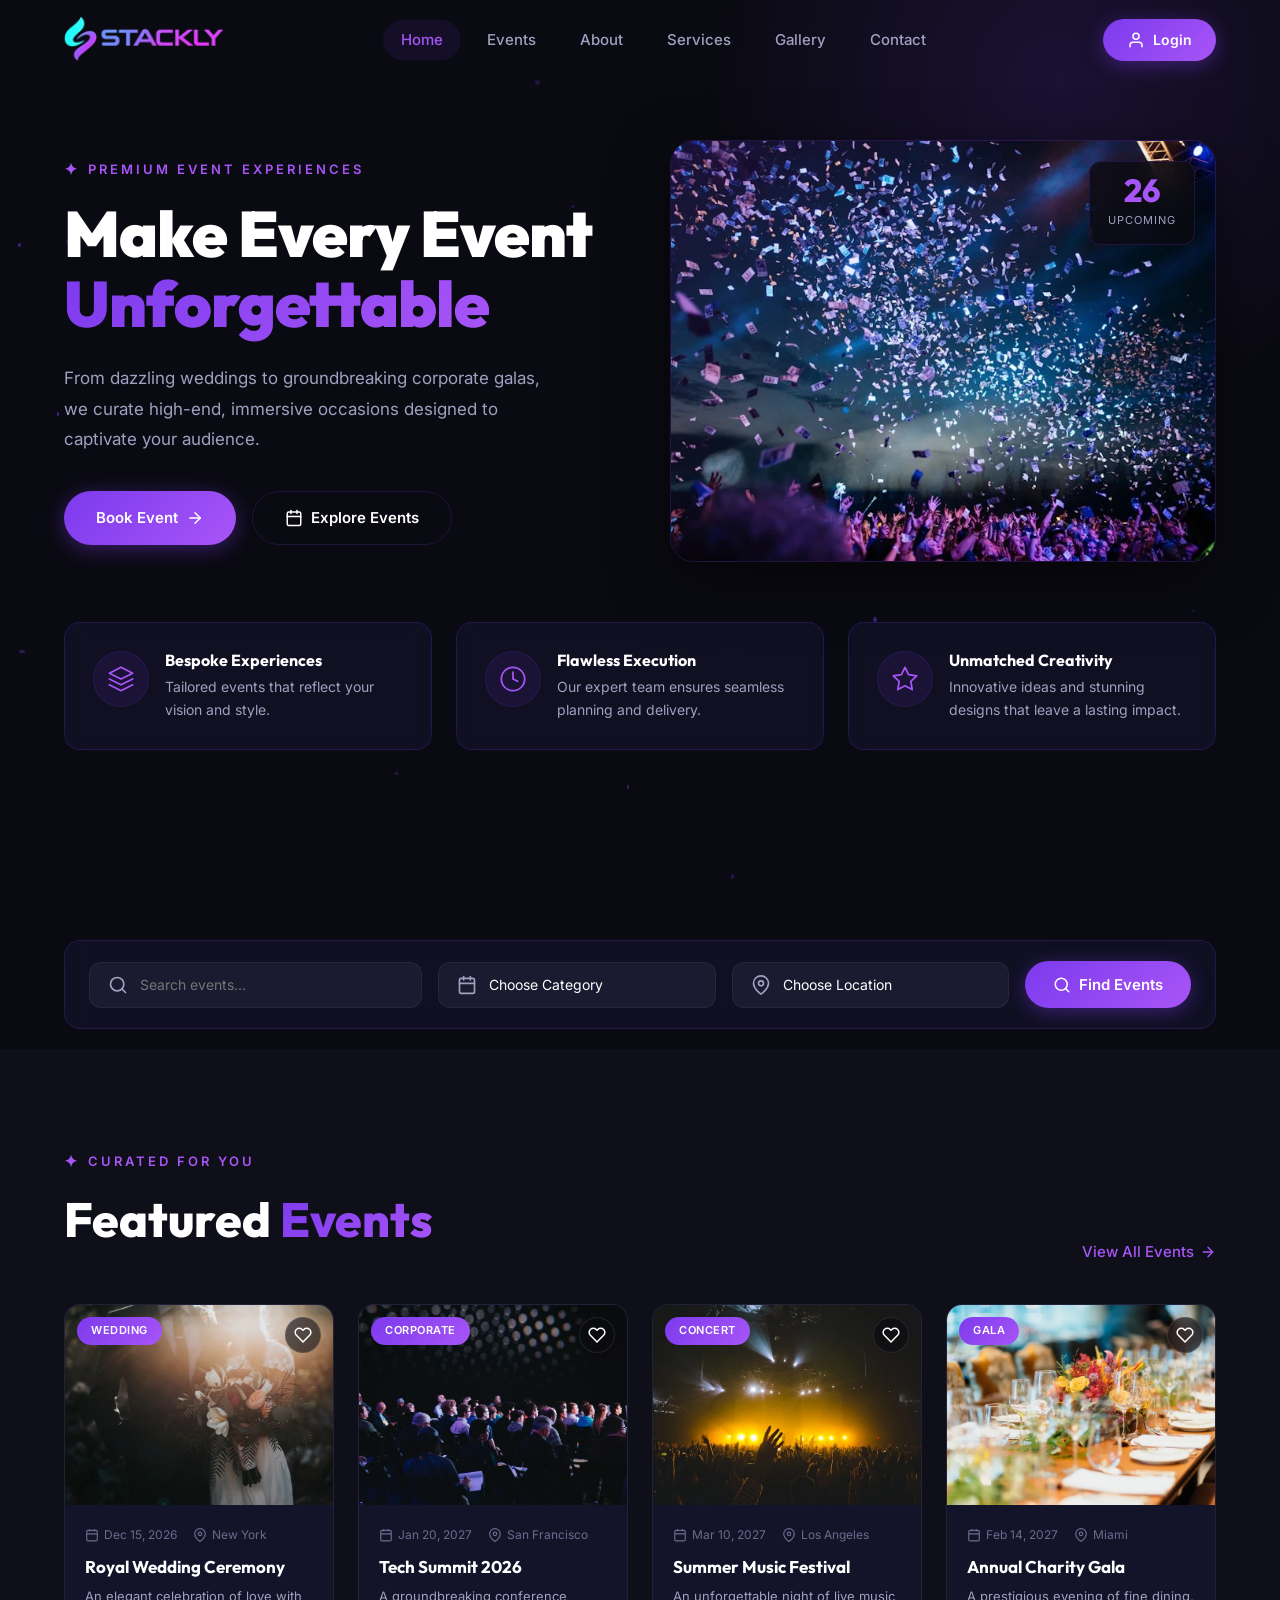
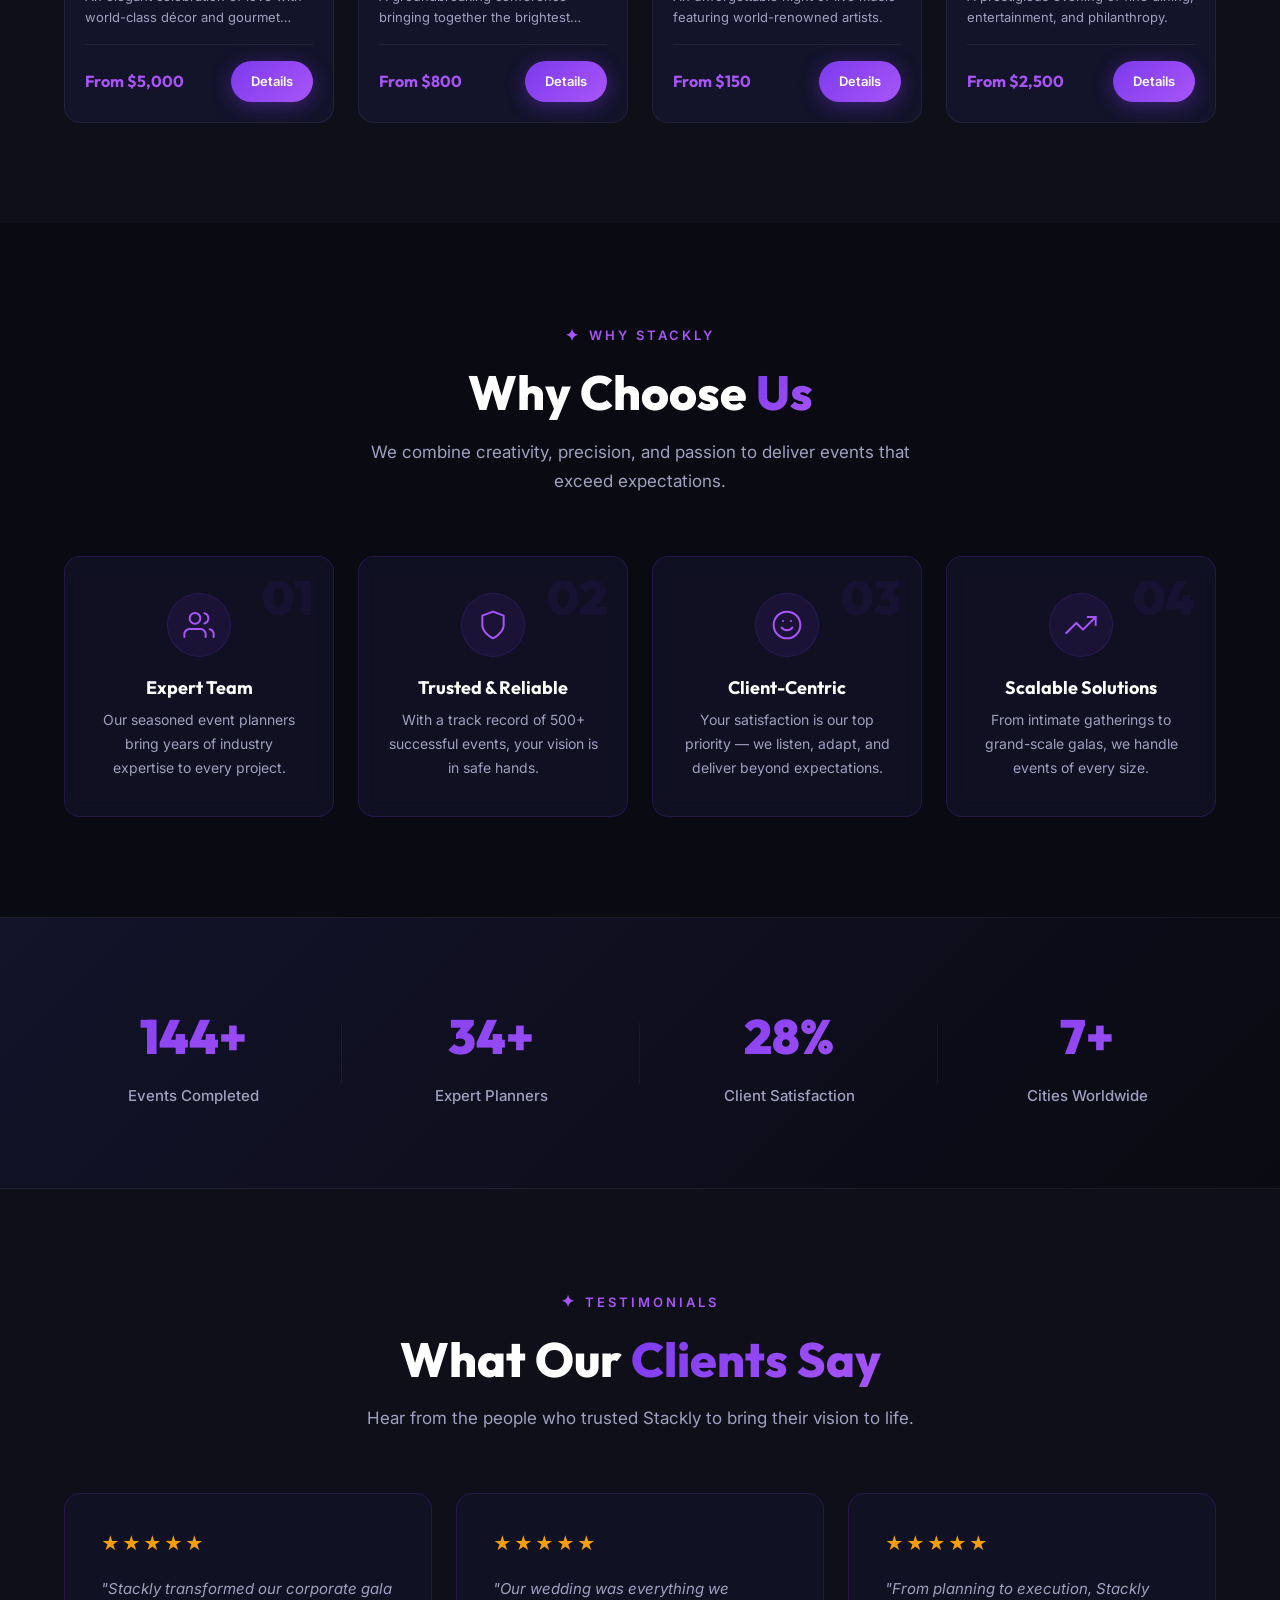
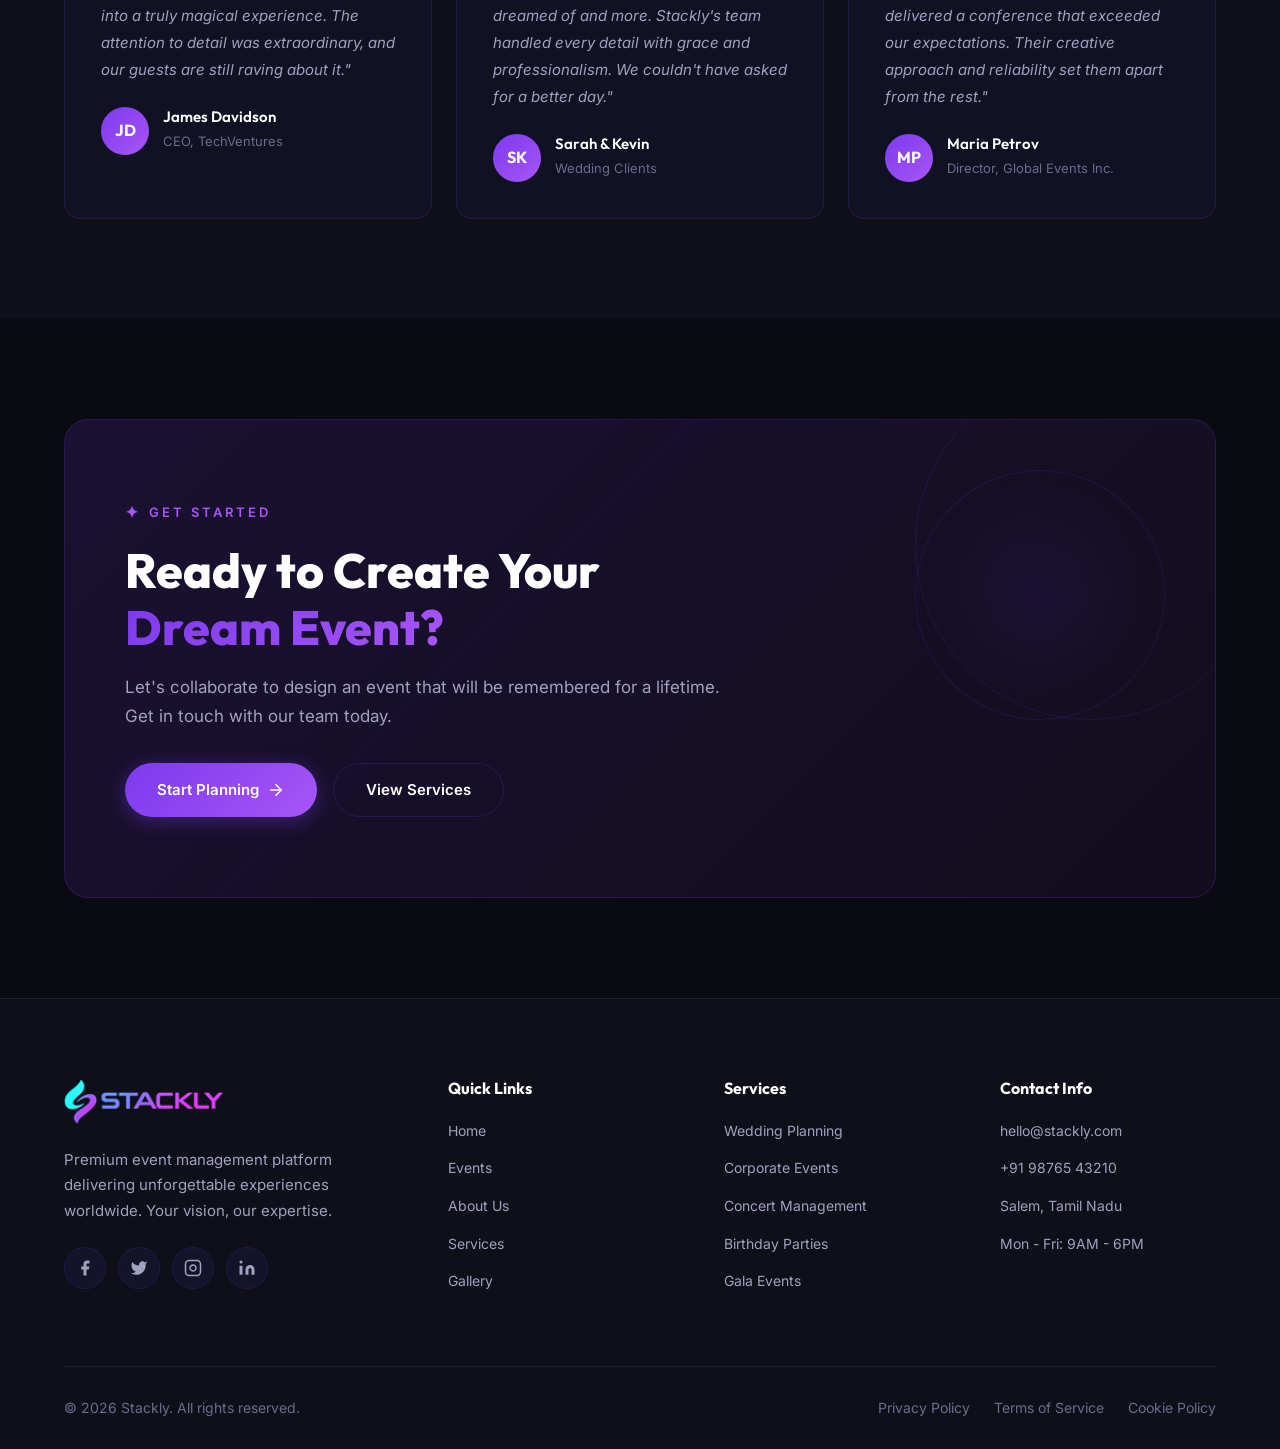
==== index.html @ ea35b1d3 "Add files via upload" ====
<!DOCTYPE html>
<html lang="en">
<head>
  <meta charset="UTF-8">
  <meta name="viewport" content="width=device-width, initial-scale=1.0">
  <meta name="description" content="Stackly - Premium Event Management. From dazzling weddings to groundbreaking corporate galas, we curate high-end, immersive occasions designed to captivate your audience.">
  <title>Stackly — Premium Event Management</title>
  <link rel="stylesheet" href="css/common.css">
  <link rel="stylesheet" href="css/index.css">
</head>
<body>

  <!-- ======== NAVBAR ======== -->
  <nav class="navbar" id="navbar">
    <div class="nav-container">
      <a href="index.html" class="nav-logo">
        <img src="assets/logo.webp" alt="Stackly Logo" class="logo-img">
      </a>

      <div class="nav-links" id="navLinks">
        <a href="index.html" class="active">Home</a>
        <a href="events.html">Events</a>
        <a href="about.html">About</a>
        <a href="services.html">Services</a>
        <a href="gallery.html">Gallery</a>
        <a href="contact.html">Contact</a>
        <a href="login.html" class="mobile-login">Login</a>
      </div>

      <div class="nav-right">
        <a href="login.html" class="btn-login">
          <svg viewBox="0 0 24 24" fill="none" stroke="currentColor" stroke-width="2" stroke-linecap="round" stroke-linejoin="round">
            <path d="M20 21v-2a4 4 0 0 0-4-4H8a4 4 0 0 0-4 4v2"/>
            <circle cx="12" cy="7" r="4"/>
          </svg>
          Login
        </a>
        <button class="menu-toggle" id="menuToggle" aria-label="Toggle menu">
          <span></span>
          <span></span>
          <span></span>
        </button>
      </div>
    </div>
  </nav>

  <div class="nav-overlay" id="navOverlay"></div>

  <!-- ======== HERO SECTION ======== -->
  <section class="hero" id="hero">
    <div class="hero-bg-effects">
      <div class="hero-glow"></div>
      <div class="hero-particles" id="heroParticles"></div>
    </div>
    <div class="container hero-container">
      <div class="hero-content">
        <span class="section-label">
          <span class="star">✦</span>
          PREMIUM EVENT EXPERIENCES
        </span>
        <h1 class="hero-title">
          Make Every Event<br>
          <span class="gradient-text">Unforgettable</span>
        </h1>
        <p class="hero-description">
          From dazzling weddings to groundbreaking corporate galas, we curate
          high-end, immersive occasions designed to captivate your audience.
        </p>
        <div class="hero-buttons">
          <a href="contact.html" class="btn-primary">
            Book Event
            <svg width="18" height="18" viewBox="0 0 24 24" fill="none" stroke="currentColor" stroke-width="2" stroke-linecap="round" stroke-linejoin="round">
              <line x1="5" y1="12" x2="19" y2="12"/>
              <polyline points="12 5 19 12 12 19"/>
            </svg>
          </a>
          <a href="events.html" class="btn-secondary">
            <svg width="18" height="18" viewBox="0 0 24 24" fill="none" stroke="currentColor" stroke-width="2" stroke-linecap="round" stroke-linejoin="round">
              <rect x="3" y="4" width="18" height="18" rx="2" ry="2"/>
              <line x1="16" y1="2" x2="16" y2="6"/>
              <line x1="8" y1="2" x2="8" y2="6"/>
              <line x1="3" y1="10" x2="21" y2="10"/>
            </svg>
            Explore Events
          </a>
        </div>
      </div>
      <div class="hero-image">
        <div class="hero-img-wrapper">
          <img src="assets/hero-event-venue.webp" alt="Premium Event Venue" loading="eager">
          <div class="hero-img-overlay"></div>
          <div class="hero-date-badge">
            <span class="date-number">26</span>
            <span class="date-label">Upcoming</span>
          </div>
        </div>
      </div>
    </div>

    <!-- Feature Cards -->
    <div class="container">
      <div class="hero-features">
        <div class="feature-card glass-card animate-on-scroll">
          <div class="feature-icon">
            <svg width="28" height="28" viewBox="0 0 24 24" fill="none" stroke="currentColor" stroke-width="1.5" stroke-linecap="round" stroke-linejoin="round">
              <path d="M12 2L2 7l10 5 10-5-10-5z"/>
              <path d="M2 17l10 5 10-5"/>
              <path d="M2 12l10 5 10-5"/>
            </svg>
          </div>
          <div class="feature-text">
            <h3>Bespoke Experiences</h3>
            <p>Tailored events that reflect your vision and style.</p>
          </div>
        </div>
        <div class="feature-card glass-card animate-on-scroll">
          <div class="feature-icon">
            <svg width="28" height="28" viewBox="0 0 24 24" fill="none" stroke="currentColor" stroke-width="1.5" stroke-linecap="round" stroke-linejoin="round">
              <circle cx="12" cy="12" r="10"/>
              <polyline points="12 6 12 12 16 14"/>
            </svg>
          </div>
          <div class="feature-text">
            <h3>Flawless Execution</h3>
            <p>Our expert team ensures seamless planning and delivery.</p>
          </div>
        </div>
        <div class="feature-card glass-card animate-on-scroll">
          <div class="feature-icon">
            <svg width="28" height="28" viewBox="0 0 24 24" fill="none" stroke="currentColor" stroke-width="1.5" stroke-linecap="round" stroke-linejoin="round">
              <polygon points="12 2 15.09 8.26 22 9.27 17 14.14 18.18 21.02 12 17.77 5.82 21.02 7 14.14 2 9.27 8.91 8.26 12 2"/>
            </svg>
          </div>
          <div class="feature-text">
            <h3>Unmatched Creativity</h3>
            <p>Innovative ideas and stunning designs that leave a lasting impact.</p>
          </div>
        </div>
      </div>
    </div>
  </section>

  <!-- ======== SEARCH BAR ======== -->
  <section class="search-section">
    <div class="container">
      <div class="search-bar glass-card">
        <div class="search-field">
          <svg width="20" height="20" viewBox="0 0 24 24" fill="none" stroke="currentColor" stroke-width="2" stroke-linecap="round" stroke-linejoin="round">
            <circle cx="11" cy="11" r="8"/>
            <line x1="21" y1="21" x2="16.65" y2="16.65"/>
          </svg>
          <input type="text" id="searchInput" placeholder="Search events...">
        </div>
        <div class="search-field">
          <svg width="20" height="20" viewBox="0 0 24 24" fill="none" stroke="currentColor" stroke-width="2" stroke-linecap="round" stroke-linejoin="round">
            <rect x="3" y="4" width="18" height="18" rx="2" ry="2"/>
            <line x1="16" y1="2" x2="16" y2="6"/>
            <line x1="8" y1="2" x2="8" y2="6"/>
            <line x1="3" y1="10" x2="21" y2="10"/>
          </svg>
          <select id="categorySelect">
            <option value="">Choose Category</option>
            <option value="wedding">Wedding</option>
            <option value="corporate">Corporate</option>
            <option value="concert">Concert</option>
            <option value="conference">Conference</option>
            <option value="birthday">Birthday</option>
            <option value="gala">Gala</option>
          </select>
        </div>
        <div class="search-field">
          <svg width="20" height="20" viewBox="0 0 24 24" fill="none" stroke="currentColor" stroke-width="2" stroke-linecap="round" stroke-linejoin="round">
            <path d="M21 10c0 7-9 13-9 13s-9-6-9-13a9 9 0 0 1 18 0z"/>
            <circle cx="12" cy="10" r="3"/>
          </svg>
          <select id="locationSelect">
            <option value="">Choose Location</option>
            <option value="new-york">New York</option>
            <option value="los-angeles">Los Angeles</option>
            <option value="chicago">Chicago</option>
            <option value="miami">Miami</option>
            <option value="london">London</option>
          </select>
        </div>
        <button class="btn-primary search-btn" id="searchBtn">
          <svg width="18" height="18" viewBox="0 0 24 24" fill="none" stroke="currentColor" stroke-width="2" stroke-linecap="round" stroke-linejoin="round">
            <circle cx="11" cy="11" r="8"/>
            <line x1="21" y1="21" x2="16.65" y2="16.65"/>
          </svg>
          Find Events
        </button>
      </div>
    </div>
  </section>

  <!-- ======== FEATURED EVENTS ======== -->
  <section class="section featured-section" id="featuredEvents">
    <div class="container">
      <div class="section-top">
        <div>
          <span class="section-label"><span class="star">✦</span> CURATED FOR YOU</span>
          <h2 class="section-title">Featured <span>Events</span></h2>
        </div>
        <a href="events.html" class="view-all-link">
          View All Events
          <svg width="16" height="16" viewBox="0 0 24 24" fill="none" stroke="currentColor" stroke-width="2" stroke-linecap="round" stroke-linejoin="round">
            <line x1="5" y1="12" x2="19" y2="12"/>
            <polyline points="12 5 19 12 12 19"/>
          </svg>
        </a>
      </div>

      <div class="events-grid">
        <div class="event-card animate-on-scroll">
          <div class="event-image">
            <img src="assets/wedding-ceremony.webp" alt="Royal Wedding Ceremony">
            <div class="event-badge">Wedding</div>
            <button class="event-fav" aria-label="Add to favorites">
              <svg width="18" height="18" viewBox="0 0 24 24" fill="none" stroke="currentColor" stroke-width="2" stroke-linecap="round" stroke-linejoin="round">
                <path d="M20.84 4.61a5.5 5.5 0 0 0-7.78 0L12 5.67l-1.06-1.06a5.5 5.5 0 0 0-7.78 7.78l1.06 1.06L12 21.23l7.78-7.78 1.06-1.06a5.5 5.5 0 0 0 0-7.78z"/>
              </svg>
            </button>
          </div>
          <div class="event-content">
            <div class="event-meta">
              <span class="event-date">
                <svg width="14" height="14" viewBox="0 0 24 24" fill="none" stroke="currentColor" stroke-width="2"><rect x="3" y="4" width="18" height="18" rx="2"/><line x1="16" y1="2" x2="16" y2="6"/><line x1="8" y1="2" x2="8" y2="6"/><line x1="3" y1="10" x2="21" y2="10"/></svg>
                Dec 15, 2026
              </span>
              <span class="event-location">
                <svg width="14" height="14" viewBox="0 0 24 24" fill="none" stroke="currentColor" stroke-width="2"><path d="M21 10c0 7-9 13-9 13s-9-6-9-13a9 9 0 0 1 18 0z"/><circle cx="12" cy="10" r="3"/></svg>
                New York
              </span>
            </div>
            <h3 class="event-title">Royal Wedding Ceremony</h3>
            <p class="event-desc">An elegant celebration of love with world-class décor and gourmet dining.</p>
            <div class="event-footer">
              <span class="event-price">From $5,000</span>
              <a href="events.html" class="btn-small btn-primary">Details</a>
            </div>
          </div>
        </div>

        <div class="event-card animate-on-scroll">
          <div class="event-image">
            <img src="assets/tech-summit.webp" alt="Tech Summit 2026">
            <div class="event-badge">Corporate</div>
            <button class="event-fav" aria-label="Add to favorites">
              <svg width="18" height="18" viewBox="0 0 24 24" fill="none" stroke="currentColor" stroke-width="2" stroke-linecap="round" stroke-linejoin="round">
                <path d="M20.84 4.61a5.5 5.5 0 0 0-7.78 0L12 5.67l-1.06-1.06a5.5 5.5 0 0 0-7.78 7.78l1.06 1.06L12 21.23l7.78-7.78 1.06-1.06a5.5 5.5 0 0 0 0-7.78z"/>
              </svg>
            </button>
          </div>
          <div class="event-content">
            <div class="event-meta">
              <span class="event-date">
                <svg width="14" height="14" viewBox="0 0 24 24" fill="none" stroke="currentColor" stroke-width="2"><rect x="3" y="4" width="18" height="18" rx="2"/><line x1="16" y1="2" x2="16" y2="6"/><line x1="8" y1="2" x2="8" y2="6"/><line x1="3" y1="10" x2="21" y2="10"/></svg>
                Jan 20, 2027
              </span>
              <span class="event-location">
                <svg width="14" height="14" viewBox="0 0 24 24" fill="none" stroke="currentColor" stroke-width="2"><path d="M21 10c0 7-9 13-9 13s-9-6-9-13a9 9 0 0 1 18 0z"/><circle cx="12" cy="10" r="3"/></svg>
                San Francisco
              </span>
            </div>
            <h3 class="event-title">Tech Summit 2026</h3>
            <p class="event-desc">A groundbreaking conference bringing together the brightest minds in technology.</p>
            <div class="event-footer">
              <span class="event-price">From $800</span>
              <a href="events.html" class="btn-small btn-primary">Details</a>
            </div>
          </div>
        </div>

        <div class="event-card animate-on-scroll">
          <div class="event-image">
            <img src="assets/music-festival.webp" alt="Summer Music Festival">
            <div class="event-badge">Concert</div>
            <button class="event-fav" aria-label="Add to favorites">
              <svg width="18" height="18" viewBox="0 0 24 24" fill="none" stroke="currentColor" stroke-width="2" stroke-linecap="round" stroke-linejoin="round">
                <path d="M20.84 4.61a5.5 5.5 0 0 0-7.78 0L12 5.67l-1.06-1.06a5.5 5.5 0 0 0-7.78 7.78l1.06 1.06L12 21.23l7.78-7.78 1.06-1.06a5.5 5.5 0 0 0 0-7.78z"/>
              </svg>
            </button>
          </div>
          <div class="event-content">
            <div class="event-meta">
              <span class="event-date">
                <svg width="14" height="14" viewBox="0 0 24 24" fill="none" stroke="currentColor" stroke-width="2"><rect x="3" y="4" width="18" height="18" rx="2"/><line x1="16" y1="2" x2="16" y2="6"/><line x1="8" y1="2" x2="8" y2="6"/><line x1="3" y1="10" x2="21" y2="10"/></svg>
                Mar 10, 2027
              </span>
              <span class="event-location">
                <svg width="14" height="14" viewBox="0 0 24 24" fill="none" stroke="currentColor" stroke-width="2"><path d="M21 10c0 7-9 13-9 13s-9-6-9-13a9 9 0 0 1 18 0z"/><circle cx="12" cy="10" r="3"/></svg>
                Los Angeles
              </span>
            </div>
            <h3 class="event-title">Summer Music Festival</h3>
            <p class="event-desc">An unforgettable night of live music featuring world-renowned artists.</p>
            <div class="event-footer">
              <span class="event-price">From $150</span>
              <a href="events.html" class="btn-small btn-primary">Details</a>
            </div>
          </div>
        </div>

        <div class="event-card animate-on-scroll">
          <div class="event-image">
            <img src="assets/charity-gala.webp" alt="Annual Charity Gala">
            <div class="event-badge">Gala</div>
            <button class="event-fav" aria-label="Add to favorites">
              <svg width="18" height="18" viewBox="0 0 24 24" fill="none" stroke="currentColor" stroke-width="2" stroke-linecap="round" stroke-linejoin="round">
                <path d="M20.84 4.61a5.5 5.5 0 0 0-7.78 0L12 5.67l-1.06-1.06a5.5 5.5 0 0 0-7.78 7.78l1.06 1.06L12 21.23l7.78-7.78 1.06-1.06a5.5 5.5 0 0 0 0-7.78z"/>
              </svg>
            </button>
          </div>
          <div class="event-content">
            <div class="event-meta">
              <span class="event-date">
                <svg width="14" height="14" viewBox="0 0 24 24" fill="none" stroke="currentColor" stroke-width="2"><rect x="3" y="4" width="18" height="18" rx="2"/><line x1="16" y1="2" x2="16" y2="6"/><line x1="8" y1="2" x2="8" y2="6"/><line x1="3" y1="10" x2="21" y2="10"/></svg>
                Feb 14, 2027
              </span>
              <span class="event-location">
                <svg width="14" height="14" viewBox="0 0 24 24" fill="none" stroke="currentColor" stroke-width="2"><path d="M21 10c0 7-9 13-9 13s-9-6-9-13a9 9 0 0 1 18 0z"/><circle cx="12" cy="10" r="3"/></svg>
                Miami
              </span>
            </div>
            <h3 class="event-title">Annual Charity Gala</h3>
            <p class="event-desc">A prestigious evening of fine dining, entertainment, and philanthropy.</p>
            <div class="event-footer">
              <span class="event-price">From $2,500</span>
              <a href="events.html" class="btn-small btn-primary">Details</a>
            </div>
          </div>
        </div>
      </div>
    </div>
  </section>

  <!-- ======== WHY CHOOSE US ======== -->
  <section class="section why-section" id="whyUs">
    <div class="container">
      <div class="section-header">
        <span class="section-label"><span class="star">✦</span> WHY STACKLY</span>
        <h2 class="section-title">Why Choose <span>Us</span></h2>
        <p class="section-subtitle">We combine creativity, precision, and passion to deliver events that exceed expectations.</p>
      </div>

      <div class="why-grid">
        <div class="why-card glass-card animate-on-scroll">
          <div class="why-number">01</div>
          <div class="why-icon">
            <svg width="32" height="32" viewBox="0 0 24 24" fill="none" stroke="currentColor" stroke-width="1.5" stroke-linecap="round" stroke-linejoin="round">
              <path d="M17 21v-2a4 4 0 0 0-4-4H5a4 4 0 0 0-4 4v2"/>
              <circle cx="9" cy="7" r="4"/>
              <path d="M23 21v-2a4 4 0 0 0-3-3.87"/>
              <path d="M16 3.13a4 4 0 0 1 0 7.75"/>
            </svg>
          </div>
          <h3>Expert Team</h3>
          <p>Our seasoned event planners bring years of industry expertise to every project.</p>
        </div>

        <div class="why-card glass-card animate-on-scroll">
          <div class="why-number">02</div>
          <div class="why-icon">
            <svg width="32" height="32" viewBox="0 0 24 24" fill="none" stroke="currentColor" stroke-width="1.5" stroke-linecap="round" stroke-linejoin="round">
              <path d="M12 22s8-4 8-10V5l-8-3-8 3v7c0 6 8 10 8 10z"/>
            </svg>
          </div>
          <h3>Trusted & Reliable</h3>
          <p>With a track record of 500+ successful events, your vision is in safe hands.</p>
        </div>

        <div class="why-card glass-card animate-on-scroll">
          <div class="why-number">03</div>
          <div class="why-icon">
            <svg width="32" height="32" viewBox="0 0 24 24" fill="none" stroke="currentColor" stroke-width="1.5" stroke-linecap="round" stroke-linejoin="round">
              <circle cx="12" cy="12" r="10"/>
              <path d="M8 14s1.5 2 4 2 4-2 4-2"/>
              <line x1="9" y1="9" x2="9.01" y2="9"/>
              <line x1="15" y1="9" x2="15.01" y2="9"/>
            </svg>
          </div>
          <h3>Client-Centric</h3>
          <p>Your satisfaction is our top priority — we listen, adapt, and deliver beyond expectations.</p>
        </div>

        <div class="why-card glass-card animate-on-scroll">
          <div class="why-number">04</div>
          <div class="why-icon">
            <svg width="32" height="32" viewBox="0 0 24 24" fill="none" stroke="currentColor" stroke-width="1.5" stroke-linecap="round" stroke-linejoin="round">
              <polyline points="23 6 13.5 15.5 8.5 10.5 1 18"/>
              <polyline points="17 6 23 6 23 12"/>
            </svg>
          </div>
          <h3>Scalable Solutions</h3>
          <p>From intimate gatherings to grand-scale galas, we handle events of every size.</p>
        </div>
      </div>
    </div>
  </section>

  <!-- ======== STATS ======== -->
  <section class="stats-section">
    <div class="container">
      <div class="stats-grid">
        <div class="stat-item animate-on-scroll">
          <span class="stat-number" data-target="500" data-suffix="+">0+</span>
          <span class="stat-label">Events Completed</span>
        </div>
        <div class="stat-item animate-on-scroll">
          <span class="stat-number" data-target="120" data-suffix="+">0+</span>
          <span class="stat-label">Expert Planners</span>
        </div>
        <div class="stat-item animate-on-scroll">
          <span class="stat-number" data-target="98" data-suffix="%">0%</span>
          <span class="stat-label">Client Satisfaction</span>
        </div>
        <div class="stat-item animate-on-scroll">
          <span class="stat-number" data-target="25" data-suffix="+">0+</span>
          <span class="stat-label">Cities Worldwide</span>
        </div>
      </div>
    </div>
  </section>

  <!-- ======== TESTIMONIALS ======== -->
  <section class="section testimonials-section" id="testimonials">
    <div class="container">
      <div class="section-header">
        <span class="section-label"><span class="star">✦</span> TESTIMONIALS</span>
        <h2 class="section-title">What Our <span>Clients Say</span></h2>
        <p class="section-subtitle">Hear from the people who trusted Stackly to bring their vision to life.</p>
      </div>

      <div class="testimonials-grid">
        <div class="testimonial-card glass-card animate-on-scroll">
          <div class="testimonial-stars">★★★★★</div>
          <p class="testimonial-text">"Stackly transformed our corporate gala into a truly magical experience. The attention to detail was extraordinary, and our guests are still raving about it."</p>
          <div class="testimonial-author">
            <div class="author-avatar">JD</div>
            <div>
              <h4>James Davidson</h4>
              <span>CEO, TechVentures</span>
            </div>
          </div>
        </div>

        <div class="testimonial-card glass-card animate-on-scroll">
          <div class="testimonial-stars">★★★★★</div>
          <p class="testimonial-text">"Our wedding was everything we dreamed of and more. Stackly's team handled every detail with grace and professionalism. We couldn't have asked for a better day."</p>
          <div class="testimonial-author">
            <div class="author-avatar">SK</div>
            <div>
              <h4>Sarah & Kevin</h4>
              <span>Wedding Clients</span>
            </div>
          </div>
        </div>

        <div class="testimonial-card glass-card animate-on-scroll">
          <div class="testimonial-stars">★★★★★</div>
          <p class="testimonial-text">"From planning to execution, Stackly delivered a conference that exceeded our expectations. Their creative approach and reliability set them apart from the rest."</p>
          <div class="testimonial-author">
            <div class="author-avatar">MP</div>
            <div>
              <h4>Maria Petrov</h4>
              <span>Director, Global Events Inc.</span>
            </div>
          </div>
        </div>
      </div>
    </div>
  </section>

  <!-- ======== CTA SECTION ======== -->
  <section class="cta-section">
    <div class="container">
      <div class="cta-card">
        <div class="cta-content">
          <span class="section-label"><span class="star">✦</span> GET STARTED</span>
          <h2 class="section-title">Ready to Create Your <span>Dream Event?</span></h2>
          <p class="section-subtitle">Let's collaborate to design an event that will be remembered for a lifetime. Get in touch with our team today.</p>
          <div class="cta-buttons">
            <a href="contact.html" class="btn-primary">
              Start Planning
              <svg width="18" height="18" viewBox="0 0 24 24" fill="none" stroke="currentColor" stroke-width="2" stroke-linecap="round" stroke-linejoin="round">
                <line x1="5" y1="12" x2="19" y2="12"/>
                <polyline points="12 5 19 12 12 19"/>
              </svg>
            </a>
            <a href="services.html" class="btn-secondary">View Services</a>
          </div>
        </div>
        <div class="cta-decoration">
          <div class="cta-circle"></div>
          <div class="cta-circle cta-circle-2"></div>
        </div>
      </div>
    </div>
  </section>

  <!-- ======== FOOTER ======== -->
  <footer class="footer">
    <div class="container">
      <div class="footer-grid">
        <div class="footer-brand">
          <a href="index.html" class="nav-logo">
            <img src="assets/logo.webp" alt="Stackly Logo" class="logo-img"></a>
          <p>Premium event management platform delivering unforgettable experiences worldwide. Your vision, our expertise.</p>
          <div class="footer-socials">
            <a href="404.html" aria-label="Facebook">
              <svg width="18" height="18" viewBox="0 0 24 24" fill="currentColor"><path d="M18 2h-3a5 5 0 0 0-5 5v3H7v4h3v8h4v-8h3l1-4h-4V7a1 1 0 0 1 1-1h3z"/></svg>
            </a>
            <a href="404.html" aria-label="Twitter">
              <svg width="18" height="18" viewBox="0 0 24 24" fill="currentColor"><path d="M23 3a10.9 10.9 0 0 1-3.14 1.53 4.48 4.48 0 0 0-7.86 3v1A10.66 10.66 0 0 1 3 4s-4 9 5 13a11.64 11.64 0 0 1-7 2c9 5 20 0 20-11.5a4.5 4.5 0 0 0-.08-.83A7.72 7.72 0 0 0 23 3z"/></svg>
            </a>
            <a href="404.html" aria-label="Instagram">
              <svg width="18" height="18" viewBox="0 0 24 24" fill="none" stroke="currentColor" stroke-width="2"><rect x="2" y="2" width="20" height="20" rx="5" ry="5"/><path d="M16 11.37A4 4 0 1 1 12.63 8 4 4 0 0 1 16 11.37z"/><line x1="17.5" y1="6.5" x2="17.51" y2="6.5"/></svg>
            </a>
            <a href="404.html" aria-label="LinkedIn">
              <svg width="18" height="18" viewBox="0 0 24 24" fill="currentColor"><path d="M16 8a6 6 0 0 1 6 6v7h-4v-7a2 2 0 0 0-2-2 2 2 0 0 0-2 2v7h-4v-7a6 6 0 0 1 6-6z"/><rect x="2" y="9" width="4" height="12"/><circle cx="4" cy="4" r="2"/></svg>
            </a>
          </div>
        </div>
        <div class="footer-column">
          <h4>Quick Links</h4>
          <ul>
            <li><a href="index.html">Home</a></li>
            <li><a href="events.html">Events</a></li>
            <li><a href="about.html">About Us</a></li>
            <li><a href="services.html">Services</a></li>
            <li><a href="gallery.html">Gallery</a></li>
          </ul>
        </div>
        <div class="footer-column">
          <h4>Services</h4>
          <ul>
            <li><a href="services.html">Wedding Planning</a></li>
            <li><a href="services.html">Corporate Events</a></li>
            <li><a href="services.html">Concert Management</a></li>
            <li><a href="services.html">Birthday Parties</a></li>
            <li><a href="services.html">Gala Events</a></li>
          </ul>
        </div>
        <div class="footer-column">
          <h4>Contact Info</h4>
          <ul>
            <li><a href="mailto:hello@stackly.com">hello@stackly.com</a></li>
            <li><a href="tel:+919876543210">+91 98765 43210</a></li>
            <li><a href="contact.html">Salem, Tamil Nadu</a></li>
            <li><a href="contact.html">Mon - Fri: 9AM - 6PM</a></li>
          </ul>
        </div>
      </div>
      <div class="footer-bottom">
        <p>&copy; 2026 Stackly. All rights reserved.</p>
        <div class="footer-bottom-links">
          <a href="404.html">Privacy Policy</a>
          <a href="404.html">Terms of Service</a>
          <a href="404.html">Cookie Policy</a>
        </div>
      </div>
    </div>
  </footer>

  <!-- Back to Top -->
  <button class="back-to-top" id="backToTop" aria-label="Back to top">
    <svg width="20" height="20" viewBox="0 0 24 24" fill="none" stroke="currentColor" stroke-width="2.5" stroke-linecap="round" stroke-linejoin="round">
      <polyline points="18 15 12 9 6 15"/>
    </svg>
  </button>

  <script src="js/script.js"></script>
  <script>
    // Index-specific: Stats counter animation
    document.addEventListener('DOMContentLoaded', () => {
      const statNumbers = document.querySelectorAll('.stat-number');
      const statsObserver = new IntersectionObserver((entries) => {
        entries.forEach(entry => {
          if (entry.isIntersecting) {
            const el = entry.target;
            const target = parseInt(el.dataset.target);
            const suffix = el.dataset.suffix || '';
            animateCounter(el, target, 2000);
            el.dataset.suffix = suffix;
            statsObserver.unobserve(el);
          }
        });
      }, { threshold: 0.5 });

      statNumbers.forEach(el => statsObserver.observe(el));

      // Hero particles
      createParticles(document.getElementById('heroParticles'), 15);

      // Search button
      document.getElementById('searchBtn')?.addEventListener('click', () => {
        const query = document.getElementById('searchInput').value;
        const category = document.getElementById('categorySelect').value;
        const location = document.getElementById('locationSelect').value;
        
        if (!query && !category && !location) {
          showToast('Please enter a search term or select a filter');
          return;
        }
        window.location.href = `events.html?search=${encodeURIComponent(query)}&category=${category}&location=${location}`;
      });

      // Favorite buttons
      document.querySelectorAll('.event-fav').forEach(btn => {
        btn.addEventListener('click', () => {
          btn.classList.toggle('active');
          const isFav = btn.classList.contains('active');
          if (isFav) {
            btn.querySelector('svg').setAttribute('fill', 'var(--accent-light)');
            showToast('Added to favorites ♥');
          } else {
            btn.querySelector('svg').setAttribute('fill', 'none');
            showToast('Removed from favorites');
          }
        });
      });
    });
  </script>
</body>
</html>
---- css/common.css ----
/* ========================================
   STACKLY - Common Styles
   Event Management Platform
   ======================================== */

/* ---------- Google Fonts ---------- */
@import url('https://fonts.googleapis.com/css2?family=Outfit:wght@300;400;500;600;700;800;900&family=Inter:wght@300;400;500;600;700&display=swap');

/* ---------- CSS Variables ---------- */
:root {
  /* Colors */
  --bg-primary: #0a0a12;
  --bg-secondary: #0f0f1a;
  --bg-card: #13132a;
  --bg-card-hover: #1a1a35;
  --bg-surface: #16162e;
  --bg-input: #1a1a30;

  --accent-primary: #7c3aed;
  --accent-light: #a855f7;
  --accent-dark: #6d28d9;
  --accent-glow: rgba(124, 58, 237, 0.3);
  --accent-subtle: rgba(124, 58, 237, 0.1);
  --accent-gradient: linear-gradient(135deg, #7c3aed, #a855f7);
  --accent-gradient-hover: linear-gradient(135deg, #6d28d9, #9333ea);

  --text-primary: #ffffff;
  --text-secondary: #a0a0c0;
  --text-muted: #6b6b8d;
  --text-accent: #a855f7;

  --border-color: rgba(124, 58, 237, 0.15);
  --border-light: rgba(255, 255, 255, 0.06);
  --glass-bg: rgba(19, 19, 42, 0.7);
  --glass-border: rgba(124, 58, 237, 0.2);

  /* Typography */
  --font-heading: 'Outfit', sans-serif;
  --font-body: 'Inter', sans-serif;

  /* Spacing */
  --section-padding: 100px 0;
  --container-width: 1200px;
  --nav-height: 80px;

  /* Radius */
  --radius-sm: 8px;
  --radius-md: 12px;
  --radius-lg: 16px;
  --radius-xl: 24px;
  --radius-full: 50px;

  /* Shadows */
  --shadow-card: 0 4px 30px rgba(0, 0, 0, 0.3);
  --shadow-glow: 0 0 40px rgba(124, 58, 237, 0.15);
  --shadow-btn: 0 4px 20px rgba(124, 58, 237, 0.4);

  /* Transitions */
  --transition-fast: 0.2s ease;
  --transition-base: 0.3s ease;
  --transition-slow: 0.5s ease;
}

/* ---------- Reset & Base ---------- */
*,
*::before,
*::after {
  margin: 0;
  padding: 0;
  box-sizing: border-box;
}

html {
  scroll-behavior: smooth;
  scrollbar-width: thin;
  scrollbar-color: var(--accent-primary) var(--bg-secondary);
}

html::-webkit-scrollbar {
  width: 8px;
}

html::-webkit-scrollbar-track {
  background: var(--bg-secondary);
}

html::-webkit-scrollbar-thumb {
  background: var(--accent-primary);
  border-radius: 4px;
}

body {
  font-family: var(--font-body);
  background-color: var(--bg-primary);
  color: var(--text-primary);
  line-height: 1.6;
  overflow-x: hidden;
  -webkit-font-smoothing: antialiased;
  -moz-osx-font-smoothing: grayscale;
}

a {
  text-decoration: none;
  color: inherit;
  transition: var(--transition-base);
}

ul, ol {
  list-style: none;
}

img {
  max-width: 100%;
  height: auto;
  display: block;
}

button {
  cursor: pointer;
  border: none;
  outline: none;
  font-family: var(--font-body);
}

input, select, textarea {
  font-family: var(--font-body);
  outline: none;
  border: none;
}

h1, h2, h3, h4, h5, h6 {
  font-family: var(--font-heading);
  font-weight: 700;
  line-height: 1.2;
}

/* ---------- Container ---------- */
.container {
  max-width: var(--container-width);
  margin: 0 auto;
  padding: 0 24px;
}

/* ---------- Section ---------- */
.section {
  padding: var(--section-padding);
  position: relative;
}

.section-label {
  display: inline-flex;
  align-items: center;
  gap: 8px;
  font-size: 13px;
  font-weight: 600;
  letter-spacing: 3px;
  text-transform: uppercase;
  color: var(--accent-light);
  margin-bottom: 16px;
}

.section-label .star {
  color: var(--accent-light);
  font-size: 16px;
}

.section-title {
  font-size: clamp(32px, 5vw, 48px);
  font-weight: 800;
  margin-bottom: 16px;
  color: var(--text-primary);
}

.section-title span {
  background: var(--accent-gradient);
  -webkit-background-clip: text;
  -webkit-text-fill-color: transparent;
  background-clip: text;
}

.section-subtitle {
  font-size: 17px;
  color: var(--text-secondary);
  max-width: 600px;
  line-height: 1.7;
}

.section-header {
  text-align: center;
  margin-bottom: 60px;
}

.section-header .section-subtitle {
  margin: 0 auto;
}

/* ---------- Navigation ---------- */
.navbar {
  position: fixed;
  top: 0;
  left: 0;
  width: 100%;
  height: var(--nav-height);
  z-index: 1000;
  transition: var(--transition-base);
  background: transparent;
}

.navbar.scrolled {
  background: rgba(10, 10, 18, 0.92);
  backdrop-filter: blur(20px);
  -webkit-backdrop-filter: blur(20px);
  border-bottom: 1px solid var(--border-light);
  box-shadow: 0 4px 30px rgba(0, 0, 0, 0.3);
}

.nav-container {
  max-width: var(--container-width);
  margin: 0 auto;
  padding: 0 24px;
  height: 100%;
  display: flex;
  align-items: center;
  justify-content: space-between;
}

.nav-logo {
  display: flex;
  align-items: center;
  gap: 10px;
  font-family: var(--font-heading);
  font-size: 24px;
  font-weight: 800;
  color: var(--text-primary);
  text-transform: uppercase;
  letter-spacing: 1px;
  text-decoration: none;
  flex-shrink: 0;
}

.nav-logo .logo-img {
  height: 48px;
  width: auto;
  max-width: 200px;
  display: block;
  object-fit: contain;
}

.nav-logo .logo-icon {
  width: 40px;
  height: 40px;
  background: var(--accent-gradient);
  border-radius: var(--radius-md);
  display: flex;
  align-items: center;
  justify-content: center;
  font-size: 20px;
  position: relative;
  overflow: hidden;
}

.nav-logo .logo-icon::after {
  content: '';
  position: absolute;
  width: 100%;
  height: 100%;
  background: linear-gradient(135deg, transparent 40%, rgba(255,255,255,0.2) 50%, transparent 60%);
  animation: shimmer 3s infinite;
}

@keyframes shimmer {
  0% { transform: translateX(-100%); }
  100% { transform: translateX(100%); }
}

.nav-links {
  display: flex;
  align-items: center;
  gap: 8px;
}

.nav-links a {
  padding: 8px 18px;
  font-size: 15px;
  font-weight: 500;
  color: var(--text-secondary);
  border-radius: var(--radius-full);
  transition: var(--transition-base);
  position: relative;
}

.nav-links a:hover,
.nav-links a.active {
  color: var(--text-primary);
}

.nav-links a.active {
  background: var(--accent-subtle);
  color: var(--accent-light);
}

.nav-links a.mobile-login {
  display: none;
}

.nav-right {
  display: flex;
  align-items: center;
  gap: 12px;
}

.btn-login {
  display: inline-flex;
  align-items: center;
  gap: 8px;
  padding: 10px 24px;
  background: var(--accent-gradient);
  color: white;
  font-size: 14px;
  font-weight: 600;
  border-radius: var(--radius-full);
  transition: var(--transition-base);
  box-shadow: var(--shadow-btn);
}

.btn-login:hover {
  transform: translateY(-2px);
  box-shadow: 0 6px 30px rgba(124, 58, 237, 0.5);
}

.btn-login svg {
  width: 18px;
  height: 18px;
}

/* Mobile Menu Toggle */
.menu-toggle {
  display: none;
  flex-direction: column;
  gap: 5px;
  background: transparent;
  padding: 8px;
  cursor: pointer;
  z-index: 1001;
}

.menu-toggle span {
  width: 24px;
  height: 2px;
  background: var(--text-primary);
  border-radius: 2px;
  transition: var(--transition-base);
}

.menu-toggle.active span:nth-child(1) {
  transform: rotate(45deg) translate(5px, 5px);
}

.menu-toggle.active span:nth-child(2) {
  opacity: 0;
}

.menu-toggle.active span:nth-child(3) {
  transform: rotate(-45deg) translate(5px, -5px);
}

/* ---------- Buttons ---------- */
.btn-primary {
  display: inline-flex;
  align-items: center;
  gap: 8px;
  padding: 14px 32px;
  background: var(--accent-gradient);
  color: white;
  font-size: 15px;
  font-weight: 600;
  border-radius: var(--radius-full);
  transition: var(--transition-base);
  box-shadow: var(--shadow-btn);
  border: none;
  cursor: pointer;
}

.btn-primary:hover {
  transform: translateY(-2px);
  box-shadow: 0 6px 30px rgba(124, 58, 237, 0.5);
}

.btn-secondary {
  display: inline-flex;
  align-items: center;
  gap: 8px;
  padding: 14px 32px;
  background: transparent;
  color: var(--text-primary);
  font-size: 15px;
  font-weight: 600;
  border-radius: var(--radius-full);
  border: 1px solid var(--glass-border);
  transition: var(--transition-base);
  cursor: pointer;
}

.btn-secondary:hover {
  background: var(--accent-subtle);
  border-color: var(--accent-primary);
  transform: translateY(-2px);
}

.btn-small {
  padding: 10px 20px;
  font-size: 13px;
}

/* ---------- Cards ---------- */
.glass-card {
  background: var(--glass-bg);
  border: 1px solid var(--glass-border);
  border-radius: var(--radius-lg);
  backdrop-filter: blur(10px);
  -webkit-backdrop-filter: blur(10px);
  transition: var(--transition-base);
}

.glass-card:hover {
  border-color: var(--accent-primary);
  box-shadow: var(--shadow-glow);
  transform: translateY(-4px);
}

/* ---------- Footer ---------- */
.footer {
  background: var(--bg-secondary);
  border-top: 1px solid var(--border-light);
  padding: 80px 0 30px;
}

.footer-grid {
  display: grid;
  grid-template-columns: 1.5fr 1fr 1fr 1fr;
  gap: 60px;
  margin-bottom: 60px;
}

.footer-brand .nav-logo {
  margin-bottom: 20px;
}

.footer-brand p {
  color: var(--text-secondary);
  font-size: 15px;
  line-height: 1.7;
  margin-bottom: 24px;
}

.footer-socials {
  display: flex;
  gap: 12px;
}

.footer-socials a {
  width: 42px;
  height: 42px;
  border-radius: 50%;
  background: var(--bg-card);
  border: 1px solid var(--border-color);
  display: flex;
  align-items: center;
  justify-content: center;
  color: var(--text-secondary);
  font-size: 18px;
  transition: var(--transition-base);
}

.footer-socials a:hover {
  background: var(--accent-gradient);
  border-color: transparent;
  color: white;
  transform: translateY(-3px);
}

.footer-column h4 {
  font-size: 16px;
  font-weight: 700;
  margin-bottom: 20px;
  color: var(--text-primary);
}

.footer-column ul li {
  margin-bottom: 12px;
}

.footer-column ul li a {
  color: var(--text-secondary);
  font-size: 14px;
  transition: var(--transition-base);
}

.footer-column ul li a:hover {
  color: var(--accent-light);
  padding-left: 4px;
}

.footer-bottom {
  border-top: 1px solid var(--border-light);
  padding-top: 30px;
  display: flex;
  align-items: center;
  justify-content: space-between;
  flex-wrap: wrap;
  gap: 16px;
}

.footer-bottom p {
  color: var(--text-muted);
  font-size: 14px;
}

.footer-bottom-links {
  display: flex;
  gap: 24px;
}

.footer-bottom-links a {
  color: var(--text-muted);
  font-size: 14px;
}

.footer-bottom-links a:hover {
  color: var(--accent-light);
}

/* ---------- Page Hero (Inner Pages) ---------- */
.page-hero {
  padding: 140px 0 60px;
  position: relative;
  overflow: hidden;
  text-align: center;
}

.page-hero::before {
  content: '';
  position: absolute;
  top: -50%;
  left: 50%;
  transform: translateX(-50%);
  width: 800px;
  height: 800px;
  background: radial-gradient(circle, var(--accent-glow) 0%, transparent 70%);
  pointer-events: none;
}

.page-hero .section-title {
  font-size: clamp(36px, 6vw, 56px);
  margin-bottom: 16px;
}

.page-hero .breadcrumb {
  display: flex;
  align-items: center;
  justify-content: center;
  gap: 8px;
  margin-top: 20px;
  font-size: 15px;
  color: var(--text-secondary);
}

.page-hero .breadcrumb a {
  color: var(--accent-light);
}

.page-hero .breadcrumb .separator {
  color: var(--text-muted);
}

/* ---------- Animations ---------- */
@keyframes fadeInUp {
  from {
    opacity: 0;
    transform: translateY(30px);
  }
  to {
    opacity: 1;
    transform: translateY(0);
  }
}

@keyframes fadeInLeft {
  from {
    opacity: 0;
    transform: translateX(-30px);
  }
  to {
    opacity: 1;
    transform: translateX(0);
  }
}

@keyframes fadeInRight {
  from {
    opacity: 0;
    transform: translateX(30px);
  }
  to {
    opacity: 1;
    transform: translateX(0);
  }
}

@keyframes float {
  0%, 100% { transform: translateY(0); }
  50% { transform: translateY(-10px); }
}

@keyframes pulse-glow {
  0%, 100% { box-shadow: 0 0 20px rgba(124, 58, 237, 0.2); }
  50% { box-shadow: 0 0 40px rgba(124, 58, 237, 0.4); }
}

@keyframes scaleIn {
  from {
    opacity: 0;
    transform: scale(0.9);
  }
  to {
    opacity: 1;
    transform: scale(1);
  }
}

.animate-on-scroll {
  opacity: 0;
  transform: translateY(30px);
  transition: opacity 0.6s ease, transform 0.6s ease;
}

.animate-on-scroll.visible {
  opacity: 1;
  transform: translateY(0);
}

/* ---------- Back to Top ---------- */
.back-to-top {
  position: fixed;
  bottom: 30px;
  right: 30px;
  width: 48px;
  height: 48px;
  background: var(--accent-gradient);
  color: white;
  border: none;
  border-radius: 50%;
  font-size: 20px;
  display: flex;
  align-items: center;
  justify-content: center;
  cursor: pointer;
  opacity: 0;
  visibility: hidden;
  transform: translateY(20px);
  transition: var(--transition-base);
  box-shadow: var(--shadow-btn);
  z-index: 999;
}

.back-to-top.visible {
  opacity: 1;
  visibility: visible;
  transform: translateY(0);
}

.back-to-top:hover {
  transform: translateY(-4px);
  box-shadow: 0 6px 30px rgba(124, 58, 237, 0.5);
}

/* ---------- Toast Notification ---------- */
.toast {
  position: fixed;
  bottom: 30px;
  left: 50%;
  transform: translateX(-50%) translateY(100px);
  background: var(--bg-card);
  border: 1px solid var(--accent-primary);
  color: var(--text-primary);
  padding: 16px 32px;
  border-radius: var(--radius-full);
  font-size: 14px;
  font-weight: 500;
  z-index: 10000;
  opacity: 0;
  transition: var(--transition-base);
  box-shadow: var(--shadow-glow);
}

.toast.show {
  opacity: 1;
  transform: translateX(-50%) translateY(0);
}

/* ---------- Responsive ---------- */
@media (max-width: 1024px) {
  .footer-grid {
    grid-template-columns: 1fr 1fr;
    gap: 40px;
  }
}

@media (max-width: 768px) {
  :root {
    --section-padding: 60px 0;
    --nav-height: 70px;
  }

  .menu-toggle {
    display: flex;
  }

  .nav-logo .logo-img {
    height: 36px;
    max-width: 150px;
  }

  .nav-links {
    position: fixed;
    top: 0;
    right: -100%;
    width: 100%;
    height: 100vh;
    background: var(--bg-secondary);
    display: flex;
    flex-direction: column;
    align-items: flex-start;
    padding: 100px 30px 30px;
    gap: 4px;
    transition: var(--transition-base);
    border-left: 1px solid var(--border-light);
    z-index: 1000;
    overflow-y: auto;
  }

  .nav-links.active {
    right: 0;
  }

  .nav-links a {
    width: 100%;
    padding: 14px 18px;
    font-size: 16px;
  }

  .nav-links a.mobile-login {
    display: flex;
    margin-top: auto;
    margin-bottom: 20px;
    padding: 12px 18px;
    font-weight: 600;
    color: var(--text-primary);
    background: var(--accent-gradient);
    border-radius: var(--radius-full);
    box-shadow: var(--shadow-btn);
    justify-content: center;
  }

  .nav-links a.mobile-login:hover {
    transform: translateY(-2px);
    box-shadow: 0 6px 30px rgba(124, 58, 237, 0.5);
  }

  .btn-login {
    display: none;
    padding: 8px 18px;
    font-size: 13px;
  }

  .page-hero {
    padding: 110px 0 40px;
  }

  .page-hero .section-title {
    font-size: clamp(28px, 6vw, 40px);
  }

  .page-hero .section-subtitle {
    font-size: 15px;
  }

  .footer-grid {
    grid-template-columns: 1fr;
    gap: 32px;
  }

  .footer {
    padding: 50px 0 24px;
  }

  .footer-bottom {
    flex-direction: column;
    text-align: center;
  }

  .footer-bottom-links {
    flex-wrap: wrap;
    justify-content: center;
    gap: 16px;
  }

  .section-title {
    font-size: clamp(24px, 5vw, 40px);
  }

  .section-subtitle {
    font-size: 15px;
  }
}

@media (max-width: 480px) {
  .container {
    padding: 0 16px;
  }

  .nav-logo .logo-img {
    height: 32px;
    max-width: 130px;
  }

  .btn-primary,
  .btn-secondary {
    padding: 12px 24px;
    font-size: 14px;
  }

  .page-hero {
    padding: 100px 0 30px;
  }

  .page-hero .section-subtitle {
    font-size: 14px;
  }

  .breadcrumb {
    font-size: 13px;
  }
}

/* ---------- Overlay for mobile menu ---------- */
.nav-overlay {
  position: fixed;
  top: 0;
  left: 0;
  width: 100%;
  height: 100%;
  background: rgba(0, 0, 0, 0.6);
  opacity: 0;
  visibility: hidden;
  z-index: 999;
  transition: var(--transition-base);
}

.nav-overlay.active {
  opacity: 1;
  visibility: visible;
}
---- css/index.css ----
/* ========================================
   STACKLY - Index / Home Page Styles
   ======================================== */

/* ---------- Hero Section ---------- */
.hero {
  position: relative;
  min-height: 100vh;
  padding: 140px 0 60px;
  overflow: hidden;
}

.hero-bg-effects {
  position: absolute;
  top: 0;
  left: 0;
  width: 100%;
  height: 100%;
  pointer-events: none;
  z-index: 0;
}

.hero-glow {
  position: absolute;
  top: -30%;
  right: -10%;
  width: 700px;
  height: 700px;
  background: radial-gradient(circle, rgba(124, 58, 237, 0.15) 0%, transparent 70%);
  animation: pulse-glow 4s ease-in-out infinite;
}

.hero-particles {
  position: absolute;
  top: 0;
  left: 0;
  width: 100%;
  height: 100%;
}

.hero-container {
  position: relative;
  z-index: 1;
  display: grid;
  grid-template-columns: 1fr 1fr;
  gap: 60px;
  align-items: center;
}

.hero-content {
  animation: fadeInLeft 0.8s ease forwards;
}

.hero-title {
  font-size: clamp(40px, 6vw, 64px);
  font-weight: 900;
  line-height: 1.1;
  margin-bottom: 24px;
  letter-spacing: -1px;
}

.gradient-text {
  background: var(--accent-gradient);
  -webkit-background-clip: text;
  -webkit-text-fill-color: transparent;
  background-clip: text;
}

.hero-description {
  font-size: 17px;
  color: var(--text-secondary);
  line-height: 1.8;
  margin-bottom: 36px;
  max-width: 480px;
}

.hero-buttons {
  display: flex;
  gap: 16px;
  flex-wrap: wrap;
}

/* Hero Image */
.hero-image {
  animation: fadeInRight 0.8s ease 0.2s forwards;
  opacity: 0;
}

.hero-img-wrapper {
  position: relative;
  border-radius: var(--radius-xl);
  overflow: hidden;
  box-shadow: 0 20px 60px rgba(0, 0, 0, 0.5);
  border: 1px solid var(--glass-border);
}

.hero-img-wrapper img {
  width: 100%;
  height: 420px;
  object-fit: cover;
  display: block;
}

.hero-img-overlay {
  position: absolute;
  top: 0;
  left: 0;
  width: 100%;
  height: 100%;
  background: linear-gradient(135deg, rgba(124, 58, 237, 0.2) 0%, transparent 60%);
}

.hero-date-badge {
  position: absolute;
  top: 20px;
  right: 20px;
  background: rgba(10, 10, 18, 0.8);
  backdrop-filter: blur(10px);
  border: 1px solid var(--glass-border);
  border-radius: var(--radius-md);
  padding: 12px 18px;
  text-align: center;
  animation: float 3s ease-in-out infinite;
}

.date-number {
  display: block;
  font-family: var(--font-heading);
  font-size: 32px;
  font-weight: 800;
  color: var(--accent-light);
  line-height: 1;
}

.date-label {
  font-size: 11px;
  color: var(--text-secondary);
  text-transform: uppercase;
  letter-spacing: 1px;
}

/* Hero Features */
.hero-features {
  display: grid;
  grid-template-columns: repeat(3, 1fr);
  gap: 24px;
  margin-top: 60px;
  position: relative;
  z-index: 1;
}

.feature-card {
  display: flex;
  align-items: flex-start;
  gap: 16px;
  padding: 28px;
}

.feature-icon {
  width: 56px;
  height: 56px;
  min-width: 56px;
  border-radius: 50%;
  background: var(--accent-subtle);
  border: 1px solid var(--border-color);
  display: flex;
  align-items: center;
  justify-content: center;
  color: var(--accent-light);
}

.feature-text h3 {
  font-size: 16px;
  font-weight: 700;
  margin-bottom: 6px;
}

.feature-text p {
  font-size: 14px;
  color: var(--text-secondary);
  line-height: 1.6;
}

/* ---------- Search Section ---------- */
.search-section {
  padding: 40px 0 20px;
  position: relative;
  z-index: 2;
}

.search-bar {
  display: grid;
  grid-template-columns: 1.2fr 1fr 1fr auto;
  gap: 16px;
  padding: 20px 24px;
  align-items: center;
}

.search-field {
  display: flex;
  align-items: center;
  gap: 12px;
  background: var(--bg-input);
  padding: 12px 18px;
  border-radius: var(--radius-md);
  border: 1px solid var(--border-light);
  color: var(--text-secondary);
  transition: var(--transition-base);
}

.search-field:focus-within {
  border-color: var(--accent-primary);
  box-shadow: 0 0 0 3px var(--accent-subtle);
}

.search-field input,
.search-field select {
  flex: 1;
  background: transparent;
  color: var(--text-primary);
  font-size: 14px;
  border: none;
  width: 100%;
}

.search-field select {
  cursor: pointer;
  appearance: none;
  -webkit-appearance: none;
}

.search-field select option {
  background: var(--bg-card);
  color: var(--text-primary);
}

.search-btn {
  padding: 14px 28px;
  white-space: nowrap;
}

/* ---------- Featured Events ---------- */
.featured-section {
  background: var(--bg-secondary);
}

.section-top {
  display: flex;
  justify-content: space-between;
  align-items: flex-end;
  margin-bottom: 40px;
  flex-wrap: wrap;
  gap: 16px;
}

.view-all-link {
  display: inline-flex;
  align-items: center;
  gap: 6px;
  color: var(--accent-light);
  font-size: 15px;
  font-weight: 500;
  transition: var(--transition-base);
}

.view-all-link:hover {
  gap: 10px;
}

.events-grid {
  display: grid;
  grid-template-columns: repeat(4, 1fr);
  gap: 24px;
}

.event-card {
  background: var(--bg-card);
  border: 1px solid var(--border-light);
  border-radius: var(--radius-lg);
  overflow: hidden;
  transition: var(--transition-base);
}

.event-card:hover {
  border-color: var(--accent-primary);
  transform: translateY(-6px);
  box-shadow: var(--shadow-glow);
}

.event-image {
  position: relative;
  overflow: hidden;
  height: 200px;
}

.event-image img {
  width: 100%;
  height: 100%;
  object-fit: cover;
  transition: transform 0.5s ease;
}

.event-card:hover .event-image img {
  transform: scale(1.08);
}

.event-badge {
  position: absolute;
  top: 12px;
  left: 12px;
  background: var(--accent-gradient);
  color: white;
  font-size: 11px;
  font-weight: 600;
  padding: 5px 14px;
  border-radius: var(--radius-full);
  text-transform: uppercase;
  letter-spacing: 0.5px;
}

.event-fav {
  position: absolute;
  top: 12px;
  right: 12px;
  width: 36px;
  height: 36px;
  background: rgba(10, 10, 18, 0.6);
  backdrop-filter: blur(8px);
  border: 1px solid rgba(255, 255, 255, 0.1);
  border-radius: 50%;
  display: flex;
  align-items: center;
  justify-content: center;
  color: white;
  cursor: pointer;
  transition: var(--transition-base);
}

.event-fav:hover,
.event-fav.active {
  background: var(--accent-primary);
  border-color: var(--accent-primary);
}

.event-content {
  padding: 20px;
}

.event-meta {
  display: flex;
  gap: 16px;
  margin-bottom: 12px;
}

.event-meta span {
  display: inline-flex;
  align-items: center;
  gap: 5px;
  font-size: 12px;
  color: var(--text-muted);
}

.event-title {
  font-size: 17px;
  font-weight: 700;
  margin-bottom: 8px;
  line-height: 1.3;
}

.event-desc {
  font-size: 13px;
  color: var(--text-secondary);
  line-height: 1.6;
  margin-bottom: 16px;
  display: -webkit-box;
  -webkit-line-clamp: 2;
  line-clamp: 2;
  -webkit-box-orient: vertical;
  overflow: hidden;
}

.event-footer {
  display: flex;
  justify-content: space-between;
  align-items: center;
  padding-top: 16px;
  border-top: 1px solid var(--border-light);
}

.event-price {
  font-family: var(--font-heading);
  font-size: 16px;
  font-weight: 700;
  color: var(--accent-light);
}

/* ---------- Why Choose Us ---------- */
.why-grid {
  display: grid;
  grid-template-columns: repeat(4, 1fr);
  gap: 24px;
}

.why-card {
  padding: 36px 28px;
  text-align: center;
  position: relative;
  overflow: hidden;
}

.why-number {
  position: absolute;
  top: 16px;
  right: 20px;
  font-family: var(--font-heading);
  font-size: 48px;
  font-weight: 900;
  color: rgba(124, 58, 237, 0.08);
  line-height: 1;
}

.why-icon {
  width: 64px;
  height: 64px;
  margin: 0 auto 20px;
  border-radius: 50%;
  background: var(--accent-subtle);
  border: 1px solid var(--border-color);
  display: flex;
  align-items: center;
  justify-content: center;
  color: var(--accent-light);
}

.why-card h3 {
  font-size: 18px;
  font-weight: 700;
  margin-bottom: 10px;
}

.why-card p {
  font-size: 14px;
  color: var(--text-secondary);
  line-height: 1.7;
}

/* ---------- Stats Section ---------- */
.stats-section {
  padding: 80px 0;
  background: linear-gradient(135deg, var(--bg-card) 0%, var(--bg-primary) 100%);
  border-top: 1px solid var(--border-light);
  border-bottom: 1px solid var(--border-light);
}

.stats-grid {
  display: grid;
  grid-template-columns: repeat(4, 1fr);
  gap: 40px;
  text-align: center;
}

.stat-item {
  position: relative;
}

.stat-item:not(:last-child)::after {
  content: '';
  position: absolute;
  right: -20px;
  top: 50%;
  transform: translateY(-50%);
  width: 1px;
  height: 60px;
  background: var(--border-color);
}

.stat-number {
  display: block;
  font-family: var(--font-heading);
  font-size: 48px;
  font-weight: 900;
  background: var(--accent-gradient);
  -webkit-background-clip: text;
  -webkit-text-fill-color: transparent;
  background-clip: text;
  margin-bottom: 8px;
}

.stat-label {
  font-size: 15px;
  color: var(--text-secondary);
  font-weight: 500;
}

/* ---------- Testimonials ---------- */
.testimonials-section {
  background: var(--bg-secondary);
}

.testimonials-grid {
  display: grid;
  grid-template-columns: repeat(3, 1fr);
  gap: 24px;
}

.testimonial-card {
  padding: 36px;
}

.testimonial-stars {
  color: #f59e0b;
  font-size: 18px;
  letter-spacing: 2px;
  margin-bottom: 16px;
}

.testimonial-text {
  font-size: 15px;
  color: var(--text-secondary);
  line-height: 1.8;
  margin-bottom: 24px;
  font-style: italic;
}

.testimonial-author {
  display: flex;
  align-items: center;
  gap: 14px;
}

.author-avatar {
  width: 48px;
  height: 48px;
  border-radius: 50%;
  background: var(--accent-gradient);
  display: flex;
  align-items: center;
  justify-content: center;
  font-family: var(--font-heading);
  font-weight: 700;
  font-size: 16px;
  color: white;
}

.testimonial-author h4 {
  font-size: 15px;
  font-weight: 600;
  margin-bottom: 2px;
}

.testimonial-author span {
  font-size: 13px;
  color: var(--text-muted);
}

/* ---------- CTA Section ---------- */
.cta-section {
  padding: 100px 0;
}

.cta-card {
  position: relative;
  background: linear-gradient(135deg, rgba(124, 58, 237, 0.15) 0%, rgba(168, 85, 247, 0.05) 100%);
  border: 1px solid var(--glass-border);
  border-radius: var(--radius-xl);
  padding: 80px 60px;
  overflow: hidden;
}

.cta-content {
  position: relative;
  z-index: 1;
  max-width: 600px;
}

.cta-content .section-title {
  margin-bottom: 16px;
}

.cta-content .section-subtitle {
  margin-bottom: 32px;
}

.cta-buttons {
  display: flex;
  gap: 16px;
  flex-wrap: wrap;
}

.cta-decoration {
  position: absolute;
  top: 0;
  right: 0;
  width: 50%;
  height: 100%;
  pointer-events: none;
}

.cta-circle {
  position: absolute;
  top: -50px;
  right: -50px;
  width: 350px;
  height: 350px;
  border-radius: 50%;
  border: 1px solid rgba(124, 58, 237, 0.15);
}

.cta-circle-2 {
  top: 50px;
  right: 50px;
  width: 250px;
  height: 250px;
  background: radial-gradient(circle, rgba(124, 58, 237, 0.08) 0%, transparent 70%);
}

/* ---------- Responsive ---------- */
@media (max-width: 1024px) {
  .hero-container {
    grid-template-columns: 1fr;
    text-align: center;
    gap: 40px;
  }

  .hero-description {
    margin: 0 auto 36px;
  }

  .hero-buttons {
    justify-content: center;
  }

  .hero-features {
    grid-template-columns: repeat(3, 1fr);
  }

  .events-grid {
    grid-template-columns: repeat(2, 1fr);
  }

  .why-grid {
    grid-template-columns: repeat(2, 1fr);
  }

  .stats-grid {
    grid-template-columns: repeat(2, 1fr);
    gap: 30px;
  }

  .stat-item:not(:last-child)::after {
    display: none;
  }

  .search-bar {
    grid-template-columns: 1fr 1fr;
  }

  .testimonials-grid {
    grid-template-columns: 1fr;
  }
}

@media (max-width: 768px) {
  .hero {
    padding: 100px 0 40px;
    min-height: auto;
  }

  .hero-img-wrapper img {
    height: 280px;
  }

  .hero-date-badge {
    padding: 10px 14px;
  }

  .date-number {
    font-size: 24px;
  }

  .hero-features {
    grid-template-columns: 1fr;
    gap: 12px;
    margin-top: 40px;
  }

  .feature-card {
    padding: 20px;
  }

  .events-grid {
    grid-template-columns: 1fr;
  }

  .why-grid {
    grid-template-columns: 1fr;
  }

  .why-card {
    padding: 28px 20px;
  }

  .stats-section {
    padding: 50px 0;
  }

  .stats-grid {
    grid-template-columns: 1fr 1fr;
    gap: 24px;
  }

  .search-bar {
    grid-template-columns: 1fr;
    gap: 12px;
    padding: 16px;
  }

  .search-btn {
    width: 100%;
    justify-content: center;
  }

  .cta-section {
    padding: 60px 0;
  }

  .cta-card {
    padding: 40px 24px;
    text-align: center;
  }

  .cta-content {
    max-width: 100%;
  }

  .cta-content .section-subtitle {
    margin: 0 auto 24px;
  }

  .cta-buttons {
    flex-direction: column;
    align-items: center;
  }

  .cta-buttons .btn-primary,
  .cta-buttons .btn-secondary {
    width: 100%;
    justify-content: center;
  }

  .cta-decoration {
    display: none;
  }

  .section-top {
    flex-direction: column;
    align-items: flex-start;
    gap: 12px;
  }

  .testimonial-card {
    padding: 28px 20px;
  }
}

@media (max-width: 480px) {
  .hero {
    padding: 90px 0 30px;
  }

  .hero-title {
    font-size: 32px;
  }

  .hero-description {
    font-size: 15px;
  }

  .hero-buttons {
    flex-direction: column;
    width: 100%;
  }

  .hero-buttons .btn-primary,
  .hero-buttons .btn-secondary {
    width: 100%;
    justify-content: center;
  }

  .hero-img-wrapper img {
    height: 220px;
  }

  .stat-number {
    font-size: 32px;
  }

  .stat-label {
    font-size: 13px;
  }

  .event-content {
    padding: 16px;
  }

  .event-title {
    font-size: 15px;
  }

  .event-desc {
    font-size: 12px;
  }

  .event-price {
    font-size: 14px;
  }

  .feature-icon {
    width: 48px;
    height: 48px;
    min-width: 48px;
  }
}
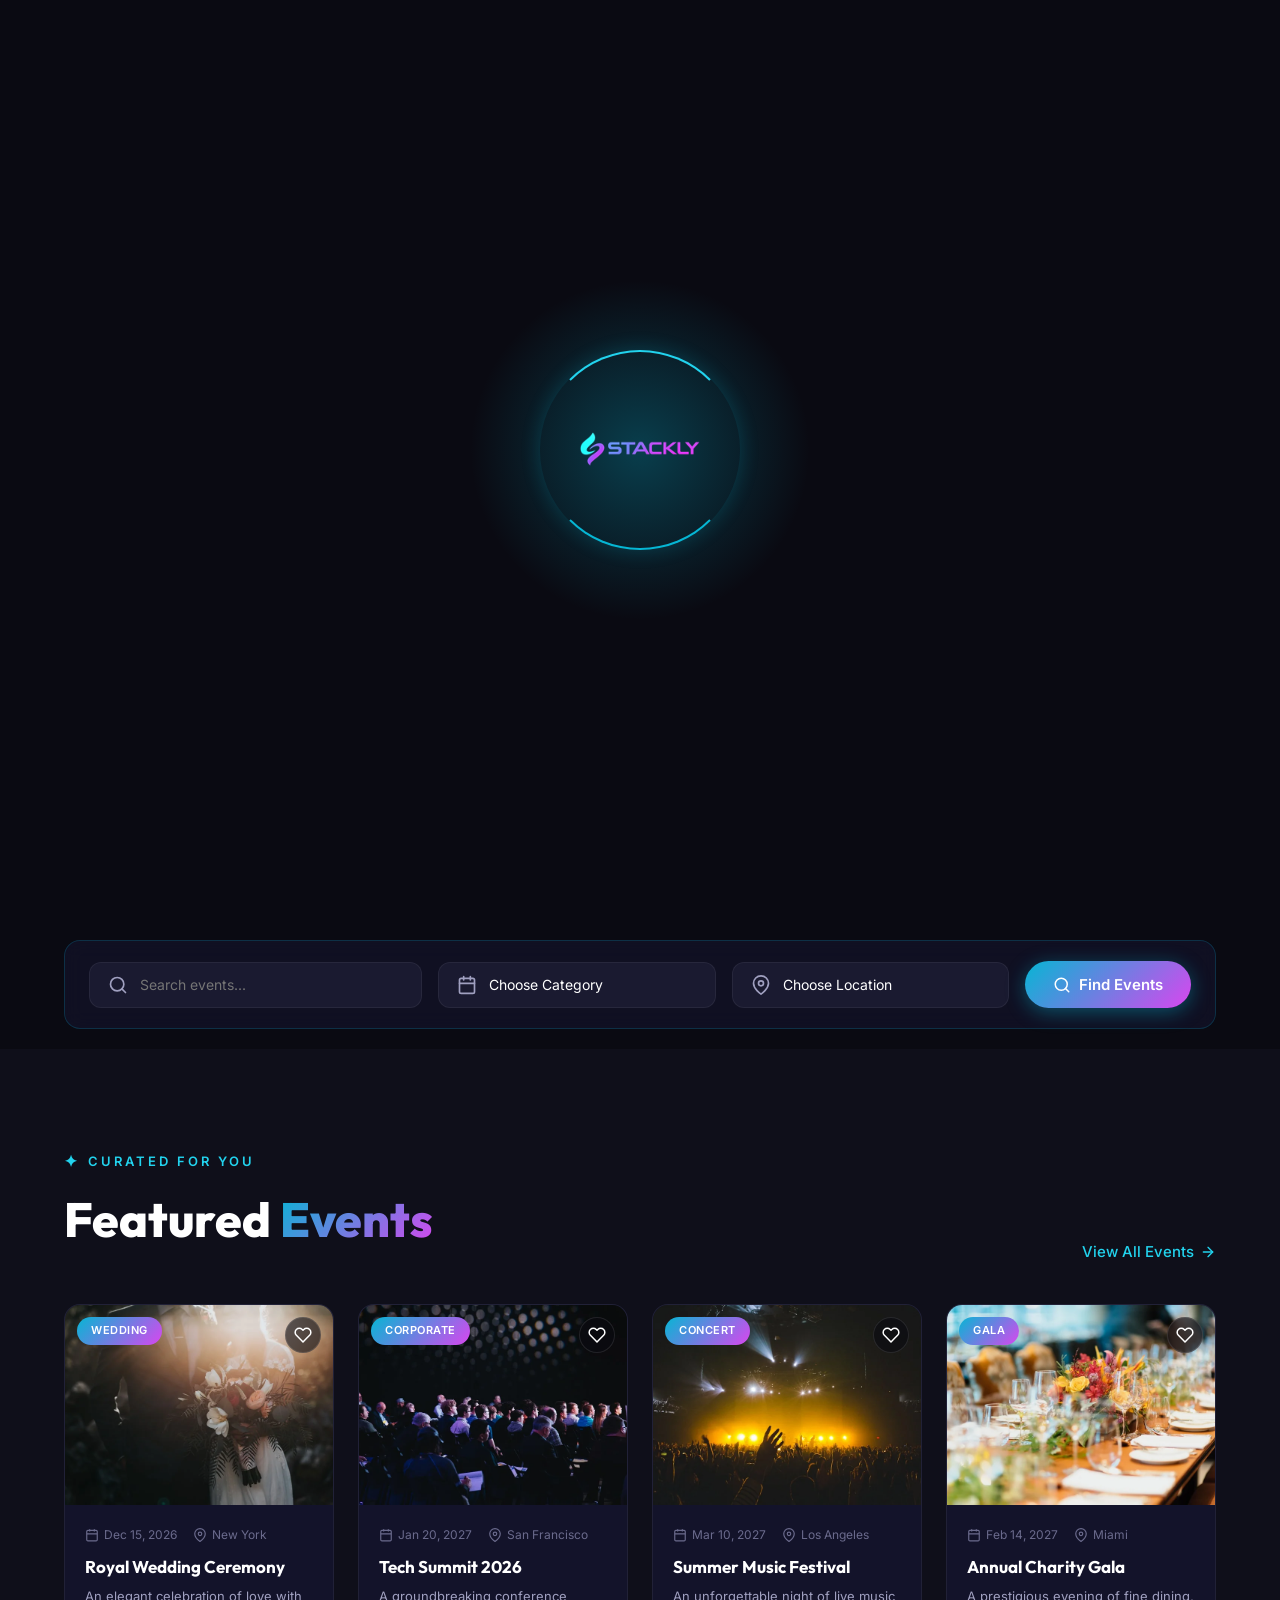
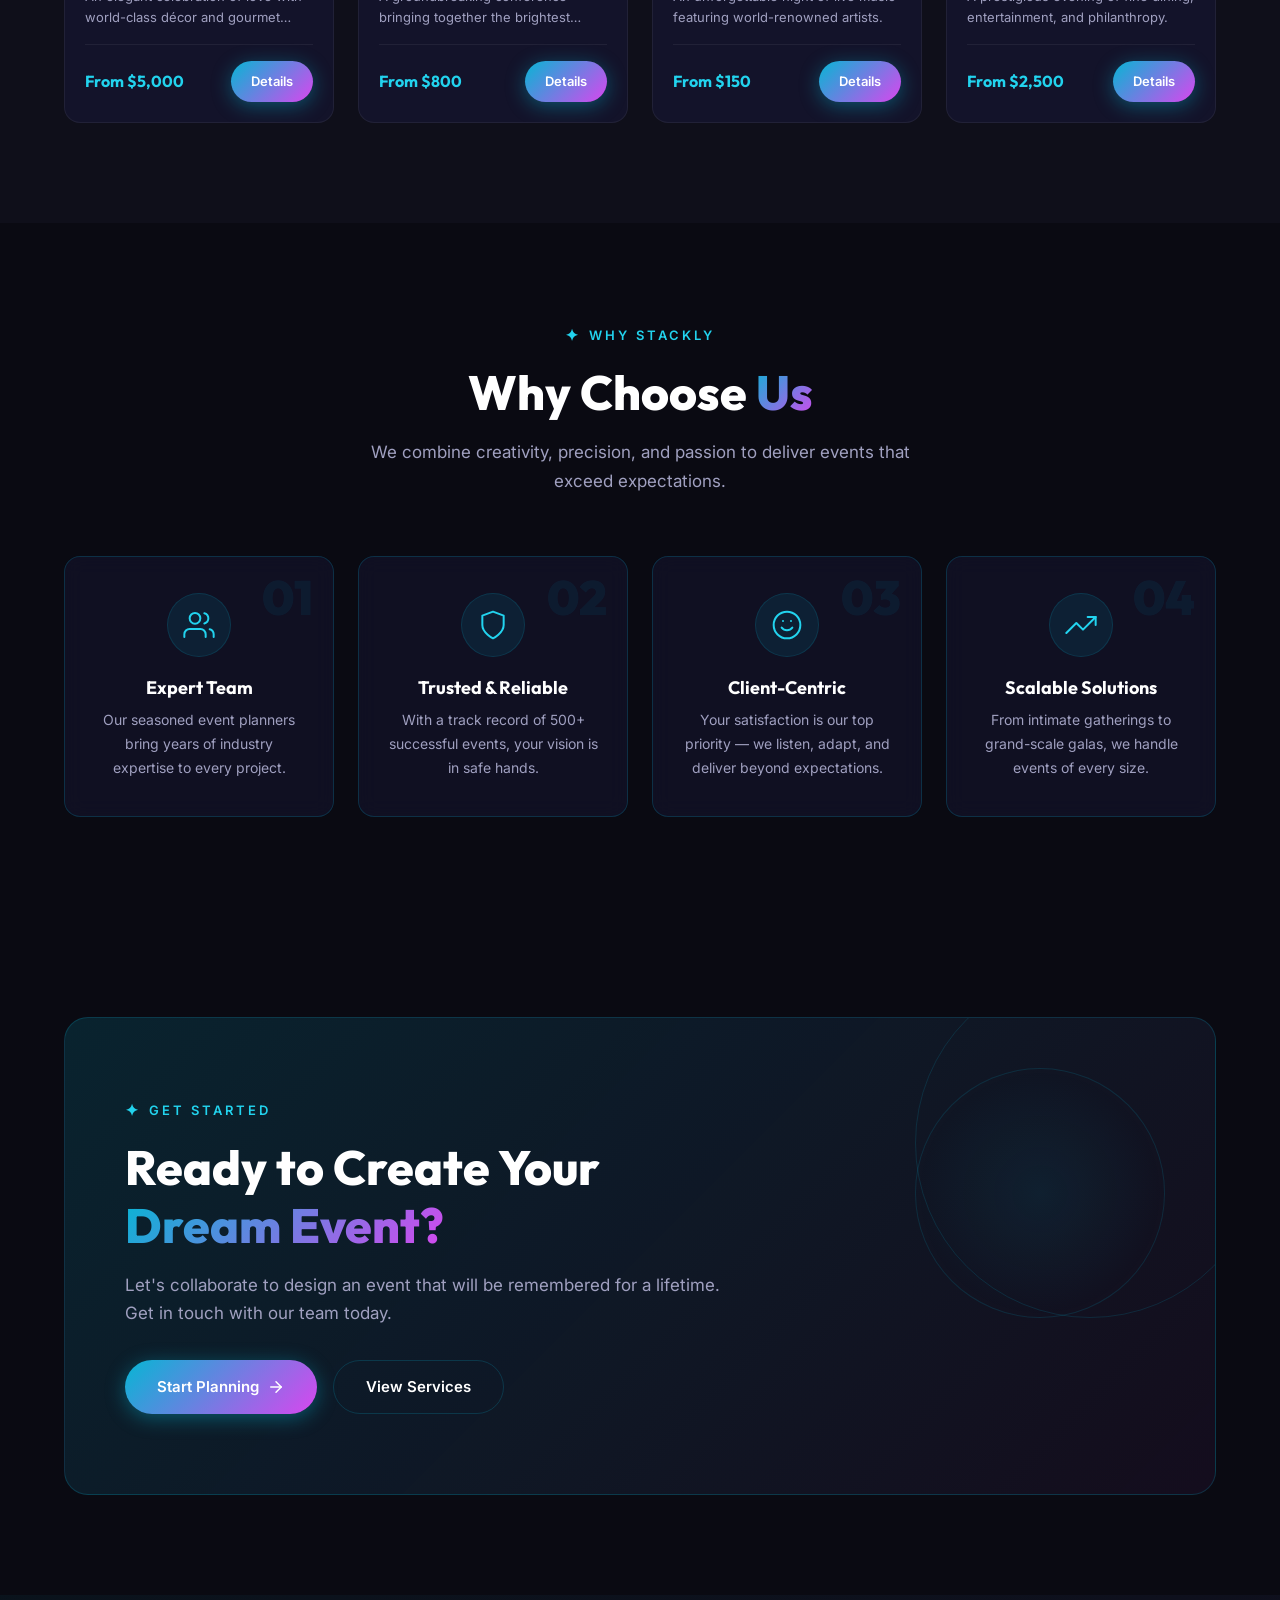
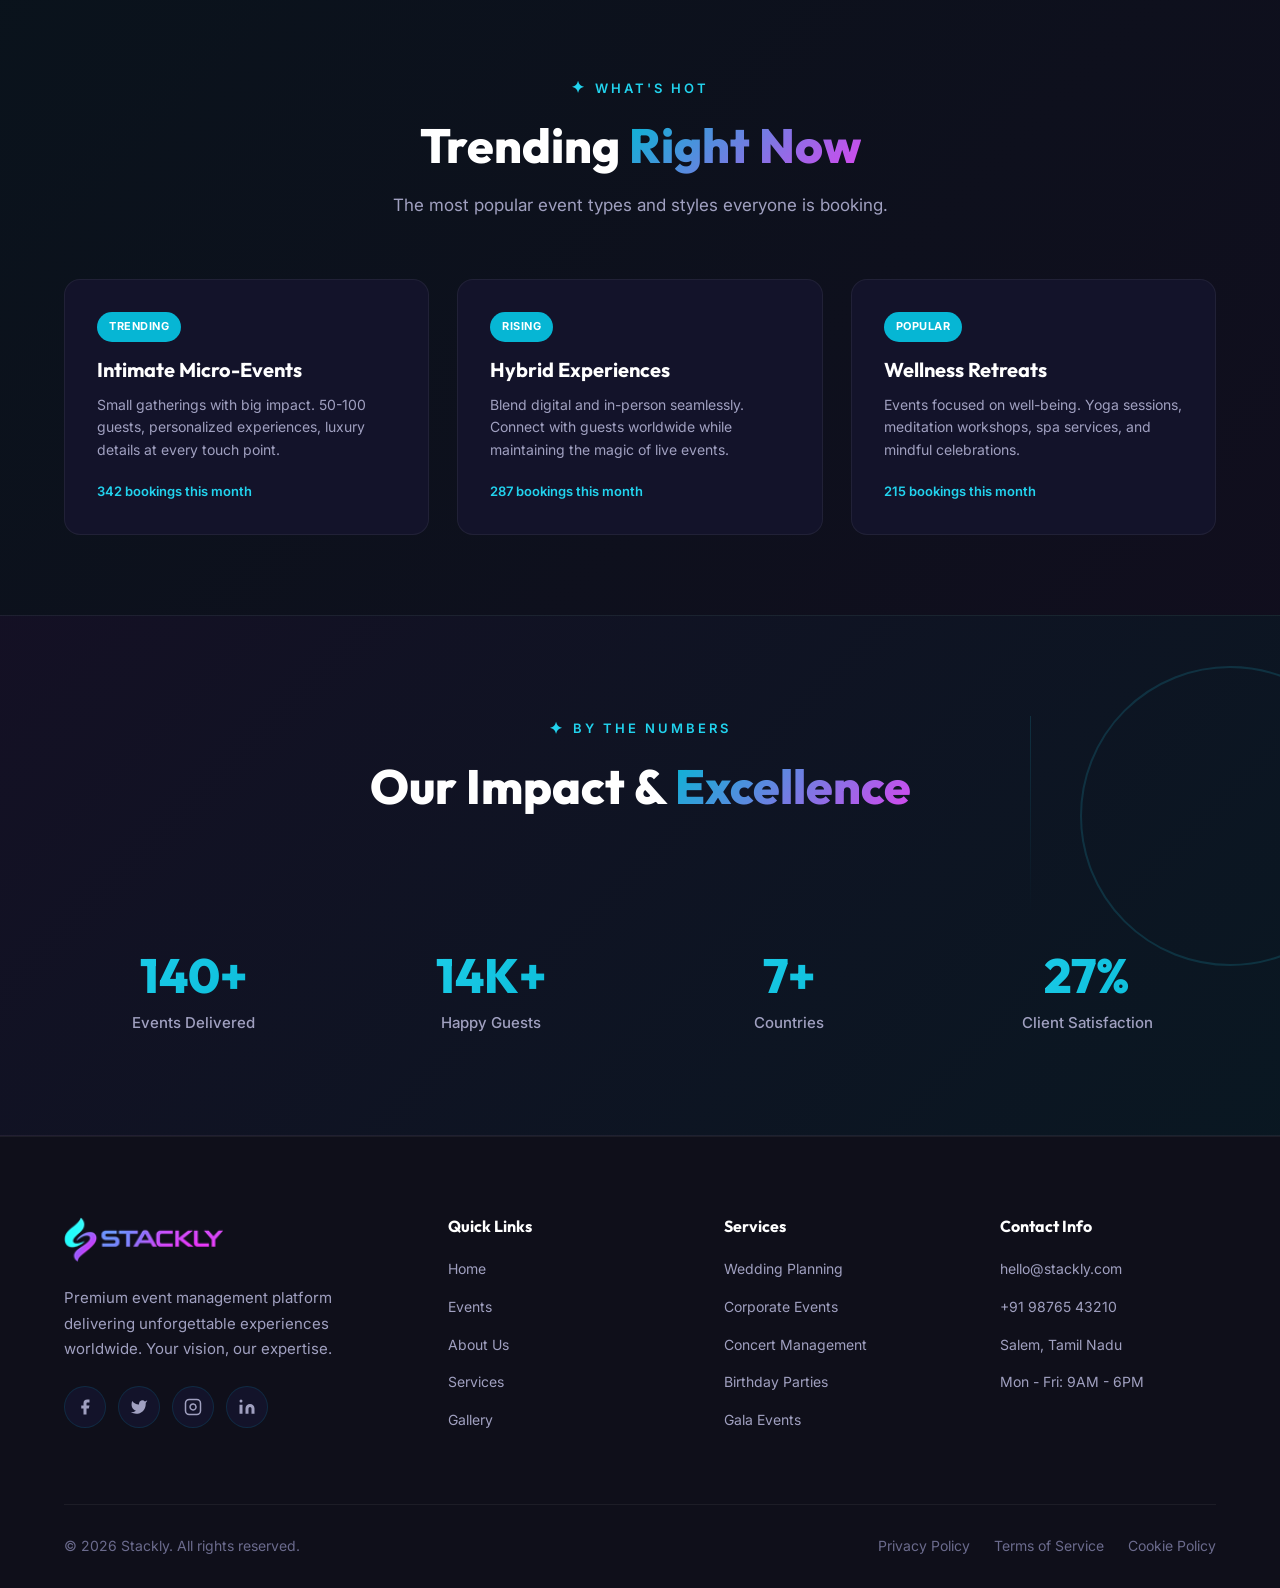
==== commit 1aee5cd1: "Add files via upload" ====
--- a/index.html
+++ b/index.html
@@ -1,625 +1,628 @@
-<!DOCTYPE html>
-<html lang="en">
-<head>
-  <meta charset="UTF-8">
-  <meta name="viewport" content="width=device-width, initial-scale=1.0">
-  <meta name="description" content="Stackly - Premium Event Management. From dazzling weddings to groundbreaking corporate galas, we curate high-end, immersive occasions designed to captivate your audience.">
-  <title>Stackly — Premium Event Management</title>
-  <link rel="stylesheet" href="css/common.css">
-  <link rel="stylesheet" href="css/index.css">
-</head>
-<body>
-
-  <!-- ======== NAVBAR ======== -->
-  <nav class="navbar" id="navbar">
-    <div class="nav-container">
-      <a href="index.html" class="nav-logo">
-        <img src="assets/logo.webp" alt="Stackly Logo" class="logo-img">
-      </a>
-
-      <div class="nav-links" id="navLinks">
-        <a href="index.html" class="active">Home</a>
-        <a href="events.html">Events</a>
-        <a href="about.html">About</a>
-        <a href="services.html">Services</a>
-        <a href="gallery.html">Gallery</a>
-        <a href="contact.html">Contact</a>
-        <a href="login.html" class="mobile-login">Login</a>
-      </div>
-
-      <div class="nav-right">
-        <a href="login.html" class="btn-login">
-          <svg viewBox="0 0 24 24" fill="none" stroke="currentColor" stroke-width="2" stroke-linecap="round" stroke-linejoin="round">
-            <path d="M20 21v-2a4 4 0 0 0-4-4H8a4 4 0 0 0-4 4v2"/>
-            <circle cx="12" cy="7" r="4"/>
-          </svg>
-          Login
-        </a>
-        <button class="menu-toggle" id="menuToggle" aria-label="Toggle menu">
-          <span></span>
-          <span></span>
-          <span></span>
-        </button>
-      </div>
-    </div>
-  </nav>
-
-  <div class="nav-overlay" id="navOverlay"></div>
-
-  <!-- ======== HERO SECTION ======== -->
-  <section class="hero" id="hero">
-    <div class="hero-bg-effects">
-      <div class="hero-glow"></div>
-      <div class="hero-particles" id="heroParticles"></div>
-    </div>
-    <div class="container hero-container">
-      <div class="hero-content">
-        <span class="section-label">
-          <span class="star">✦</span>
-          PREMIUM EVENT EXPERIENCES
-        </span>
-        <h1 class="hero-title">
-          Make Every Event<br>
-          <span class="gradient-text">Unforgettable</span>
-        </h1>
-        <p class="hero-description">
-          From dazzling weddings to groundbreaking corporate galas, we curate
-          high-end, immersive occasions designed to captivate your audience.
-        </p>
-        <div class="hero-buttons">
-          <a href="contact.html" class="btn-primary">
-            Book Event
-            <svg width="18" height="18" viewBox="0 0 24 24" fill="none" stroke="currentColor" stroke-width="2" stroke-linecap="round" stroke-linejoin="round">
-              <line x1="5" y1="12" x2="19" y2="12"/>
-              <polyline points="12 5 19 12 12 19"/>
-            </svg>
-          </a>
-          <a href="events.html" class="btn-secondary">
-            <svg width="18" height="18" viewBox="0 0 24 24" fill="none" stroke="currentColor" stroke-width="2" stroke-linecap="round" stroke-linejoin="round">
-              <rect x="3" y="4" width="18" height="18" rx="2" ry="2"/>
-              <line x1="16" y1="2" x2="16" y2="6"/>
-              <line x1="8" y1="2" x2="8" y2="6"/>
-              <line x1="3" y1="10" x2="21" y2="10"/>
-            </svg>
-            Explore Events
-          </a>
-        </div>
-      </div>
-      <div class="hero-image">
-        <div class="hero-img-wrapper">
-          <img src="assets/hero-event-venue.webp" alt="Premium Event Venue" loading="eager">
-          <div class="hero-img-overlay"></div>
-          <div class="hero-date-badge">
-            <span class="date-number">26</span>
-            <span class="date-label">Upcoming</span>
-          </div>
-        </div>
-      </div>
-    </div>
-
-    <!-- Feature Cards -->
-    <div class="container">
-      <div class="hero-features">
-        <div class="feature-card glass-card animate-on-scroll">
-          <div class="feature-icon">
-            <svg width="28" height="28" viewBox="0 0 24 24" fill="none" stroke="currentColor" stroke-width="1.5" stroke-linecap="round" stroke-linejoin="round">
-              <path d="M12 2L2 7l10 5 10-5-10-5z"/>
-              <path d="M2 17l10 5 10-5"/>
-              <path d="M2 12l10 5 10-5"/>
-            </svg>
-          </div>
-          <div class="feature-text">
-            <h3>Bespoke Experiences</h3>
-            <p>Tailored events that reflect your vision and style.</p>
-          </div>
-        </div>
-        <div class="feature-card glass-card animate-on-scroll">
-          <div class="feature-icon">
-            <svg width="28" height="28" viewBox="0 0 24 24" fill="none" stroke="currentColor" stroke-width="1.5" stroke-linecap="round" stroke-linejoin="round">
-              <circle cx="12" cy="12" r="10"/>
-              <polyline points="12 6 12 12 16 14"/>
-            </svg>
-          </div>
-          <div class="feature-text">
-            <h3>Flawless Execution</h3>
-            <p>Our expert team ensures seamless planning and delivery.</p>
-          </div>
-        </div>
-        <div class="feature-card glass-card animate-on-scroll">
-          <div class="feature-icon">
-            <svg width="28" height="28" viewBox="0 0 24 24" fill="none" stroke="currentColor" stroke-width="1.5" stroke-linecap="round" stroke-linejoin="round">
-              <polygon points="12 2 15.09 8.26 22 9.27 17 14.14 18.18 21.02 12 17.77 5.82 21.02 7 14.14 2 9.27 8.91 8.26 12 2"/>
-            </svg>
-          </div>
-          <div class="feature-text">
-            <h3>Unmatched Creativity</h3>
-            <p>Innovative ideas and stunning designs that leave a lasting impact.</p>
-          </div>
-        </div>
-      </div>
-    </div>
-  </section>
-
-  <!-- ======== SEARCH BAR ======== -->
-  <section class="search-section">
-    <div class="container">
-      <div class="search-bar glass-card">
-        <div class="search-field">
-          <svg width="20" height="20" viewBox="0 0 24 24" fill="none" stroke="currentColor" stroke-width="2" stroke-linecap="round" stroke-linejoin="round">
-            <circle cx="11" cy="11" r="8"/>
-            <line x1="21" y1="21" x2="16.65" y2="16.65"/>
-          </svg>
-          <input type="text" id="searchInput" placeholder="Search events...">
-        </div>
-        <div class="search-field">
-          <svg width="20" height="20" viewBox="0 0 24 24" fill="none" stroke="currentColor" stroke-width="2" stroke-linecap="round" stroke-linejoin="round">
-            <rect x="3" y="4" width="18" height="18" rx="2" ry="2"/>
-            <line x1="16" y1="2" x2="16" y2="6"/>
-            <line x1="8" y1="2" x2="8" y2="6"/>
-            <line x1="3" y1="10" x2="21" y2="10"/>
-          </svg>
-          <select id="categorySelect">
-            <option value="">Choose Category</option>
-            <option value="wedding">Wedding</option>
-            <option value="corporate">Corporate</option>
-            <option value="concert">Concert</option>
-            <option value="conference">Conference</option>
-            <option value="birthday">Birthday</option>
-            <option value="gala">Gala</option>
-          </select>
-        </div>
-        <div class="search-field">
-          <svg width="20" height="20" viewBox="0 0 24 24" fill="none" stroke="currentColor" stroke-width="2" stroke-linecap="round" stroke-linejoin="round">
-            <path d="M21 10c0 7-9 13-9 13s-9-6-9-13a9 9 0 0 1 18 0z"/>
-            <circle cx="12" cy="10" r="3"/>
-          </svg>
-          <select id="locationSelect">
-            <option value="">Choose Location</option>
-            <option value="new-york">New York</option>
-            <option value="los-angeles">Los Angeles</option>
-            <option value="chicago">Chicago</option>
-            <option value="miami">Miami</option>
-            <option value="london">London</option>
-          </select>
-        </div>
-        <button class="btn-primary search-btn" id="searchBtn">
-          <svg width="18" height="18" viewBox="0 0 24 24" fill="none" stroke="currentColor" stroke-width="2" stroke-linecap="round" stroke-linejoin="round">
-            <circle cx="11" cy="11" r="8"/>
-            <line x1="21" y1="21" x2="16.65" y2="16.65"/>
-          </svg>
-          Find Events
-        </button>
-      </div>
-    </div>
-  </section>
-
-  <!-- ======== FEATURED EVENTS ======== -->
-  <section class="section featured-section" id="featuredEvents">
-    <div class="container">
-      <div class="section-top">
-        <div>
-          <span class="section-label"><span class="star">✦</span> CURATED FOR YOU</span>
-          <h2 class="section-title">Featured <span>Events</span></h2>
-        </div>
-        <a href="events.html" class="view-all-link">
-          View All Events
-          <svg width="16" height="16" viewBox="0 0 24 24" fill="none" stroke="currentColor" stroke-width="2" stroke-linecap="round" stroke-linejoin="round">
-            <line x1="5" y1="12" x2="19" y2="12"/>
-            <polyline points="12 5 19 12 12 19"/>
-          </svg>
-        </a>
-      </div>
-
-      <div class="events-grid">
-        <div class="event-card animate-on-scroll">
-          <div class="event-image">
-            <img src="assets/wedding-ceremony.webp" alt="Royal Wedding Ceremony">
-            <div class="event-badge">Wedding</div>
-            <button class="event-fav" aria-label="Add to favorites">
-              <svg width="18" height="18" viewBox="0 0 24 24" fill="none" stroke="currentColor" stroke-width="2" stroke-linecap="round" stroke-linejoin="round">
-                <path d="M20.84 4.61a5.5 5.5 0 0 0-7.78 0L12 5.67l-1.06-1.06a5.5 5.5 0 0 0-7.78 7.78l1.06 1.06L12 21.23l7.78-7.78 1.06-1.06a5.5 5.5 0 0 0 0-7.78z"/>
-              </svg>
-            </button>
-          </div>
-          <div class="event-content">
-            <div class="event-meta">
-              <span class="event-date">
-                <svg width="14" height="14" viewBox="0 0 24 24" fill="none" stroke="currentColor" stroke-width="2"><rect x="3" y="4" width="18" height="18" rx="2"/><line x1="16" y1="2" x2="16" y2="6"/><line x1="8" y1="2" x2="8" y2="6"/><line x1="3" y1="10" x2="21" y2="10"/></svg>
-                Dec 15, 2026
-              </span>
-              <span class="event-location">
-                <svg width="14" height="14" viewBox="0 0 24 24" fill="none" stroke="currentColor" stroke-width="2"><path d="M21 10c0 7-9 13-9 13s-9-6-9-13a9 9 0 0 1 18 0z"/><circle cx="12" cy="10" r="3"/></svg>
-                New York
-              </span>
-            </div>
-            <h3 class="event-title">Royal Wedding Ceremony</h3>
-            <p class="event-desc">An elegant celebration of love with world-class décor and gourmet dining.</p>
-            <div class="event-footer">
-              <span class="event-price">From $5,000</span>
-              <a href="events.html" class="btn-small btn-primary">Details</a>
-            </div>
-          </div>
-        </div>
-
-        <div class="event-card animate-on-scroll">
-          <div class="event-image">
-            <img src="assets/tech-summit.webp" alt="Tech Summit 2026">
-            <div class="event-badge">Corporate</div>
-            <button class="event-fav" aria-label="Add to favorites">
-              <svg width="18" height="18" viewBox="0 0 24 24" fill="none" stroke="currentColor" stroke-width="2" stroke-linecap="round" stroke-linejoin="round">
-                <path d="M20.84 4.61a5.5 5.5 0 0 0-7.78 0L12 5.67l-1.06-1.06a5.5 5.5 0 0 0-7.78 7.78l1.06 1.06L12 21.23l7.78-7.78 1.06-1.06a5.5 5.5 0 0 0 0-7.78z"/>
-              </svg>
-            </button>
-          </div>
-          <div class="event-content">
-            <div class="event-meta">
-              <span class="event-date">
-                <svg width="14" height="14" viewBox="0 0 24 24" fill="none" stroke="currentColor" stroke-width="2"><rect x="3" y="4" width="18" height="18" rx="2"/><line x1="16" y1="2" x2="16" y2="6"/><line x1="8" y1="2" x2="8" y2="6"/><line x1="3" y1="10" x2="21" y2="10"/></svg>
-                Jan 20, 2027
-              </span>
-              <span class="event-location">
-                <svg width="14" height="14" viewBox="0 0 24 24" fill="none" stroke="currentColor" stroke-width="2"><path d="M21 10c0 7-9 13-9 13s-9-6-9-13a9 9 0 0 1 18 0z"/><circle cx="12" cy="10" r="3"/></svg>
-                San Francisco
-              </span>
-            </div>
-            <h3 class="event-title">Tech Summit 2026</h3>
-            <p class="event-desc">A groundbreaking conference bringing together the brightest minds in technology.</p>
-            <div class="event-footer">
-              <span class="event-price">From $800</span>
-              <a href="events.html" class="btn-small btn-primary">Details</a>
-            </div>
-          </div>
-        </div>
-
-        <div class="event-card animate-on-scroll">
-          <div class="event-image">
-            <img src="assets/music-festival.webp" alt="Summer Music Festival">
-            <div class="event-badge">Concert</div>
-            <button class="event-fav" aria-label="Add to favorites">
-              <svg width="18" height="18" viewBox="0 0 24 24" fill="none" stroke="currentColor" stroke-width="2" stroke-linecap="round" stroke-linejoin="round">
-                <path d="M20.84 4.61a5.5 5.5 0 0 0-7.78 0L12 5.67l-1.06-1.06a5.5 5.5 0 0 0-7.78 7.78l1.06 1.06L12 21.23l7.78-7.78 1.06-1.06a5.5 5.5 0 0 0 0-7.78z"/>
-              </svg>
-            </button>
-          </div>
-          <div class="event-content">
-            <div class="event-meta">
-              <span class="event-date">
-                <svg width="14" height="14" viewBox="0 0 24 24" fill="none" stroke="currentColor" stroke-width="2"><rect x="3" y="4" width="18" height="18" rx="2"/><line x1="16" y1="2" x2="16" y2="6"/><line x1="8" y1="2" x2="8" y2="6"/><line x1="3" y1="10" x2="21" y2="10"/></svg>
-                Mar 10, 2027
-              </span>
-              <span class="event-location">
-                <svg width="14" height="14" viewBox="0 0 24 24" fill="none" stroke="currentColor" stroke-width="2"><path d="M21 10c0 7-9 13-9 13s-9-6-9-13a9 9 0 0 1 18 0z"/><circle cx="12" cy="10" r="3"/></svg>
-                Los Angeles
-              </span>
-            </div>
-            <h3 class="event-title">Summer Music Festival</h3>
-            <p class="event-desc">An unforgettable night of live music featuring world-renowned artists.</p>
-            <div class="event-footer">
-              <span class="event-price">From $150</span>
-              <a href="events.html" class="btn-small btn-primary">Details</a>
-            </div>
-          </div>
-        </div>
-
-        <div class="event-card animate-on-scroll">
-          <div class="event-image">
-            <img src="assets/charity-gala.webp" alt="Annual Charity Gala">
-            <div class="event-badge">Gala</div>
-            <button class="event-fav" aria-label="Add to favorites">
-              <svg width="18" height="18" viewBox="0 0 24 24" fill="none" stroke="currentColor" stroke-width="2" stroke-linecap="round" stroke-linejoin="round">
-                <path d="M20.84 4.61a5.5 5.5 0 0 0-7.78 0L12 5.67l-1.06-1.06a5.5 5.5 0 0 0-7.78 7.78l1.06 1.06L12 21.23l7.78-7.78 1.06-1.06a5.5 5.5 0 0 0 0-7.78z"/>
-              </svg>
-            </button>
-          </div>
-          <div class="event-content">
-            <div class="event-meta">
-              <span class="event-date">
-                <svg width="14" height="14" viewBox="0 0 24 24" fill="none" stroke="currentColor" stroke-width="2"><rect x="3" y="4" width="18" height="18" rx="2"/><line x1="16" y1="2" x2="16" y2="6"/><line x1="8" y1="2" x2="8" y2="6"/><line x1="3" y1="10" x2="21" y2="10"/></svg>
-                Feb 14, 2027
-              </span>
-              <span class="event-location">
-                <svg width="14" height="14" viewBox="0 0 24 24" fill="none" stroke="currentColor" stroke-width="2"><path d="M21 10c0 7-9 13-9 13s-9-6-9-13a9 9 0 0 1 18 0z"/><circle cx="12" cy="10" r="3"/></svg>
-                Miami
-              </span>
-            </div>
-            <h3 class="event-title">Annual Charity Gala</h3>
-            <p class="event-desc">A prestigious evening of fine dining, entertainment, and philanthropy.</p>
-            <div class="event-footer">
-              <span class="event-price">From $2,500</span>
-              <a href="events.html" class="btn-small btn-primary">Details</a>
-            </div>
-          </div>
-        </div>
-      </div>
-    </div>
-  </section>
-
-  <!-- ======== WHY CHOOSE US ======== -->
-  <section class="section why-section" id="whyUs">
-    <div class="container">
-      <div class="section-header">
-        <span class="section-label"><span class="star">✦</span> WHY STACKLY</span>
-        <h2 class="section-title">Why Choose <span>Us</span></h2>
-        <p class="section-subtitle">We combine creativity, precision, and passion to deliver events that exceed expectations.</p>
-      </div>
-
-      <div class="why-grid">
-        <div class="why-card glass-card animate-on-scroll">
-          <div class="why-number">01</div>
-          <div class="why-icon">
-            <svg width="32" height="32" viewBox="0 0 24 24" fill="none" stroke="currentColor" stroke-width="1.5" stroke-linecap="round" stroke-linejoin="round">
-              <path d="M17 21v-2a4 4 0 0 0-4-4H5a4 4 0 0 0-4 4v2"/>
-              <circle cx="9" cy="7" r="4"/>
-              <path d="M23 21v-2a4 4 0 0 0-3-3.87"/>
-              <path d="M16 3.13a4 4 0 0 1 0 7.75"/>
-            </svg>
-          </div>
-          <h3>Expert Team</h3>
-          <p>Our seasoned event planners bring years of industry expertise to every project.</p>
-        </div>
-
-        <div class="why-card glass-card animate-on-scroll">
-          <div class="why-number">02</div>
-          <div class="why-icon">
-            <svg width="32" height="32" viewBox="0 0 24 24" fill="none" stroke="currentColor" stroke-width="1.5" stroke-linecap="round" stroke-linejoin="round">
-              <path d="M12 22s8-4 8-10V5l-8-3-8 3v7c0 6 8 10 8 10z"/>
-            </svg>
-          </div>
-          <h3>Trusted & Reliable</h3>
-          <p>With a track record of 500+ successful events, your vision is in safe hands.</p>
-        </div>
-
-        <div class="why-card glass-card animate-on-scroll">
-          <div class="why-number">03</div>
-          <div class="why-icon">
-            <svg width="32" height="32" viewBox="0 0 24 24" fill="none" stroke="currentColor" stroke-width="1.5" stroke-linecap="round" stroke-linejoin="round">
-              <circle cx="12" cy="12" r="10"/>
-              <path d="M8 14s1.5 2 4 2 4-2 4-2"/>
-              <line x1="9" y1="9" x2="9.01" y2="9"/>
-              <line x1="15" y1="9" x2="15.01" y2="9"/>
-            </svg>
-          </div>
-          <h3>Client-Centric</h3>
-          <p>Your satisfaction is our top priority — we listen, adapt, and deliver beyond expectations.</p>
-        </div>
-
-        <div class="why-card glass-card animate-on-scroll">
-          <div class="why-number">04</div>
-          <div class="why-icon">
-            <svg width="32" height="32" viewBox="0 0 24 24" fill="none" stroke="currentColor" stroke-width="1.5" stroke-linecap="round" stroke-linejoin="round">
-              <polyline points="23 6 13.5 15.5 8.5 10.5 1 18"/>
-              <polyline points="17 6 23 6 23 12"/>
-            </svg>
-          </div>
-          <h3>Scalable Solutions</h3>
-          <p>From intimate gatherings to grand-scale galas, we handle events of every size.</p>
-        </div>
-      </div>
-    </div>
-  </section>
-
-  <!-- ======== STATS ======== -->
-  <section class="stats-section">
-    <div class="container">
-      <div class="stats-grid">
-        <div class="stat-item animate-on-scroll">
-          <span class="stat-number" data-target="500" data-suffix="+">0+</span>
-          <span class="stat-label">Events Completed</span>
-        </div>
-        <div class="stat-item animate-on-scroll">
-          <span class="stat-number" data-target="120" data-suffix="+">0+</span>
-          <span class="stat-label">Expert Planners</span>
-        </div>
-        <div class="stat-item animate-on-scroll">
-          <span class="stat-number" data-target="98" data-suffix="%">0%</span>
-          <span class="stat-label">Client Satisfaction</span>
-        </div>
-        <div class="stat-item animate-on-scroll">
-          <span class="stat-number" data-target="25" data-suffix="+">0+</span>
-          <span class="stat-label">Cities Worldwide</span>
-        </div>
-      </div>
-    </div>
-  </section>
-
-  <!-- ======== TESTIMONIALS ======== -->
-  <section class="section testimonials-section" id="testimonials">
-    <div class="container">
-      <div class="section-header">
-        <span class="section-label"><span class="star">✦</span> TESTIMONIALS</span>
-        <h2 class="section-title">What Our <span>Clients Say</span></h2>
-        <p class="section-subtitle">Hear from the people who trusted Stackly to bring their vision to life.</p>
-      </div>
-
-      <div class="testimonials-grid">
-        <div class="testimonial-card glass-card animate-on-scroll">
-          <div class="testimonial-stars">★★★★★</div>
-          <p class="testimonial-text">"Stackly transformed our corporate gala into a truly magical experience. The attention to detail was extraordinary, and our guests are still raving about it."</p>
-          <div class="testimonial-author">
-            <div class="author-avatar">JD</div>
-            <div>
-              <h4>James Davidson</h4>
-              <span>CEO, TechVentures</span>
-            </div>
-          </div>
-        </div>
-
-        <div class="testimonial-card glass-card animate-on-scroll">
-          <div class="testimonial-stars">★★★★★</div>
-          <p class="testimonial-text">"Our wedding was everything we dreamed of and more. Stackly's team handled every detail with grace and professionalism. We couldn't have asked for a better day."</p>
-          <div class="testimonial-author">
-            <div class="author-avatar">SK</div>
-            <div>
-              <h4>Sarah & Kevin</h4>
-              <span>Wedding Clients</span>
-            </div>
-          </div>
-        </div>
-
-        <div class="testimonial-card glass-card animate-on-scroll">
-          <div class="testimonial-stars">★★★★★</div>
-          <p class="testimonial-text">"From planning to execution, Stackly delivered a conference that exceeded our expectations. Their creative approach and reliability set them apart from the rest."</p>
-          <div class="testimonial-author">
-            <div class="author-avatar">MP</div>
-            <div>
-              <h4>Maria Petrov</h4>
-              <span>Director, Global Events Inc.</span>
-            </div>
-          </div>
-        </div>
-      </div>
-    </div>
-  </section>
-
-  <!-- ======== CTA SECTION ======== -->
-  <section class="cta-section">
-    <div class="container">
-      <div class="cta-card">
-        <div class="cta-content">
-          <span class="section-label"><span class="star">✦</span> GET STARTED</span>
-          <h2 class="section-title">Ready to Create Your <span>Dream Event?</span></h2>
-          <p class="section-subtitle">Let's collaborate to design an event that will be remembered for a lifetime. Get in touch with our team today.</p>
-          <div class="cta-buttons">
-            <a href="contact.html" class="btn-primary">
-              Start Planning
-              <svg width="18" height="18" viewBox="0 0 24 24" fill="none" stroke="currentColor" stroke-width="2" stroke-linecap="round" stroke-linejoin="round">
-                <line x1="5" y1="12" x2="19" y2="12"/>
-                <polyline points="12 5 19 12 12 19"/>
-              </svg>
-            </a>
-            <a href="services.html" class="btn-secondary">View Services</a>
-          </div>
-        </div>
-        <div class="cta-decoration">
-          <div class="cta-circle"></div>
-          <div class="cta-circle cta-circle-2"></div>
-        </div>
-      </div>
-    </div>
-  </section>
-
-  <!-- ======== FOOTER ======== -->
-  <footer class="footer">
-    <div class="container">
-      <div class="footer-grid">
-        <div class="footer-brand">
-          <a href="index.html" class="nav-logo">
-            <img src="assets/logo.webp" alt="Stackly Logo" class="logo-img"></a>
-          <p>Premium event management platform delivering unforgettable experiences worldwide. Your vision, our expertise.</p>
-          <div class="footer-socials">
-            <a href="404.html" aria-label="Facebook">
-              <svg width="18" height="18" viewBox="0 0 24 24" fill="currentColor"><path d="M18 2h-3a5 5 0 0 0-5 5v3H7v4h3v8h4v-8h3l1-4h-4V7a1 1 0 0 1 1-1h3z"/></svg>
-            </a>
-            <a href="404.html" aria-label="Twitter">
-              <svg width="18" height="18" viewBox="0 0 24 24" fill="currentColor"><path d="M23 3a10.9 10.9 0 0 1-3.14 1.53 4.48 4.48 0 0 0-7.86 3v1A10.66 10.66 0 0 1 3 4s-4 9 5 13a11.64 11.64 0 0 1-7 2c9 5 20 0 20-11.5a4.5 4.5 0 0 0-.08-.83A7.72 7.72 0 0 0 23 3z"/></svg>
-            </a>
-            <a href="404.html" aria-label="Instagram">
-              <svg width="18" height="18" viewBox="0 0 24 24" fill="none" stroke="currentColor" stroke-width="2"><rect x="2" y="2" width="20" height="20" rx="5" ry="5"/><path d="M16 11.37A4 4 0 1 1 12.63 8 4 4 0 0 1 16 11.37z"/><line x1="17.5" y1="6.5" x2="17.51" y2="6.5"/></svg>
-            </a>
-            <a href="404.html" aria-label="LinkedIn">
-              <svg width="18" height="18" viewBox="0 0 24 24" fill="currentColor"><path d="M16 8a6 6 0 0 1 6 6v7h-4v-7a2 2 0 0 0-2-2 2 2 0 0 0-2 2v7h-4v-7a6 6 0 0 1 6-6z"/><rect x="2" y="9" width="4" height="12"/><circle cx="4" cy="4" r="2"/></svg>
-            </a>
-          </div>
-        </div>
-        <div class="footer-column">
-          <h4>Quick Links</h4>
-          <ul>
-            <li><a href="index.html">Home</a></li>
-            <li><a href="events.html">Events</a></li>
-            <li><a href="about.html">About Us</a></li>
-            <li><a href="services.html">Services</a></li>
-            <li><a href="gallery.html">Gallery</a></li>
-          </ul>
-        </div>
-        <div class="footer-column">
-          <h4>Services</h4>
-          <ul>
-            <li><a href="services.html">Wedding Planning</a></li>
-            <li><a href="services.html">Corporate Events</a></li>
-            <li><a href="services.html">Concert Management</a></li>
-            <li><a href="services.html">Birthday Parties</a></li>
-            <li><a href="services.html">Gala Events</a></li>
-          </ul>
-        </div>
-        <div class="footer-column">
-          <h4>Contact Info</h4>
-          <ul>
-            <li><a href="mailto:hello@stackly.com">hello@stackly.com</a></li>
-            <li><a href="tel:+919876543210">+91 98765 43210</a></li>
-            <li><a href="contact.html">Salem, Tamil Nadu</a></li>
-            <li><a href="contact.html">Mon - Fri: 9AM - 6PM</a></li>
-          </ul>
-        </div>
-      </div>
-      <div class="footer-bottom">
-        <p>&copy; 2026 Stackly. All rights reserved.</p>
-        <div class="footer-bottom-links">
-          <a href="404.html">Privacy Policy</a>
-          <a href="404.html">Terms of Service</a>
-          <a href="404.html">Cookie Policy</a>
-        </div>
-      </div>
-    </div>
-  </footer>
-
-  <!-- Back to Top -->
-  <button class="back-to-top" id="backToTop" aria-label="Back to top">
-    <svg width="20" height="20" viewBox="0 0 24 24" fill="none" stroke="currentColor" stroke-width="2.5" stroke-linecap="round" stroke-linejoin="round">
-      <polyline points="18 15 12 9 6 15"/>
-    </svg>
-  </button>
-
-  <script src="js/script.js"></script>
-  <script>
-    // Index-specific: Stats counter animation
-    document.addEventListener('DOMContentLoaded', () => {
-      const statNumbers = document.querySelectorAll('.stat-number');
-      const statsObserver = new IntersectionObserver((entries) => {
-        entries.forEach(entry => {
-          if (entry.isIntersecting) {
-            const el = entry.target;
-            const target = parseInt(el.dataset.target);
-            const suffix = el.dataset.suffix || '';
-            animateCounter(el, target, 2000);
-            el.dataset.suffix = suffix;
-            statsObserver.unobserve(el);
-          }
-        });
-      }, { threshold: 0.5 });
-
-      statNumbers.forEach(el => statsObserver.observe(el));
-
-      // Hero particles
-      createParticles(document.getElementById('heroParticles'), 15);
-
-      // Search button
-      document.getElementById('searchBtn')?.addEventListener('click', () => {
-        const query = document.getElementById('searchInput').value;
-        const category = document.getElementById('categorySelect').value;
-        const location = document.getElementById('locationSelect').value;
-        
-        if (!query && !category && !location) {
-          showToast('Please enter a search term or select a filter');
-          return;
-        }
-        window.location.href = `events.html?search=${encodeURIComponent(query)}&category=${category}&location=${location}`;
-      });
-
-      // Favorite buttons
-      document.querySelectorAll('.event-fav').forEach(btn => {
-        btn.addEventListener('click', () => {
-          btn.classList.toggle('active');
-          const isFav = btn.classList.contains('active');
-          if (isFav) {
-            btn.querySelector('svg').setAttribute('fill', 'var(--accent-light)');
-            showToast('Added to favorites ♥');
-          } else {
-            btn.querySelector('svg').setAttribute('fill', 'none');
-            showToast('Removed from favorites');
-          }
-        });
-      });
-    });
-  </script>
-</body>
-</html>
+<!DOCTYPE html>
+<html lang="en">
+<head>
+  <meta charset="UTF-8">
+  <meta name="viewport" content="width=device-width, initial-scale=1.0">
+  <meta name="description" content="Stackly - Premium Event Management. From dazzling weddings to groundbreaking corporate galas, we curate high-end, immersive occasions designed to captivate your audience.">
+  <title>Stackly — Premium Event Management</title>
+  <link rel="stylesheet" href="css/common.css">
+  <link rel="stylesheet" href="css/index.css">
+</head>
+<body>
+  <!-- ======== PRELOADER ======== -->
+  <div id="preloader">
+    <img src="assets/logo.webp" alt="Stackly Logo">
+  </div>
+
+ 
+  <!-- ======== NAVBAR ======== -->
+  <nav class="navbar" id="navbar">
+    <div class="nav-container">
+      <a href="index.html" class="nav-logo">
+        <img src="assets/logo.webp" alt="Stackly Logo" class="logo-img">
+      </a>
+
+      <div class="nav-links" id="navLinks">
+        <a href="index.html" class="active">Home</a>
+        <a href="events.html">Events</a>
+        <a href="about.html">About</a>
+        <a href="services.html">Services</a>
+        <a href="gallery.html">Gallery</a>
+        <a href="contact.html">Contact</a>
+        <a href="login.html" class="mobile-login">Login</a>
+      </div>
+
+      <div class="nav-right">
+        <a href="login.html" class="btn-login">
+          <svg viewBox="0 0 24 24" fill="none" stroke="currentColor" stroke-width="2" stroke-linecap="round" stroke-linejoin="round">
+            <path d="M20 21v-2a4 4 0 0 0-4-4H8a4 4 0 0 0-4 4v2"/>
+            <circle cx="12" cy="7" r="4"/>
+          </svg>
+          Login
+        </a>
+        <button class="menu-toggle" id="menuToggle" aria-label="Toggle menu">
+          <span></span>
+          <span></span>
+          <span></span>
+        </button>
+      </div>
+    </div>
+  </nav>
+
+  <div class="nav-overlay" id="navOverlay"></div>
+
+  <!-- ======== HERO SECTION ======== -->
+  <section class="hero" id="hero">
+    <div class="hero-bg-image">
+      <div class="slideshow-container">
+        <div class="slide fade">
+          <img src="assets/hero-slideshow-1.webp" alt="Premium Daytime Event">
+        </div>
+        <div class="slide fade">
+          <img src="assets/hero-slideshow-2.webp" alt="Outdoor Celebration">
+        </div>
+        <div class="slide fade">
+          <img src="assets/hero-slideshow-3.webp" alt="Wedding Reception">
+        </div>
+        <div class="slide fade">
+          <img src="assets/hero-slideshow-4.webp" alt="Corporate Gathering">
+        </div>
+      </div>
+      <div class="hero-overlay"></div>
+    </div>
+    <div class="hero-bg-effects">
+      <div class="hero-particles" id="heroParticles"></div>
+    </div>
+    <div class="container hero-container">
+      <div class="hero-content">
+        <span class="section-label">
+          <span class="star">✦</span>
+          PREMIUM EVENT EXPERIENCES
+        </span>
+        <h1 class="hero-title">
+          Make Every Event<br>
+          <span class="gradient-text">Unforgettable</span>
+        </h1>
+        <p class="hero-description">
+          From dazzling weddings to groundbreaking corporate galas, we curate
+          high-end, immersive occasions designed to captivate your audience.
+        </p>
+        <div class="hero-buttons">
+          <a href="contact.html" class="btn-primary">
+            Book Event
+            <svg width="18" height="18" viewBox="0 0 24 24" fill="none" stroke="currentColor" stroke-width="2" stroke-linecap="round" stroke-linejoin="round">
+              <line x1="5" y1="12" x2="19" y2="12"/>
+              <polyline points="12 5 19 12 12 19"/>
+            </svg>
+          </a>
+          <a href="events.html" class="btn-secondary">
+            <svg width="18" height="18" viewBox="0 0 24 24" fill="none" stroke="currentColor" stroke-width="2" stroke-linecap="round" stroke-linejoin="round">
+              <rect x="3" y="4" width="18" height="18" rx="2" ry="2"/>
+              <line x1="16" y1="2" x2="16" y2="6"/>
+              <line x1="8" y1="2" x2="8" y2="6"/>
+              <line x1="3" y1="10" x2="21" y2="10"/>
+            </svg>
+            Explore Events
+          </a>
+        </div>
+      </div>
+    </div>
+
+    <!-- Feature Cards -->
+    <div class="container">
+      <div class="hero-features">
+        <div class="feature-card glass-card animate-on-scroll">
+          <div class="feature-icon">
+            <svg width="28" height="28" viewBox="0 0 24 24" fill="none" stroke="currentColor" stroke-width="1.5" stroke-linecap="round" stroke-linejoin="round">
+              <path d="M12 2L2 7l10 5 10-5-10-5z"/>
+              <path d="M2 17l10 5 10-5"/>
+              <path d="M2 12l10 5 10-5"/>
+            </svg>
+          </div>
+          <div class="feature-text">
+            <h3>Bespoke Experiences</h3>
+            <p>Tailored events that reflect your vision and style.</p>
+          </div>
+        </div>
+        <div class="feature-card glass-card animate-on-scroll">
+          <div class="feature-icon">
+            <svg width="28" height="28" viewBox="0 0 24 24" fill="none" stroke="currentColor" stroke-width="1.5" stroke-linecap="round" stroke-linejoin="round">
+              <circle cx="12" cy="12" r="10"/>
+              <polyline points="12 6 12 12 16 14"/>
+            </svg>
+          </div>
+          <div class="feature-text">
+            <h3>Flawless Execution</h3>
+            <p>Our expert team ensures seamless planning and delivery.</p>
+          </div>
+        </div>
+        <div class="feature-card glass-card animate-on-scroll">
+          <div class="feature-icon">
+            <svg width="28" height="28" viewBox="0 0 24 24" fill="none" stroke="currentColor" stroke-width="1.5" stroke-linecap="round" stroke-linejoin="round">
+              <polygon points="12 2 15.09 8.26 22 9.27 17 14.14 18.18 21.02 12 17.77 5.82 21.02 7 14.14 2 9.27 8.91 8.26 12 2"/>
+            </svg>
+          </div>
+          <div class="feature-text">
+            <h3>Unmatched Creativity</h3>
+            <p>Innovative ideas and stunning designs that leave a lasting impact.</p>
+          </div>
+        </div>
+      </div>
+    </div>
+  </section>
+
+  <!-- ======== SEARCH BAR ======== -->
+  <section class="search-section">
+    <div class="container">
+      <div class="search-bar glass-card">
+        <div class="search-field">
+          <svg width="20" height="20" viewBox="0 0 24 24" fill="none" stroke="currentColor" stroke-width="2" stroke-linecap="round" stroke-linejoin="round">
+            <circle cx="11" cy="11" r="8"/>
+            <line x1="21" y1="21" x2="16.65" y2="16.65"/>
+          </svg>
+          <input type="text" id="searchInput" placeholder="Search events...">
+        </div>
+        <div class="search-field">
+          <svg width="20" height="20" viewBox="0 0 24 24" fill="none" stroke="currentColor" stroke-width="2" stroke-linecap="round" stroke-linejoin="round">
+            <rect x="3" y="4" width="18" height="18" rx="2" ry="2"/>
+            <line x1="16" y1="2" x2="16" y2="6"/>
+            <line x1="8" y1="2" x2="8" y2="6"/>
+            <line x1="3" y1="10" x2="21" y2="10"/>
+          </svg>
+          <select id="categorySelect">
+            <option value="">Choose Category</option>
+            <option value="wedding">Wedding</option>
+            <option value="corporate">Corporate</option>
+            <option value="concert">Concert</option>
+            <option value="conference">Conference</option>
+            <option value="birthday">Birthday</option>
+            <option value="gala">Gala</option>
+          </select>
+        </div>
+        <div class="search-field">
+          <svg width="20" height="20" viewBox="0 0 24 24" fill="none" stroke="currentColor" stroke-width="2" stroke-linecap="round" stroke-linejoin="round">
+            <path d="M21 10c0 7-9 13-9 13s-9-6-9-13a9 9 0 0 1 18 0z"/>
+            <circle cx="12" cy="10" r="3"/>
+          </svg>
+          <select id="locationSelect">
+            <option value="">Choose Location</option>
+            <option value="new-york">New York</option>
+            <option value="los-angeles">Los Angeles</option>
+            <option value="chicago">Chicago</option>
+            <option value="miami">Miami</option>
+            <option value="london">London</option>
+          </select>
+        </div>
+        <button class="btn-primary search-btn" id="searchBtn">
+          <svg width="18" height="18" viewBox="0 0 24 24" fill="none" stroke="currentColor" stroke-width="2" stroke-linecap="round" stroke-linejoin="round">
+            <circle cx="11" cy="11" r="8"/>
+            <line x1="21" y1="21" x2="16.65" y2="16.65"/>
+          </svg>
+          Find Events
+        </button>
+      </div>
+    </div>
+  </section>
+
+  <!-- ======== FEATURED EVENTS ======== -->
+  <section class="section featured-section" id="featuredEvents">
+    <div class="container">
+      <div class="section-top">
+        <div>
+          <span class="section-label"><span class="star">✦</span> CURATED FOR YOU</span>
+          <h2 class="section-title">Featured <span>Events</span></h2>
+        </div>
+        <a href="events.html" class="view-all-link">
+          View All Events
+          <svg width="16" height="16" viewBox="0 0 24 24" fill="none" stroke="currentColor" stroke-width="2" stroke-linecap="round" stroke-linejoin="round">
+            <line x1="5" y1="12" x2="19" y2="12"/>
+            <polyline points="12 5 19 12 12 19"/>
+          </svg>
+        </a>
+      </div>
+
+      <div class="events-grid">
+        <div class="event-card animate-on-scroll">
+          <div class="event-image">
+            <img src="assets/wedding-ceremony.webp" alt="Royal Wedding Ceremony">
+            <div class="event-badge">Wedding</div>
+            <button class="event-fav" aria-label="Add to favorites">
+              <svg width="18" height="18" viewBox="0 0 24 24" fill="none" stroke="currentColor" stroke-width="2" stroke-linecap="round" stroke-linejoin="round">
+                <path d="M20.84 4.61a5.5 5.5 0 0 0-7.78 0L12 5.67l-1.06-1.06a5.5 5.5 0 0 0-7.78 7.78l1.06 1.06L12 21.23l7.78-7.78 1.06-1.06a5.5 5.5 0 0 0 0-7.78z"/>
+              </svg>
+            </button>
+          </div>
+          <div class="event-content">
+            <div class="event-meta">
+              <span class="event-date">
+                <svg width="14" height="14" viewBox="0 0 24 24" fill="none" stroke="currentColor" stroke-width="2"><rect x="3" y="4" width="18" height="18" rx="2"/><line x1="16" y1="2" x2="16" y2="6"/><line x1="8" y1="2" x2="8" y2="6"/><line x1="3" y1="10" x2="21" y2="10"/></svg>
+                Dec 15, 2026
+              </span>
+              <span class="event-location">
+                <svg width="14" height="14" viewBox="0 0 24 24" fill="none" stroke="currentColor" stroke-width="2"><path d="M21 10c0 7-9 13-9 13s-9-6-9-13a9 9 0 0 1 18 0z"/><circle cx="12" cy="10" r="3"/></svg>
+                New York
+              </span>
+            </div>
+            <h3 class="event-title">Royal Wedding Ceremony</h3>
+            <p class="event-desc">An elegant celebration of love with world-class décor and gourmet dining.</p>
+            <div class="event-footer">
+              <span class="event-price">From $5,000</span>
+              <a href="events.html" class="btn-small btn-primary">Details</a>
+            </div>
+          </div>
+        </div>
+
+        <div class="event-card animate-on-scroll">
+          <div class="event-image">
+            <img src="assets/tech-summit.webp" alt="Tech Summit 2026">
+            <div class="event-badge">Corporate</div>
+            <button class="event-fav" aria-label="Add to favorites">
+              <svg width="18" height="18" viewBox="0 0 24 24" fill="none" stroke="currentColor" stroke-width="2" stroke-linecap="round" stroke-linejoin="round">
+                <path d="M20.84 4.61a5.5 5.5 0 0 0-7.78 0L12 5.67l-1.06-1.06a5.5 5.5 0 0 0-7.78 7.78l1.06 1.06L12 21.23l7.78-7.78 1.06-1.06a5.5 5.5 0 0 0 0-7.78z"/>
+              </svg>
+            </button>
+          </div>
+          <div class="event-content">
+            <div class="event-meta">
+              <span class="event-date">
+                <svg width="14" height="14" viewBox="0 0 24 24" fill="none" stroke="currentColor" stroke-width="2"><rect x="3" y="4" width="18" height="18" rx="2"/><line x1="16" y1="2" x2="16" y2="6"/><line x1="8" y1="2" x2="8" y2="6"/><line x1="3" y1="10" x2="21" y2="10"/></svg>
+                Jan 20, 2027
+              </span>
+              <span class="event-location">
+                <svg width="14" height="14" viewBox="0 0 24 24" fill="none" stroke="currentColor" stroke-width="2"><path d="M21 10c0 7-9 13-9 13s-9-6-9-13a9 9 0 0 1 18 0z"/><circle cx="12" cy="10" r="3"/></svg>
+                San Francisco
+              </span>
+            </div>
+            <h3 class="event-title">Tech Summit 2026</h3>
+            <p class="event-desc">A groundbreaking conference bringing together the brightest minds in technology.</p>
+            <div class="event-footer">
+              <span class="event-price">From $800</span>
+              <a href="events.html" class="btn-small btn-primary">Details</a>
+            </div>
+          </div>
+        </div>
+
+        <div class="event-card animate-on-scroll">
+          <div class="event-image">
+            <img src="assets/music-festival.webp" alt="Summer Music Festival">
+            <div class="event-badge">Concert</div>
+            <button class="event-fav" aria-label="Add to favorites">
+              <svg width="18" height="18" viewBox="0 0 24 24" fill="none" stroke="currentColor" stroke-width="2" stroke-linecap="round" stroke-linejoin="round">
+                <path d="M20.84 4.61a5.5 5.5 0 0 0-7.78 0L12 5.67l-1.06-1.06a5.5 5.5 0 0 0-7.78 7.78l1.06 1.06L12 21.23l7.78-7.78 1.06-1.06a5.5 5.5 0 0 0 0-7.78z"/>
+              </svg>
+            </button>
+          </div>
+          <div class="event-content">
+            <div class="event-meta">
+              <span class="event-date">
+                <svg width="14" height="14" viewBox="0 0 24 24" fill="none" stroke="currentColor" stroke-width="2"><rect x="3" y="4" width="18" height="18" rx="2"/><line x1="16" y1="2" x2="16" y2="6"/><line x1="8" y1="2" x2="8" y2="6"/><line x1="3" y1="10" x2="21" y2="10"/></svg>
+                Mar 10, 2027
+              </span>
+              <span class="event-location">
+                <svg width="14" height="14" viewBox="0 0 24 24" fill="none" stroke="currentColor" stroke-width="2"><path d="M21 10c0 7-9 13-9 13s-9-6-9-13a9 9 0 0 1 18 0z"/><circle cx="12" cy="10" r="3"/></svg>
+                Los Angeles
+              </span>
+            </div>
+            <h3 class="event-title">Summer Music Festival</h3>
+            <p class="event-desc">An unforgettable night of live music featuring world-renowned artists.</p>
+            <div class="event-footer">
+              <span class="event-price">From $150</span>
+              <a href="events.html" class="btn-small btn-primary">Details</a>
+            </div>
+          </div>
+        </div>
+
+        <div class="event-card animate-on-scroll">
+          <div class="event-image">
+            <img src="assets/charity-gala.webp" alt="Annual Charity Gala">
+            <div class="event-badge">Gala</div>
+            <button class="event-fav" aria-label="Add to favorites">
+              <svg width="18" height="18" viewBox="0 0 24 24" fill="none" stroke="currentColor" stroke-width="2" stroke-linecap="round" stroke-linejoin="round">
+                <path d="M20.84 4.61a5.5 5.5 0 0 0-7.78 0L12 5.67l-1.06-1.06a5.5 5.5 0 0 0-7.78 7.78l1.06 1.06L12 21.23l7.78-7.78 1.06-1.06a5.5 5.5 0 0 0 0-7.78z"/>
+              </svg>
+            </button>
+          </div>
+          <div class="event-content">
+            <div class="event-meta">
+              <span class="event-date">
+                <svg width="14" height="14" viewBox="0 0 24 24" fill="none" stroke="currentColor" stroke-width="2"><rect x="3" y="4" width="18" height="18" rx="2"/><line x1="16" y1="2" x2="16" y2="6"/><line x1="8" y1="2" x2="8" y2="6"/><line x1="3" y1="10" x2="21" y2="10"/></svg>
+                Feb 14, 2027
+              </span>
+              <span class="event-location">
+                <svg width="14" height="14" viewBox="0 0 24 24" fill="none" stroke="currentColor" stroke-width="2"><path d="M21 10c0 7-9 13-9 13s-9-6-9-13a9 9 0 0 1 18 0z"/><circle cx="12" cy="10" r="3"/></svg>
+                Miami
+              </span>
+            </div>
+            <h3 class="event-title">Annual Charity Gala</h3>
+            <p class="event-desc">A prestigious evening of fine dining, entertainment, and philanthropy.</p>
+            <div class="event-footer">
+              <span class="event-price">From $2,500</span>
+              <a href="events.html" class="btn-small btn-primary">Details</a>
+            </div>
+          </div>
+        </div>
+      </div>
+    </div>
+  </section>
+
+  <!-- ======== WHY CHOOSE US ======== -->
+  <section class="section why-section" id="whyUs">
+    <div class="container">
+      <div class="section-header">
+        <span class="section-label"><span class="star">✦</span> WHY STACKLY</span>
+        <h2 class="section-title">Why Choose <span>Us</span></h2>
+        <p class="section-subtitle">We combine creativity, precision, and passion to deliver events that exceed expectations.</p>
+      </div>
+
+      <div class="why-grid">
+        <div class="why-card glass-card animate-on-scroll">
+          <div class="why-number">01</div>
+          <div class="why-icon">
+            <svg width="32" height="32" viewBox="0 0 24 24" fill="none" stroke="currentColor" stroke-width="1.5" stroke-linecap="round" stroke-linejoin="round">
+              <path d="M17 21v-2a4 4 0 0 0-4-4H5a4 4 0 0 0-4 4v2"/>
+              <circle cx="9" cy="7" r="4"/>
+              <path d="M23 21v-2a4 4 0 0 0-3-3.87"/>
+              <path d="M16 3.13a4 4 0 0 1 0 7.75"/>
+            </svg>
+          </div>
+          <h3>Expert Team</h3>
+          <p>Our seasoned event planners bring years of industry expertise to every project.</p>
+        </div>
+
+        <div class="why-card glass-card animate-on-scroll">
+          <div class="why-number">02</div>
+          <div class="why-icon">
+            <svg width="32" height="32" viewBox="0 0 24 24" fill="none" stroke="currentColor" stroke-width="1.5" stroke-linecap="round" stroke-linejoin="round">
+              <path d="M12 22s8-4 8-10V5l-8-3-8 3v7c0 6 8 10 8 10z"/>
+            </svg>
+          </div>
+          <h3>Trusted & Reliable</h3>
+          <p>With a track record of 500+ successful events, your vision is in safe hands.</p>
+        </div>
+
+        <div class="why-card glass-card animate-on-scroll">
+          <div class="why-number">03</div>
+          <div class="why-icon">
+            <svg width="32" height="32" viewBox="0 0 24 24" fill="none" stroke="currentColor" stroke-width="1.5" stroke-linecap="round" stroke-linejoin="round">
+              <circle cx="12" cy="12" r="10"/>
+              <path d="M8 14s1.5 2 4 2 4-2 4-2"/>
+              <line x1="9" y1="9" x2="9.01" y2="9"/>
+              <line x1="15" y1="9" x2="15.01" y2="9"/>
+            </svg>
+          </div>
+          <h3>Client-Centric</h3>
+          <p>Your satisfaction is our top priority — we listen, adapt, and deliver beyond expectations.</p>
+        </div>
+
+        <div class="why-card glass-card animate-on-scroll">
+          <div class="why-number">04</div>
+          <div class="why-icon">
+            <svg width="32" height="32" viewBox="0 0 24 24" fill="none" stroke="currentColor" stroke-width="1.5" stroke-linecap="round" stroke-linejoin="round">
+              <polyline points="23 6 13.5 15.5 8.5 10.5 1 18"/>
+              <polyline points="17 6 23 6 23 12"/>
+            </svg>
+          </div>
+          <h3>Scalable Solutions</h3>
+          <p>From intimate gatherings to grand-scale galas, we handle events of every size.</p>
+        </div>
+      </div>
+    </div>
+  </section>
+
+  <!-- ======== CTA SECTION ======== -->
+  <section class="cta-section">
+    <div class="container">
+      <div class="cta-card">
+        <div class="cta-content">
+          <span class="section-label"><span class="star">✦</span> GET STARTED</span>
+          <h2 class="section-title">Ready to Create Your <span>Dream Event?</span></h2>
+          <p class="section-subtitle">Let's collaborate to design an event that will be remembered for a lifetime. Get in touch with our team today.</p>
+          <div class="cta-buttons">
+            <a href="contact.html" class="btn-primary">
+              Start Planning
+              <svg width="18" height="18" viewBox="0 0 24 24" fill="none" stroke="currentColor" stroke-width="2" stroke-linecap="round" stroke-linejoin="round">
+                <line x1="5" y1="12" x2="19" y2="12"/>
+                <polyline points="12 5 19 12 12 19"/>
+              </svg>
+            </a>
+            <a href="services.html" class="btn-secondary">View Services</a>
+          </div>
+        </div>
+        <div class="cta-decoration">
+          <div class="cta-circle"></div>
+          <div class="cta-circle cta-circle-2"></div>
+        </div>
+      </div>
+    </div>
+  </section>
+
+  <!-- ======== TRENDING EVENTS ======== -->
+  <section class="section trending-section">
+    <div class="container">
+      <div class="section-header">
+        <span class="section-label"><span class="star">✦</span> WHAT'S HOT</span>
+        <h2 class="section-title">Trending <span>Right Now</span></h2>
+        <p class="section-subtitle">The most popular event types and styles everyone is booking.</p>
+      </div>
+      <div class="trending-grid">
+        <div class="trending-card animate-on-scroll">
+          <div class="trending-badge">TRENDING</div>
+          <h3>Intimate Micro-Events</h3>
+          <p>Small gatherings with big impact. 50-100 guests, personalized experiences, luxury details at every touch point.</p>
+          <div class="trending-stats">342 bookings this month</div>
+        </div>
+        <div class="trending-card animate-on-scroll">
+          <div class="trending-badge">RISING</div>
+          <h3>Hybrid Experiences</h3>
+          <p>Blend digital and in-person seamlessly. Connect with guests worldwide while maintaining the magic of live events.</p>
+          <div class="trending-stats">287 bookings this month</div>
+        </div>
+        <div class="trending-card animate-on-scroll">
+          <div class="trending-badge">POPULAR</div>
+          <h3>Wellness Retreats</h3>
+          <p>Events focused on well-being. Yoga sessions, meditation workshops, spa services, and mindful celebrations.</p>
+          <div class="trending-stats">215 bookings this month</div>
+        </div>
+      </div>
+    </div>
+  </section>
+
+  <!-- ======== STATS ======== -->
+  <section class="section stats-section">
+    <div class="container">
+      <div class="stats-content">
+        <div class="section-header">
+          <span class="section-label"><span class="star">✦</span> BY THE NUMBERS</span>
+          <h2 class="section-title">Our Impact & <span>Excellence</span></h2>
+        </div>
+        <div class="stats-metrics">
+          <div class="stat-metric animate-on-scroll">
+            <div class="stat-number" data-target="500" data-suffix="+">0+</div>
+            <p class="stat-label">Events Delivered</p>
+          </div>
+          <div class="stat-metric animate-on-scroll">
+            <div class="stat-number" data-target="50000" data-suffix="+">0+</div>
+            <p class="stat-label">Happy Guests</p>
+          </div>
+          <div class="stat-metric animate-on-scroll">
+            <div class="stat-number" data-target="25" data-suffix="+">0+</div>
+            <p class="stat-label">Countries</p>
+          </div>
+          <div class="stat-metric animate-on-scroll">
+            <div class="stat-number" data-target="98" data-suffix="%">0%</div>
+            <p class="stat-label">Client Satisfaction</p>
+          </div>
+        </div>
+      </div>
+      <div class="stats-decoration">
+        <div class="decoration-circle"></div>
+        <div class="decoration-line"></div>
+      </div>
+    </div>
+  </section>
+
+  <!-- ======== FOOTER ======== -->
+  <footer class="footer">
+    <div class="container">
+      <div class="footer-grid">
+        <div class="footer-brand">
+          <a href="index.html" class="nav-logo">
+            <img src="assets/logo.webp" alt="Stackly Logo" class="logo-img"></a>
+          <p>Premium event management platform delivering unforgettable experiences worldwide. Your vision, our expertise.</p>
+          <div class="footer-socials">
+            <a href="404.html" aria-label="Facebook">
+              <svg width="18" height="18" viewBox="0 0 24 24" fill="currentColor"><path d="M18 2h-3a5 5 0 0 0-5 5v3H7v4h3v8h4v-8h3l1-4h-4V7a1 1 0 0 1 1-1h3z"/></svg>
+            </a>
+            <a href="404.html" aria-label="Twitter">
+              <svg width="18" height="18" viewBox="0 0 24 24" fill="currentColor"><path d="M23 3a10.9 10.9 0 0 1-3.14 1.53 4.48 4.48 0 0 0-7.86 3v1A10.66 10.66 0 0 1 3 4s-4 9 5 13a11.64 11.64 0 0 1-7 2c9 5 20 0 20-11.5a4.5 4.5 0 0 0-.08-.83A7.72 7.72 0 0 0 23 3z"/></svg>
+            </a>
+            <a href="404.html" aria-label="Instagram">
+              <svg width="18" height="18" viewBox="0 0 24 24" fill="none" stroke="currentColor" stroke-width="2"><rect x="2" y="2" width="20" height="20" rx="5" ry="5"/><path d="M16 11.37A4 4 0 1 1 12.63 8 4 4 0 0 1 16 11.37z"/><line x1="17.5" y1="6.5" x2="17.51" y2="6.5"/></svg>
+            </a>
+            <a href="404.html" aria-label="LinkedIn">
+              <svg width="18" height="18" viewBox="0 0 24 24" fill="currentColor"><path d="M16 8a6 6 0 0 1 6 6v7h-4v-7a2 2 0 0 0-2-2 2 2 0 0 0-2 2v7h-4v-7a6 6 0 0 1 6-6z"/><rect x="2" y="9" width="4" height="12"/><circle cx="4" cy="4" r="2"/></svg>
+            </a>
+          </div>
+        </div>
+        <div class="footer-column">
+          <h4>Quick Links</h4>
+          <ul>
+            <li><a href="index.html">Home</a></li>
+            <li><a href="events.html">Events</a></li>
+            <li><a href="about.html">About Us</a></li>
+            <li><a href="services.html">Services</a></li>
+            <li><a href="gallery.html">Gallery</a></li>
+          </ul>
+        </div>
+        <div class="footer-column">
+          <h4>Services</h4>
+          <ul>
+            <li><a href="services.html">Wedding Planning</a></li>
+            <li><a href="services.html">Corporate Events</a></li>
+            <li><a href="services.html">Concert Management</a></li>
+            <li><a href="services.html">Birthday Parties</a></li>
+            <li><a href="services.html">Gala Events</a></li>
+          </ul>
+        </div>
+        <div class="footer-column">
+          <h4>Contact Info</h4>
+          <ul>
+            <li><a href="mailto:hello@stackly.com">hello@stackly.com</a></li>
+            <li><a href="tel:+919876543210">+91 98765 43210</a></li>
+            <li><a href="contact.html">Salem, Tamil Nadu</a></li>
+            <li><a href="contact.html">Mon - Fri: 9AM - 6PM</a></li>
+          </ul>
+        </div>
+      </div>
+      <div class="footer-bottom">
+        <p>&copy; 2026 Stackly. All rights reserved.</p>
+        <div class="footer-bottom-links">
+          <a href="404.html">Privacy Policy</a>
+          <a href="404.html">Terms of Service</a>
+          <a href="404.html">Cookie Policy</a>
+        </div>
+      </div>
+    </div>
+  </footer>
+
+  <!-- Back to Top -->
+  <button class="back-to-top" id="backToTop" aria-label="Back to top">
+    <svg width="20" height="20" viewBox="0 0 24 24" fill="none" stroke="currentColor" stroke-width="2.5" stroke-linecap="round" stroke-linejoin="round">
+      <polyline points="18 15 12 9 6 15"/>
+    </svg>
+  </button>
+
+  <script src="js/script.js"></script>
+  <script>
+    // Index-specific: Stats counter animation
+    document.addEventListener('DOMContentLoaded', () => {
+      const statNumbers = document.querySelectorAll('.stat-number');
+      const statsObserver = new IntersectionObserver((entries) => {
+        entries.forEach(entry => {
+          if (entry.isIntersecting) {
+            const el = entry.target;
+            const target = parseInt(el.dataset.target);
+            const suffix = el.dataset.suffix || '';
+            animateCounter(el, target, 2000);
+            el.dataset.suffix = suffix;
+            statsObserver.unobserve(el);
+          }
+        });
+      }, { threshold: 0.5 });
+
+      statNumbers.forEach(el => statsObserver.observe(el));
+
+      // Hero particles
+      createParticles(document.getElementById('heroParticles'), 15);
+
+      // Search button
+      document.getElementById('searchBtn')?.addEventListener('click', () => {
+        const query = document.getElementById('searchInput').value;
+        const category = document.getElementById('categorySelect').value;
+        const location = document.getElementById('locationSelect').value;
+        
+        if (!query && !category && !location) {
+          showToast('Please enter a search term or select a filter');
+          return;
+        }
+        window.location.href = `events.html?search=${encodeURIComponent(query)}&category=${category}&location=${location}`;
+      });
+
+      // Favorite buttons
+      document.querySelectorAll('.event-fav').forEach(btn => {
+        btn.addEventListener('click', () => {
+          btn.classList.toggle('active');
+          const isFav = btn.classList.contains('active');
+          if (isFav) {
+            btn.querySelector('svg').setAttribute('fill', 'var(--accent-light)');
+            showToast('Added to favorites ♥');
+          } else {
+            btn.querySelector('svg').setAttribute('fill', 'none');
+            showToast('Removed from favorites');
+          }
+        });
+      });
+    });
+  </script>
+</body>
+</html>
--- a/css/common.css
+++ b/css/common.css
@@ -16,23 +16,23 @@
   --bg-surface: #16162e;
   --bg-input: #1a1a30;
 
-  --accent-primary: #7c3aed;
-  --accent-light: #a855f7;
-  --accent-dark: #6d28d9;
-  --accent-glow: rgba(124, 58, 237, 0.3);
-  --accent-subtle: rgba(124, 58, 237, 0.1);
-  --accent-gradient: linear-gradient(135deg, #7c3aed, #a855f7);
-  --accent-gradient-hover: linear-gradient(135deg, #6d28d9, #9333ea);
+  --accent-primary: #06b6d4;
+  --accent-light: #22d3ee;
+  --accent-dark: #0891b2;
+  --accent-glow: rgba(6, 182, 212, 0.3);
+  --accent-subtle: rgba(6, 182, 212, 0.1);
+  --accent-gradient: linear-gradient(135deg, #06b6d4, #d946ef);
+  --accent-gradient-hover: linear-gradient(135deg, #0891b2, #c026d3);
 
   --text-primary: #ffffff;
   --text-secondary: #a0a0c0;
   --text-muted: #6b6b8d;
-  --text-accent: #a855f7;
-
-  --border-color: rgba(124, 58, 237, 0.15);
+  --text-accent: #22d3ee;
+
+  --border-color: rgba(6, 182, 212, 0.15);
   --border-light: rgba(255, 255, 255, 0.06);
   --glass-bg: rgba(19, 19, 42, 0.7);
-  --glass-border: rgba(124, 58, 237, 0.2);
+  --glass-border: rgba(6, 182, 212, 0.2);
 
   /* Typography */
   --font-heading: 'Outfit', sans-serif;
@@ -52,8 +52,8 @@
 
   /* Shadows */
   --shadow-card: 0 4px 30px rgba(0, 0, 0, 0.3);
-  --shadow-glow: 0 0 40px rgba(124, 58, 237, 0.15);
-  --shadow-btn: 0 4px 20px rgba(124, 58, 237, 0.4);
+  --shadow-glow: 0 0 40px rgba(6, 182, 212, 0.15);
+  --shadow-btn: 0 4px 20px rgba(6, 182, 212, 0.4);
 
   /* Transitions */
   --transition-fast: 0.2s ease;
@@ -325,7 +325,7 @@
 
 .btn-login:hover {
   transform: translateY(-2px);
-  box-shadow: 0 6px 30px rgba(124, 58, 237, 0.5);
+  box-shadow: 0 6px 30px rgba(6, 182, 212, 0.5);
 }
 
 .btn-login svg {
@@ -383,7 +383,7 @@
 
 .btn-primary:hover {
   transform: translateY(-2px);
-  box-shadow: 0 6px 30px rgba(124, 58, 237, 0.5);
+  box-shadow: 0 6px 30px rgba(6, 182, 212, 0.5);
 }
 
 .btn-secondary {
@@ -528,6 +528,75 @@
 
 .footer-bottom-links a:hover {
   color: var(--accent-light);
+}
+
+/* ---------- Preloader ---------- */
+#preloader {
+  position: fixed;
+  top: 0;
+  left: 0;
+  width: 100%;
+  height: 100%;
+  background-color: var(--bg-primary);
+  z-index: 999999;
+  display: flex;
+  justify-content: center;
+  align-items: center;
+  transition: opacity 0.6s cubic-bezier(0.8, 0, 0.2, 1), visibility 0.6s ease, transform 0.6s ease;
+  overflow: hidden;
+}
+
+#preloader::before {
+  content: '';
+  position: absolute;
+  width: 400px;
+  height: 400px;
+  background: radial-gradient(circle, var(--accent-glow) 0%, transparent 60%);
+  z-index: 1;
+  animation: pulse-bg 3s ease-in-out infinite alternate;
+}
+
+#preloader::after {
+  content: '';
+  position: absolute;
+  width: 200px;
+  height: 200px;
+  border-radius: 50%;
+  border: 2px solid transparent;
+  border-top-color: var(--accent-light);
+  border-bottom-color: var(--accent-primary);
+  z-index: 2;
+  animation: spin-ring 1.5s linear infinite;
+  box-shadow: 0 0 20px rgba(6, 182, 212, 0.2);
+}
+
+#preloader img {
+  width: 120px;
+  position: relative;
+  z-index: 3;
+  animation: float-logo 3s ease-in-out infinite;
+}
+
+@keyframes pulse-bg {
+  0% { transform: scale(0.8); opacity: 0.5; }
+  100% { transform: scale(1.2); opacity: 1; }
+}
+
+@keyframes float-logo {
+  0%, 100% { transform: translateY(0); filter: drop-shadow(0 0 10px rgba(6, 182, 212, 0.4)); }
+  50% { transform: translateY(-10px); filter: drop-shadow(0 0 25px var(--accent-primary)); }
+}
+
+@keyframes spin-ring {
+  0% { transform: rotate(0deg) scale(1); }
+  50% { transform: rotate(180deg) scale(1.05); }
+  100% { transform: rotate(360deg) scale(1); }
+}
+
+#preloader.hide {
+  opacity: 0;
+  visibility: hidden;
+  transform: scale(1.05);
 }
 
 /* ---------- Page Hero (Inner Pages) ---------- */
@@ -613,8 +682,8 @@
 }
 
 @keyframes pulse-glow {
-  0%, 100% { box-shadow: 0 0 20px rgba(124, 58, 237, 0.2); }
-  50% { box-shadow: 0 0 40px rgba(124, 58, 237, 0.4); }
+  0%, 100% { box-shadow: 0 0 20px rgba(6, 182, 212, 0.2); }
+  50% { box-shadow: 0 0 40px rgba(6, 182, 212, 0.4); }
 }
 
 @keyframes scaleIn {
@@ -671,7 +740,7 @@
 
 .back-to-top:hover {
   transform: translateY(-4px);
-  box-shadow: 0 6px 30px rgba(124, 58, 237, 0.5);
+  box-shadow: 0 6px 30px rgba(6, 182, 212, 0.5);
 }
 
 /* ---------- Toast Notification ---------- */
@@ -764,7 +833,7 @@
 
   .nav-links a.mobile-login:hover {
     transform: translateY(-2px);
-    box-shadow: 0 6px 30px rgba(124, 58, 237, 0.5);
+    box-shadow: 0 6px 30px rgba(6, 182, 212, 0.5);
   }
 
   .btn-login {
--- a/css/index.css
+++ b/css/index.css
@@ -8,6 +8,66 @@
   min-height: 100vh;
   padding: 140px 0 60px;
   overflow: hidden;
+  display: flex;
+  flex-direction: column;
+  justify-content: center;
+}
+
+.hero-bg-image {
+  position: absolute;
+  top: 0;
+  left: 0;
+  width: 100%;
+  height: 100%;
+  z-index: 0;
+  overflow: hidden;
+}
+
+/* Slideshow Container */
+.slideshow-container {
+  position: relative;
+  width: 100%;
+  height: 100%;
+}
+
+.slide {
+  position: absolute;
+  top: 0;
+  left: 0;
+  width: 100%;
+  height: 100%;
+  opacity: 0;
+  transition: opacity 0.8s ease-in-out;
+}
+
+.slide.active {
+  opacity: 1;
+}
+
+.slide img {
+  width: 100%;
+  height: 100%;
+  object-fit: cover;
+  animation: zoomInOut 12s ease-in-out forwards;
+}
+
+.slide.active img {
+  animation: zoomInOut 12s ease-in-out forwards;
+}
+
+.hero-overlay {
+  position: absolute;
+  top: 0;
+  left: 0;
+  width: 100%;
+  height: 100%;
+  background: linear-gradient(to bottom, rgba(10, 10, 18, 0.5) 0%, var(--bg-primary) 100%);
+  z-index: 1;
+}
+
+@keyframes zoomInOut {
+  0% { transform: scale(1); }
+  100% { transform: scale(1.15); }
 }
 
 .hero-bg-effects {
@@ -17,17 +77,7 @@
   width: 100%;
   height: 100%;
   pointer-events: none;
-  z-index: 0;
-}
-
-.hero-glow {
-  position: absolute;
-  top: -30%;
-  right: -10%;
-  width: 700px;
-  height: 700px;
-  background: radial-gradient(circle, rgba(124, 58, 237, 0.15) 0%, transparent 70%);
-  animation: pulse-glow 4s ease-in-out infinite;
+  z-index: 2;
 }
 
 .hero-particles {
@@ -40,15 +90,17 @@
 
 .hero-container {
   position: relative;
-  z-index: 1;
-  display: grid;
-  grid-template-columns: 1fr 1fr;
-  gap: 60px;
-  align-items: center;
+  z-index: 3;
+  display: flex;
+  flex-direction: column;
+  align-items: center;
+  text-align: center;
+  margin-bottom: 40px;
 }
 
 .hero-content {
-  animation: fadeInLeft 0.8s ease forwards;
+  animation: fadeInUp 0.8s ease forwards;
+  max-width: 800px;
 }
 
 .hero-title {
@@ -70,74 +122,17 @@
   font-size: 17px;
   color: var(--text-secondary);
   line-height: 1.8;
-  margin-bottom: 36px;
-  max-width: 480px;
+  margin: 0 auto 36px;
+  max-width: 540px;
 }
 
 .hero-buttons {
   display: flex;
   gap: 16px;
+  justify-content: center;
   flex-wrap: wrap;
 }
 
-/* Hero Image */
-.hero-image {
-  animation: fadeInRight 0.8s ease 0.2s forwards;
-  opacity: 0;
-}
-
-.hero-img-wrapper {
-  position: relative;
-  border-radius: var(--radius-xl);
-  overflow: hidden;
-  box-shadow: 0 20px 60px rgba(0, 0, 0, 0.5);
-  border: 1px solid var(--glass-border);
-}
-
-.hero-img-wrapper img {
-  width: 100%;
-  height: 420px;
-  object-fit: cover;
-  display: block;
-}
-
-.hero-img-overlay {
-  position: absolute;
-  top: 0;
-  left: 0;
-  width: 100%;
-  height: 100%;
-  background: linear-gradient(135deg, rgba(124, 58, 237, 0.2) 0%, transparent 60%);
-}
-
-.hero-date-badge {
-  position: absolute;
-  top: 20px;
-  right: 20px;
-  background: rgba(10, 10, 18, 0.8);
-  backdrop-filter: blur(10px);
-  border: 1px solid var(--glass-border);
-  border-radius: var(--radius-md);
-  padding: 12px 18px;
-  text-align: center;
-  animation: float 3s ease-in-out infinite;
-}
-
-.date-number {
-  display: block;
-  font-family: var(--font-heading);
-  font-size: 32px;
-  font-weight: 800;
-  color: var(--accent-light);
-  line-height: 1;
-}
-
-.date-label {
-  font-size: 11px;
-  color: var(--text-secondary);
-  text-transform: uppercase;
-  letter-spacing: 1px;
-}
 
 /* Hero Features */
 .hero-features {
@@ -415,7 +410,7 @@
   font-family: var(--font-heading);
   font-size: 48px;
   font-weight: 900;
-  color: rgba(124, 58, 237, 0.08);
+  color: rgba(6, 182, 212, 0.08);
   line-height: 1;
 }
 
@@ -560,7 +555,7 @@
 
 .cta-card {
   position: relative;
-  background: linear-gradient(135deg, rgba(124, 58, 237, 0.15) 0%, rgba(168, 85, 247, 0.05) 100%);
+  background: linear-gradient(135deg, rgba(6, 182, 212, 0.15) 0%, rgba(217, 70, 239, 0.05) 100%);
   border: 1px solid var(--glass-border);
   border-radius: var(--radius-xl);
   padding: 80px 60px;
@@ -603,7 +598,7 @@
   width: 350px;
   height: 350px;
   border-radius: 50%;
-  border: 1px solid rgba(124, 58, 237, 0.15);
+  border: 1px solid rgba(6, 182, 212, 0.15);
 }
 
 .cta-circle-2 {
@@ -611,16 +606,165 @@
   right: 50px;
   width: 250px;
   height: 250px;
-  background: radial-gradient(circle, rgba(124, 58, 237, 0.08) 0%, transparent 70%);
+  background: radial-gradient(circle, rgba(6, 182, 212, 0.08) 0%, transparent 70%);
+}
+
+/* ---------- Trending Section ---------- */
+.trending-section {
+  position: relative;
+  padding: 80px 0;
+  background: linear-gradient(135deg, rgba(6, 182, 212, 0.05) 0%, rgba(139, 92, 246, 0.05) 100%);
+}
+
+.trending-grid {
+  display: grid;
+  grid-template-columns: repeat(auto-fit, minmax(300px, 1fr));
+  gap: 28px;
+  margin-top: 48px;
+}
+
+.trending-card {
+  background: var(--bg-card);
+  border: 1px solid var(--border-light);
+  border-radius: var(--radius-lg);
+  padding: 32px;
+  position: relative;
+  overflow: hidden;
+  transition: var(--transition-base);
+}
+
+.trending-card::before {
+  content: '';
+  position: absolute;
+  top: 0;
+  left: 0;
+  width: 100%;
+  height: 100%;
+  background: linear-gradient(135deg, rgba(6, 182, 212, 0.1) 0%, transparent 100%);
+  opacity: 0;
+  transition: opacity var(--transition-base);
+  pointer-events: none;
+}
+
+.trending-card:hover {
+  border-color: var(--accent-light);
+  transform: translateY(-8px);
+}
+
+.trending-card:hover::before {
+  opacity: 1;
+}
+
+.trending-badge {
+  display: inline-block;
+  background: var(--accent-primary);
+  color: white;
+  font-size: 11px;
+  font-weight: 700;
+  padding: 6px 12px;
+  border-radius: var(--radius-full);
+  text-transform: uppercase;
+  letter-spacing: 0.5px;
+  margin-bottom: 16px;
+}
+
+.trending-card h3 {
+  font-size: 20px;
+  font-weight: 700;
+  margin-bottom: 12px;
+  color: white;
+}
+
+.trending-card p {
+  color: var(--text-secondary);
+  font-size: 14px;
+  line-height: 1.6;
+  margin-bottom: 20px;
+}
+
+.trending-stats {
+  color: var(--accent-light);
+  font-size: 13px;
+  font-weight: 600;
+}
+
+/* ---------- Stats Section ---------- */
+.stats-section {
+  position: relative;
+  padding: 100px 0;
+  background: linear-gradient(135deg, rgba(139, 92, 246, 0.08) 0%, rgba(6, 182, 212, 0.08) 100%);
+  overflow: hidden;
+}
+
+.stats-content {
+  display: flex;
+  flex-direction: column;
+}
+
+.stats-metrics {
+  display: grid;
+  grid-template-columns: repeat(auto-fit, minmax(200px, 1fr));
+  gap: 40px;
+  margin-top: 60px;
+}
+
+.stat-metric {
+  text-align: center;
+  position: relative;
+  z-index: 2;
+}
+
+.stat-number {
+  font-family: var(--font-heading);
+  font-size: 48px;
+  font-weight: 800;
+  background: linear-gradient(135deg, var(--accent-light) 0%, var(--accent-primary) 100%);
+  -webkit-background-clip: text;
+  -webkit-text-fill-color: transparent;
+  background-clip: text;
+  margin-bottom: 12px;
+  line-height: 1;
+}
+
+.stat-label {
+  font-size: 15px;
+  color: var(--text-secondary);
+  font-weight: 500;
+}
+
+.stats-decoration {
+  position: absolute;
+  top: 0;
+  right: 0;
+  width: 500px;
+  height: 500px;
+  opacity: 0.15;
+  pointer-events: none;
+}
+
+.decoration-circle {
+  position: absolute;
+  width: 300px;
+  height: 300px;
+  border: 2px solid var(--accent-light);
+  border-radius: 50%;
+  top: 50px;
+  right: -100px;
+  animation: float 6s ease-in-out infinite;
+}
+
+.decoration-line {
+  position: absolute;
+  width: 1px;
+  height: 200px;
+  background: linear-gradient(to bottom, var(--accent-light), transparent);
+  left: 50%;
+  top: 100px;
 }
 
 /* ---------- Responsive ---------- */
 @media (max-width: 1024px) {
-  .hero-container {
-    grid-template-columns: 1fr;
-    text-align: center;
-    gap: 40px;
-  }
+
 
   .hero-description {
     margin: 0 auto 36px;
@@ -666,17 +810,7 @@
     min-height: auto;
   }
 
-  .hero-img-wrapper img {
-    height: 280px;
-  }
-
-  .hero-date-badge {
-    padding: 10px 14px;
-  }
-
-  .date-number {
-    font-size: 24px;
-  }
+
 
   .hero-features {
     grid-template-columns: 1fr;
@@ -787,9 +921,7 @@
     justify-content: center;
   }
 
-  .hero-img-wrapper img {
-    height: 220px;
-  }
+
 
   .stat-number {
     font-size: 32px;
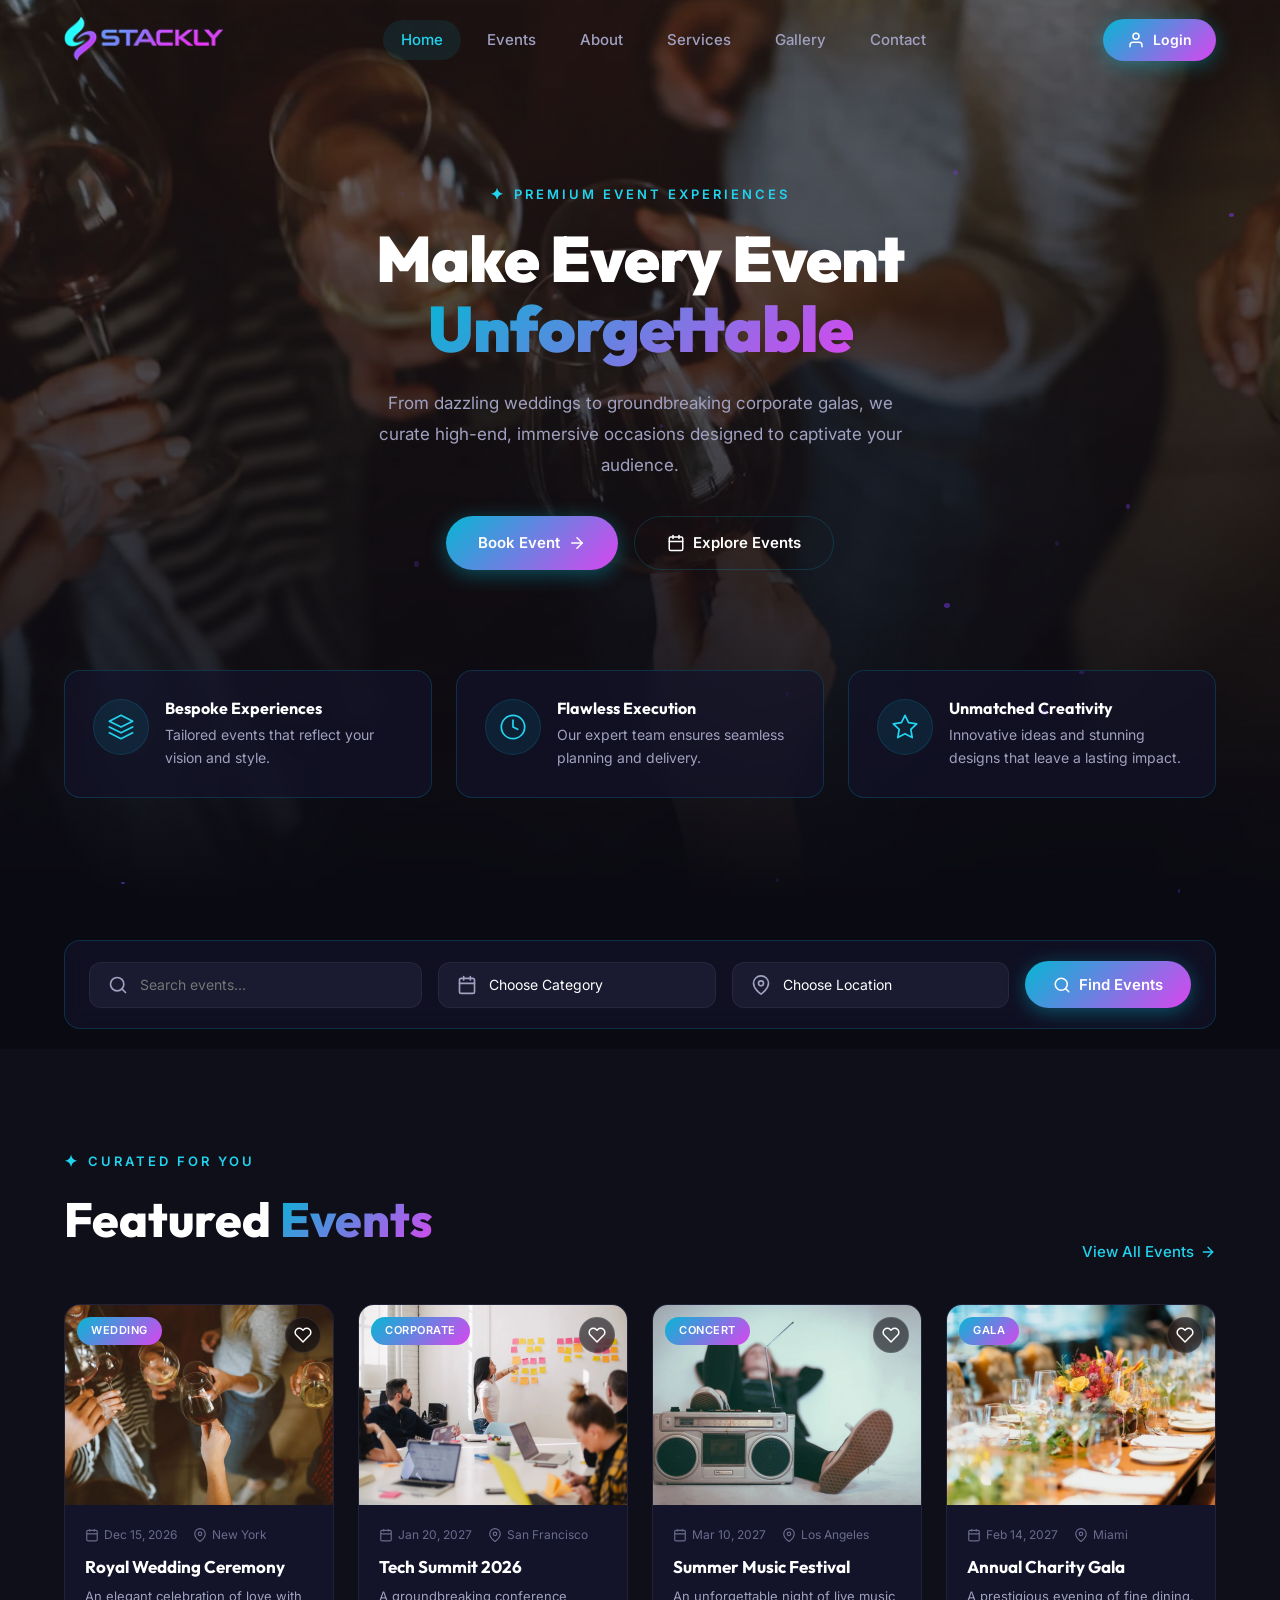
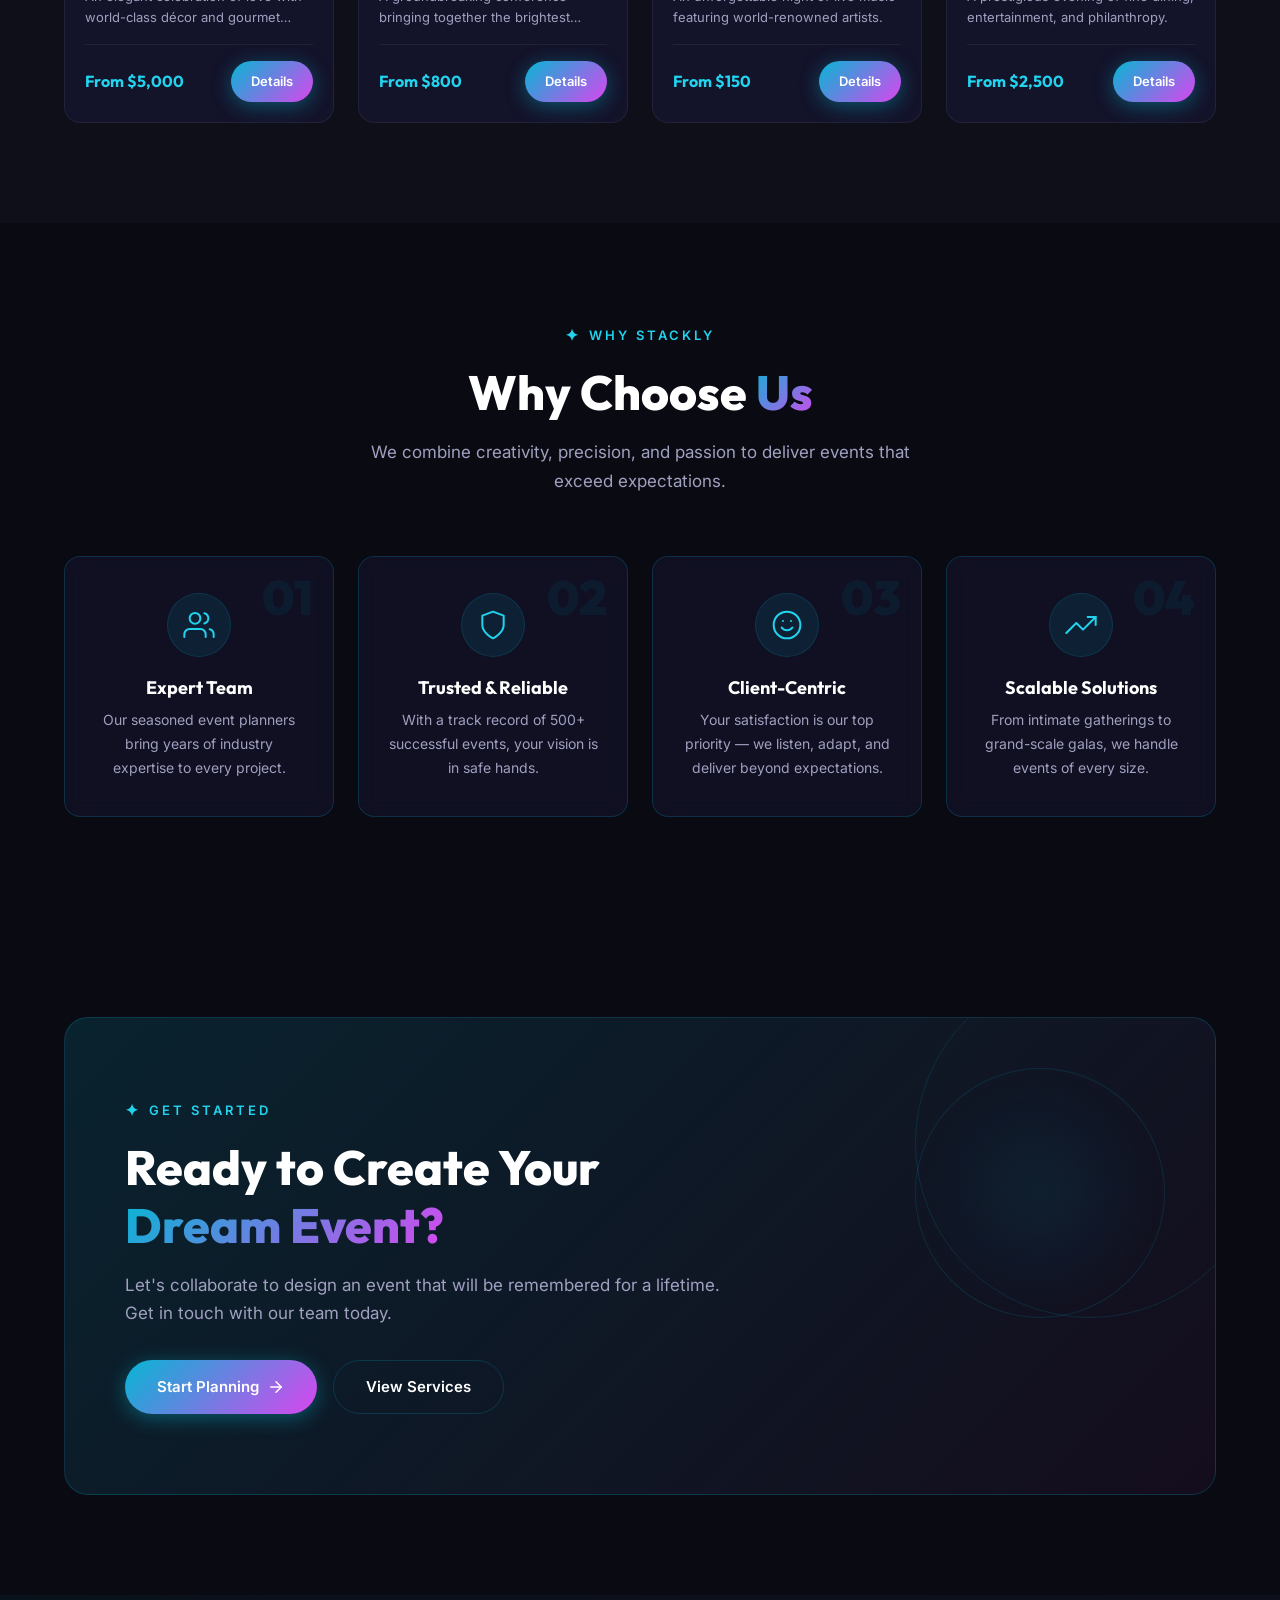
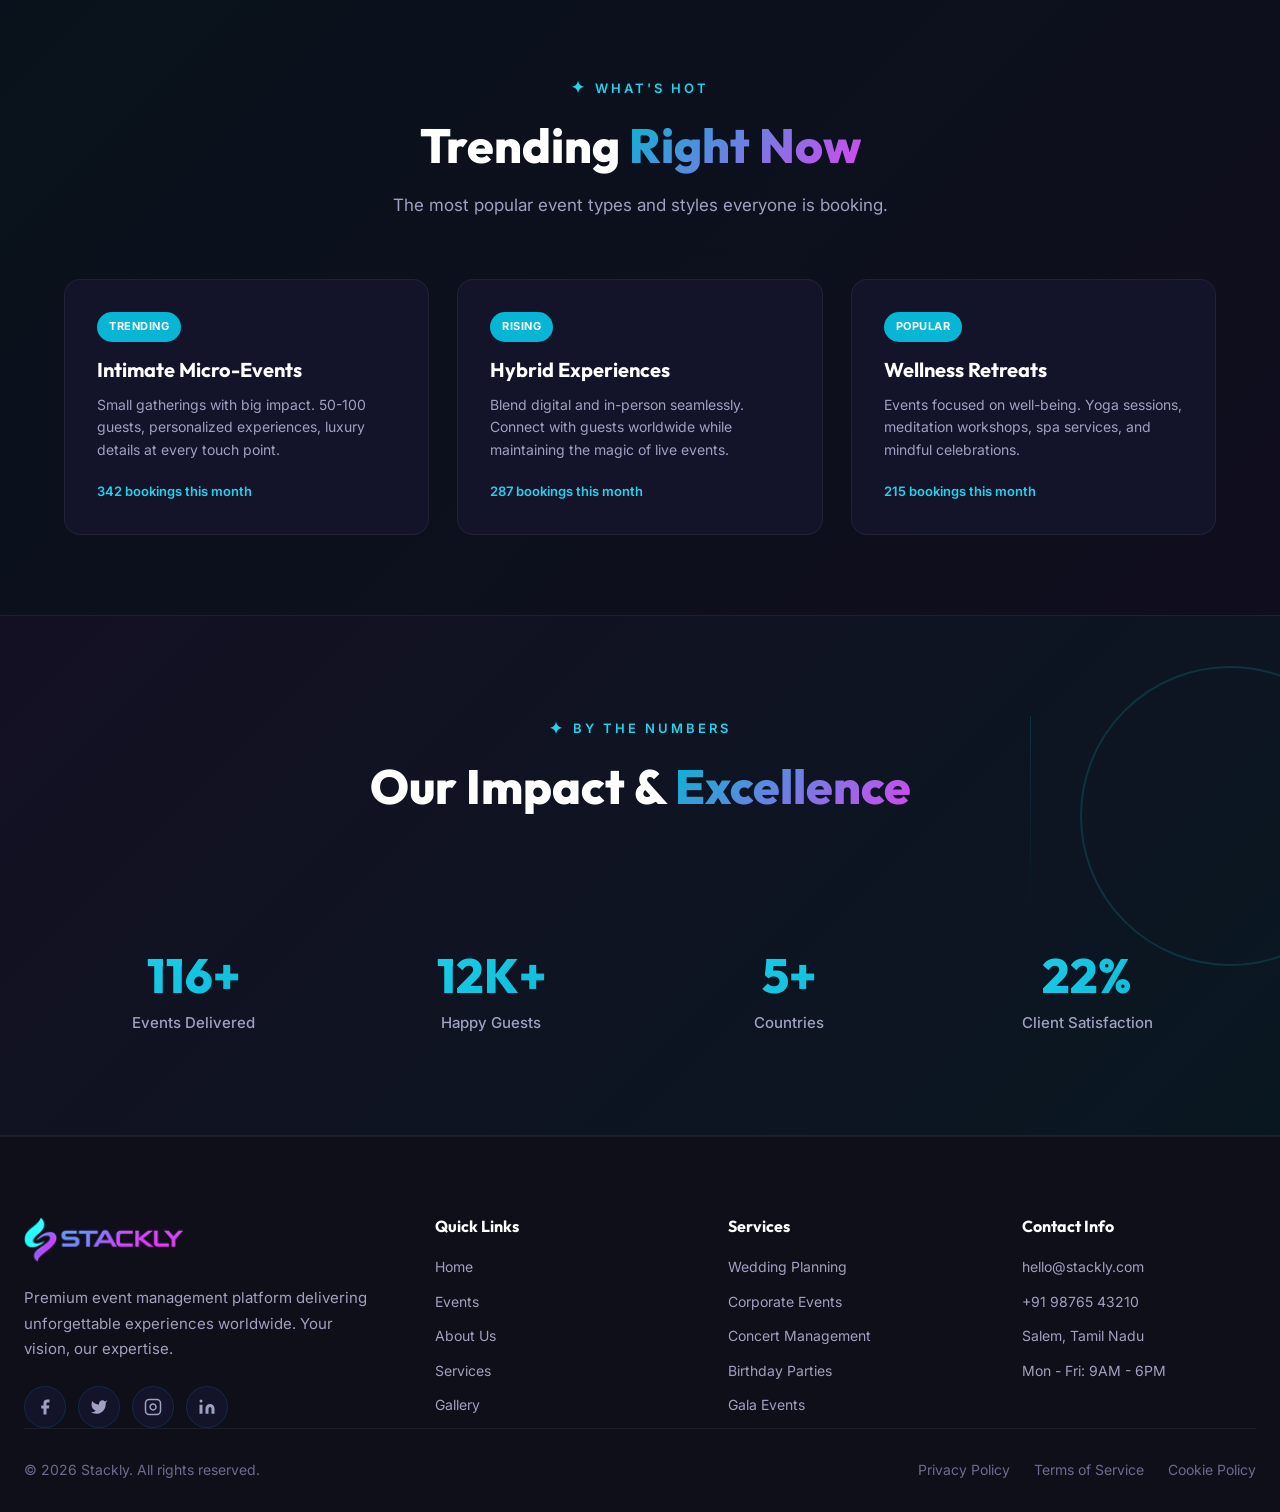
==== commit baec9183: "Add files via upload" ====
--- a/index.html
+++ b/index.html
@@ -7,6 +7,7 @@
   <title>Stackly — Premium Event Management</title>
   <link rel="stylesheet" href="css/common.css">
   <link rel="stylesheet" href="css/index.css">
+  <link rel="icon" type="image/webp" href="assets/logo.webp">
 </head>
 <body>
   <!-- ======== PRELOADER ======== -->
@@ -547,10 +548,10 @@
         <div class="footer-column">
           <h4>Contact Info</h4>
           <ul>
-            <li><a href="mailto:hello@stackly.com">hello@stackly.com</a></li>
-            <li><a href="tel:+919876543210">+91 98765 43210</a></li>
-            <li><a href="contact.html">Salem, Tamil Nadu</a></li>
-            <li><a href="contact.html">Mon - Fri: 9AM - 6PM</a></li>
+            <li>hello@stackly.com</li>
+            <li>+91 98765 43210</li>
+            <li>Salem, Tamil Nadu</li>
+            <li>Mon - Fri: 9AM - 6PM</li>
           </ul>
         </div>
       </div>
--- a/css/common.css
+++ b/css/common.css
@@ -74,6 +74,8 @@
   scroll-behavior: smooth;
   scrollbar-width: thin;
   scrollbar-color: var(--accent-primary) var(--bg-secondary);
+  width: 100%;
+  overflow-x: hidden;
 }
 
 html::-webkit-scrollbar {
@@ -97,6 +99,10 @@
   overflow-x: hidden;
   -webkit-font-smoothing: antialiased;
   -moz-osx-font-smoothing: grayscale;
+  width: 100%;
+  height: 100%;
+  margin: 0;
+  padding: 0;
 }
 
 a {
@@ -139,12 +145,16 @@
   max-width: var(--container-width);
   margin: 0 auto;
   padding: 0 24px;
+  width: 100%;
+  box-sizing: border-box;
 }
 
 /* ---------- Section ---------- */
 .section {
   padding: var(--section-padding);
-  position: relative;
+  width: 100vw;
+  box-sizing: border-box;
+  margin-left: calc(-50vw + 50%);
 }
 
 .section-label {
@@ -433,13 +443,22 @@
   background: var(--bg-secondary);
   border-top: 1px solid var(--border-light);
   padding: 80px 0 30px;
+  width: 100vw;
+  box-sizing: border-box;
+  margin-left: calc(-50vw + 50%);
+}
+
+.footer .container {
+  max-width: 100%;
+  padding: 0 24px;
 }
 
 .footer-grid {
   display: grid;
   grid-template-columns: 1.5fr 1fr 1fr 1fr;
   gap: 60px;
-  margin-bottom: 60px;
+  margin-bottom: 0;
+  width: 100%;
 }
 
 .footer-brand .nav-logo {
@@ -488,6 +507,8 @@
 
 .footer-column ul li {
   margin-bottom: 12px;
+  color: var(--text-secondary);
+  font-size: 14px;
 }
 
 .footer-column ul li a {
@@ -509,6 +530,7 @@
   justify-content: space-between;
   flex-wrap: wrap;
   gap: 16px;
+  width: 100%;
 }
 
 .footer-bottom p {
@@ -542,7 +564,7 @@
   display: flex;
   justify-content: center;
   align-items: center;
-  transition: opacity 0.6s cubic-bezier(0.8, 0, 0.2, 1), visibility 0.6s ease, transform 0.6s ease;
+  transition: opacity 0.3s cubic-bezier(0.8, 0, 0.2, 1), visibility 0.6s ease, transform 0.6s ease;
   overflow: hidden;
 }
 
@@ -605,6 +627,8 @@
   position: relative;
   overflow: hidden;
   text-align: center;
+  box-sizing: border-box;
+  margin-left: calc(-50vw + 50%);
 }
 
 .page-hero::before {
@@ -697,6 +721,195 @@
   }
 }
 
+/* ========== NEW ANIMATIONS ========== */
+
+@keyframes slideInDown {
+  from {
+    opacity: 0;
+    transform: translateY(-40px);
+  }
+  to {
+    opacity: 1;
+    transform: translateY(0);
+  }
+}
+
+@keyframes slideInUp {
+  from {
+    opacity: 0;
+    transform: translateY(40px);
+  }
+  to {
+    opacity: 1;
+    transform: translateY(0);
+  }
+}
+
+@keyframes slideInLeft {
+  from {
+    opacity: 0;
+    transform: translateX(-40px);
+  }
+  to {
+    opacity: 1;
+    transform: translateX(0);
+  }
+}
+
+@keyframes slideInRight {
+  from {
+    opacity: 0;
+    transform: translateX(40px);
+  }
+  to {
+    opacity: 1;
+    transform: translateX(0);
+  }
+}
+
+@keyframes zoomIn {
+  from {
+    opacity: 0;
+    transform: scale(0.8);
+  }
+  to {
+    opacity: 1;
+    transform: scale(1);
+  }
+}
+
+@keyframes zoomInScale {
+  0% { transform: scale(1); }
+  50% { transform: scale(1.05); }
+  100% { transform: scale(1); }
+}
+
+@keyframes pulse {
+  0%, 100% { opacity: 1; }
+  50% { opacity: 0.7; }
+}
+
+@keyframes glow {
+  0%, 100% { 
+    box-shadow: 0 0 10px rgba(6, 182, 212, 0.3), 
+                inset 0 0 10px rgba(6, 182, 212, 0.1);
+  }
+  50% { 
+    box-shadow: 0 0 30px rgba(6, 182, 212, 0.6), 
+                inset 0 0 20px rgba(6, 182, 212, 0.2);
+  }
+}
+
+@keyframes shimmerEffect {
+  0% { transform: translateX(-100%); }
+  100% { transform: translateX(100%); }
+}
+
+@keyframes bounce {
+  0%, 100% { transform: translateY(0); }
+  50% { transform: translateY(-10px); }
+}
+
+@keyframes bounceScale {
+  0% { transform: scale(1); }
+  50% { transform: scale(1.1); }
+  100% { transform: scale(1); }
+}
+
+@keyframes rotate360 {
+  from { transform: rotate(0deg); }
+  to { transform: rotate(360deg); }
+}
+
+@keyframes rotateReverse {
+  from { transform: rotate(360deg); }
+  to { transform: rotate(0deg); }
+}
+
+@keyframes wobble {
+  0%, 100% { transform: translateX(0); }
+  15% { transform: translateX(-5px) rotate(-1deg); }
+  30% { transform: translateX(5px) rotate(1deg); }
+  45% { transform: translateX(-5px) rotate(-1deg); }
+  60% { transform: translateX(3px) rotate(1deg); }
+  75% { transform: translateX(-2px) rotate(-1deg); }
+}
+
+@keyframes swing {
+  20% { transform: rotate(15deg); }
+  40% { transform: rotate(-10deg); }
+  60% { transform: rotate(5deg); }
+  80% { transform: rotate(-5deg); }
+  100% { transform: rotate(0deg); }
+}
+
+@keyframes heartbeat {
+  0%, 100% { transform: scale(1); }
+  14% { transform: scale(1.15); }
+  28% { transform: scale(1); }
+  42% { transform: scale(1.15); }
+  70% { transform: scale(1); }
+}
+
+@keyframes flip {
+  from { transform: perspective(400px) rotateY(0); }
+  to { transform: perspective(400px) rotateY(360deg); }
+}
+
+@keyframes slideAndFade {
+  0% {
+    opacity: 0;
+    transform: translateY(20px);
+  }
+  100% {
+    opacity: 1;
+    transform: translateY(0);
+  }
+}
+
+@keyframes revealText {
+  0% {
+    opacity: 0;
+    width: 0;
+  }
+  100% {
+    opacity: 1;
+    width: 100%;
+  }
+}
+
+@keyframes gradientFlow {
+  0% { background-position: 0% 50%; }
+  50% { background-position: 100% 50%; }
+  100% { background-position: 0% 50%; }
+}
+
+@keyframes shadowPulse {
+  0%, 100% { 
+    box-shadow: 0 4px 20px rgba(6, 182, 212, 0.2);
+  }
+  50% { 
+    box-shadow: 0 8px 40px rgba(6, 182, 212, 0.4);
+  }
+}
+
+@keyframes scaleUpDown {
+  0%, 100% { transform: scale(1); }
+  50% { transform: scale(1.08); }
+}
+
+@keyframes slideDown {
+  from { transform: translateY(-100%); opacity: 0; }
+  to { transform: translateY(0); opacity: 1; }
+}
+
+@keyframes slideUp {
+  from { transform: translateY(100%); opacity: 0; }
+  to { transform: translateY(0); opacity: 1; }
+}
+
+/* ========== SCROLL ANIMATION CLASSES ========== */
+
 .animate-on-scroll {
   opacity: 0;
   transform: translateY(30px);
@@ -706,6 +919,315 @@
 .animate-on-scroll.visible {
   opacity: 1;
   transform: translateY(0);
+}
+
+/* ========== STAGGER ANIMATIONS ========== */
+.animate-on-scroll.delay-1 { animation-delay: 0.1s; }
+.animate-on-scroll.delay-2 { animation-delay: 0.2s; }
+.animate-on-scroll.delay-3 { animation-delay: 0.3s; }
+.animate-on-scroll.delay-4 { animation-delay: 0.4s; }
+.animate-on-scroll.delay-5 { animation-delay: 0.5s; }
+
+/* Stagger effect for grids */
+.grid-item:nth-child(1) { animation-delay: 0s; }
+.grid-item:nth-child(2) { animation-delay: 0.1s; }
+.grid-item:nth-child(3) { animation-delay: 0.2s; }
+.grid-item:nth-child(4) { animation-delay: 0.3s; }
+.grid-item:nth-child(5) { animation-delay: 0.4s; }
+.grid-item:nth-child(6) { animation-delay: 0.5s; }
+.grid-item:nth-child(n+7) { animation-delay: 0.6s; }
+
+/* ========== ENHANCED HOVER EFFECTS ========== */
+
+/* Button enhancements */
+.btn-primary {
+  position: relative;
+  overflow: hidden;
+}
+
+.btn-primary::before {
+  content: '';
+  position: absolute;
+  top: 50%;
+  left: 50%;
+  width: 0;
+  height: 0;
+  background: rgba(255, 255, 255, 0.2);
+  border-radius: 50%;
+  transform: translate(-50%, -50%);
+  transition: width 0.6s ease, height 0.6s ease;
+}
+
+.btn-primary:hover::before {
+  width: 300px;
+  height: 300px;
+}
+
+.btn-primary:hover {
+  transform: translateY(-3px);
+  box-shadow: 0 8px 40px rgba(6, 182, 212, 0.5);
+  animation: pulse 0.5s ease;
+}
+
+.btn-secondary {
+  position: relative;
+  overflow: hidden;
+}
+
+.btn-secondary::after {
+  content: '';
+  position: absolute;
+  top: 0;
+  left: -100%;
+  width: 100%;
+  height: 100%;
+  background: var(--accent-gradient);
+  opacity: 0.1;
+  transition: left 0.3s ease;
+  z-index: -1;
+}
+
+.btn-secondary:hover::after {
+  left: 0;
+}
+
+.btn-secondary:hover {
+  transform: translateY(-2px);
+  color: var(--accent-light);
+}
+
+/* Link hover effects */
+a {
+  position: relative;
+}
+
+/* ========== ENHANCED CARD HOVER EFFECTS ========== */
+
+.glass-card {
+  position: relative;
+  overflow: hidden;
+}
+
+.glass-card::before {
+  content: '';
+  position: absolute;
+  top: -50%;
+  right: -50%;
+  width: 200px;
+  height: 200px;
+  background: radial-gradient(circle, rgba(6, 182, 212, 0.3) 0%, transparent 70%);
+  opacity: 0;
+  transition: opacity 0.3s ease;
+  pointer-events: none;
+}
+
+.glass-card:hover::before {
+  opacity: 1;
+  animation: shimmerEffect 0.6s ease;
+}
+
+.glass-card:hover {
+  border-color: var(--accent-primary);
+  box-shadow: var(--shadow-glow);
+  transform: translateY(-6px);
+  background: var(--glass-bg);
+}
+
+.glass-card:hover {
+  animation: shadowPulse 0.6s ease;
+}
+
+/* ========== INPUT FOCUS EFFECTS ========== */
+
+input:focus,
+textarea:focus,
+select:focus {
+  animation: glow 0.3s ease;
+}
+
+input::placeholder {
+  transition: color 0.3s ease;
+}
+
+input:focus::placeholder {
+  color: var(--accent-light);
+}
+
+/* ========== INTERACTIVE ELEMENT EFFECTS ========== */
+
+.nav-links a {
+  position: relative;
+  transition: color 0.3s ease;
+}
+
+/* ========== FORM ELEMENTS ========== */
+
+.form-group input,
+.form-group textarea {
+  position: relative;
+  transition: all 0.3s ease;
+}
+
+.form-group input:focus,
+.form-group textarea:focus {
+  transform: translateY(-2px);
+  box-shadow: 0 0 20px rgba(6, 182, 212, 0.3);
+}
+
+/* ========== IMAGE HOVER EFFECTS ========== */
+
+img {
+  transition: transform 0.3s ease, filter 0.3s ease;
+}
+
+a img:hover {
+  transform: scale(1.05);
+  filter: brightness(1.1);
+}
+
+/* ========== LIST ITEM ANIMATIONS ========== */
+
+li {
+  transition: all 0.3s ease;
+}
+
+li:hover {
+  transform: translateX(4px);
+}
+
+/* ========== BADGE/TAG ANIMATIONS ========== */
+
+.badge, .tag, .label {
+  position: relative;
+  overflow: hidden;
+  transition: all 0.3s ease;
+}
+
+.badge:hover,
+.tag:hover {
+  transform: scale(1.05);
+  box-shadow: 0 0 20px rgba(6, 182, 212, 0.3);
+}
+
+/* ========== ICON ANIMATIONS ========== */
+
+svg {
+  transition: all 0.3s ease;
+}
+
+a:hover svg,
+button:hover svg,
+.nav-links a:hover svg {
+  transform: rotate(10deg) scale(1.1);
+  filter: drop-shadow(0 0 5px rgba(6, 182, 212, 0.5));
+}
+
+/* ========== SPECIAL ANIMATIONS ========== */
+
+/* Floating animation for hero elements */
+.float-element {
+  animation: float 3s ease-in-out infinite;
+}
+
+.float-element:nth-child(1) { animation-delay: 0s; }
+.float-element:nth-child(2) { animation-delay: 0.5s; }
+.float-element:nth-child(3) { animation-delay: 1s; }
+
+/* Bounce animation for CTAs */
+.bounce-animation {
+  animation: bounce 2s ease-in-out infinite;
+}
+
+/* Pulse animation for attention */
+.pulse-animation {
+  animation: pulse 2s ease-in-out infinite;
+}
+
+/* Glow animation for highlights */
+.glow-animation {
+  animation: glow 2s ease-in-out infinite;
+}
+
+/* Gradient flow animation */
+.gradient-flow {
+  background-size: 200% 200%;
+  animation: gradientFlow 3s ease infinite;
+}
+
+/* ========== SCROLL-TRIGGERED ANIMATIONS ========== */
+
+.fade-in-up {
+  animation: fadeInUp 0.6s ease forwards;
+}
+
+.fade-in-left {
+  animation: fadeInLeft 0.6s ease forwards;
+}
+
+.fade-in-right {
+  animation: fadeInRight 0.6s ease forwards;
+}
+
+.slide-in-up {
+  animation: slideInUp 0.7s ease forwards;
+}
+
+.slide-in-down {
+  animation: slideInDown 0.7s ease forwards;
+}
+
+.slide-in-left {
+  animation: slideInLeft 0.7s ease forwards;
+}
+
+.slide-in-right {
+  animation: slideInRight 0.7s ease forwards;
+}
+
+.zoom-in {
+  animation: zoomIn 0.6s ease forwards;
+}
+
+.scale-up-down {
+  animation: scaleUpDown 2s ease-in-out infinite;
+}
+
+/* ========== PARALLAX EFFECT ========== */
+
+[data-parallax] {
+  transition: transform 0.5s ease;
+}
+
+/* ========== LOADING ANIMATION ========== */
+
+.loading {
+  display: inline-block;
+  width: 20px;
+  height: 20px;
+  border: 3px solid var(--bg-card);
+  border-radius: 50%;
+  border-top-color: var(--accent-primary);
+  animation: rotate360 1s linear infinite;
+}
+
+/* ========== TEXT ANIMATIONS ========== */
+
+.text-shimmer {
+  background: linear-gradient(90deg, var(--text-primary), var(--accent-light), var(--text-primary));
+  background-size: 200% auto;
+  -webkit-background-clip: text;
+  -webkit-text-fill-color: transparent;
+  background-clip: text;
+  animation: gradientFlow 3s linear infinite;
+}
+
+/* ========== RIPPLE EFFECT ========== */
+
+@keyframes ripple {
+  to {
+    transform: scale(4);
+    opacity: 0;
+  }
 }
 
 /* ---------- Back to Top ---------- */
